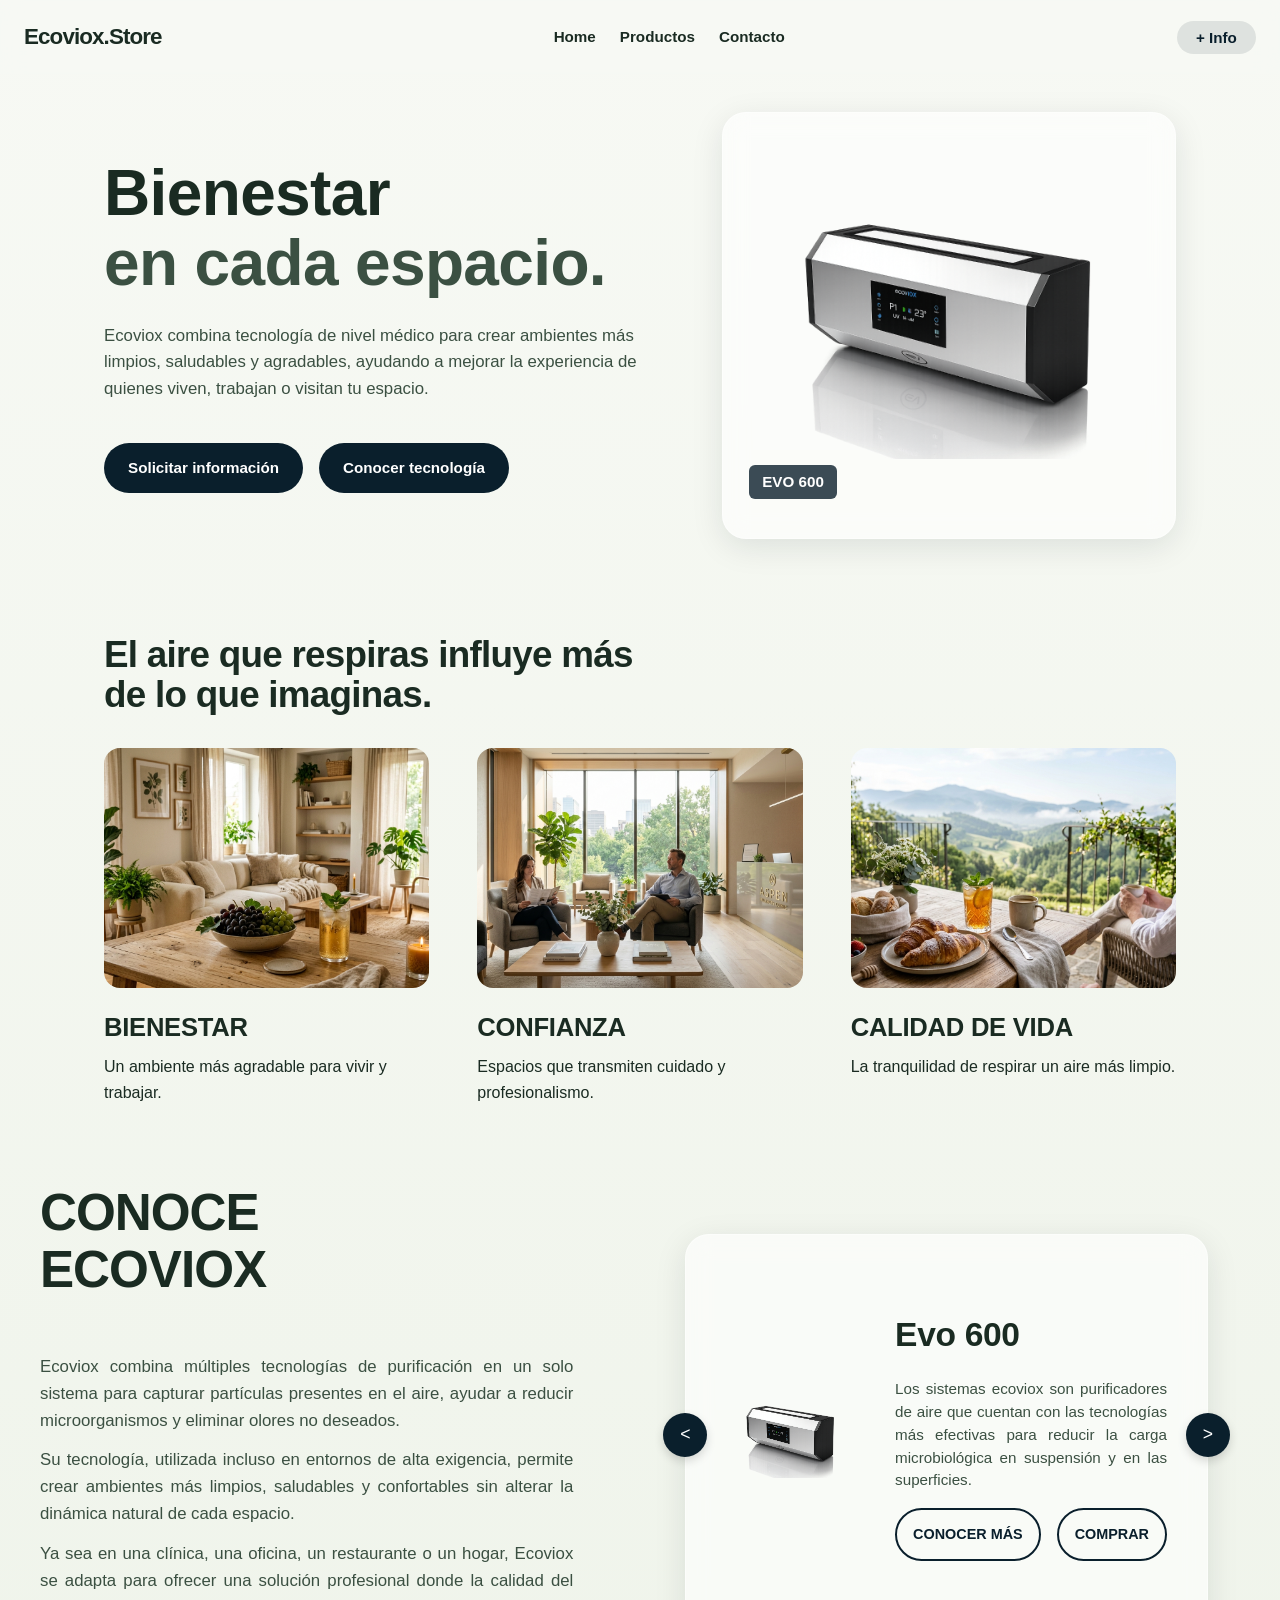
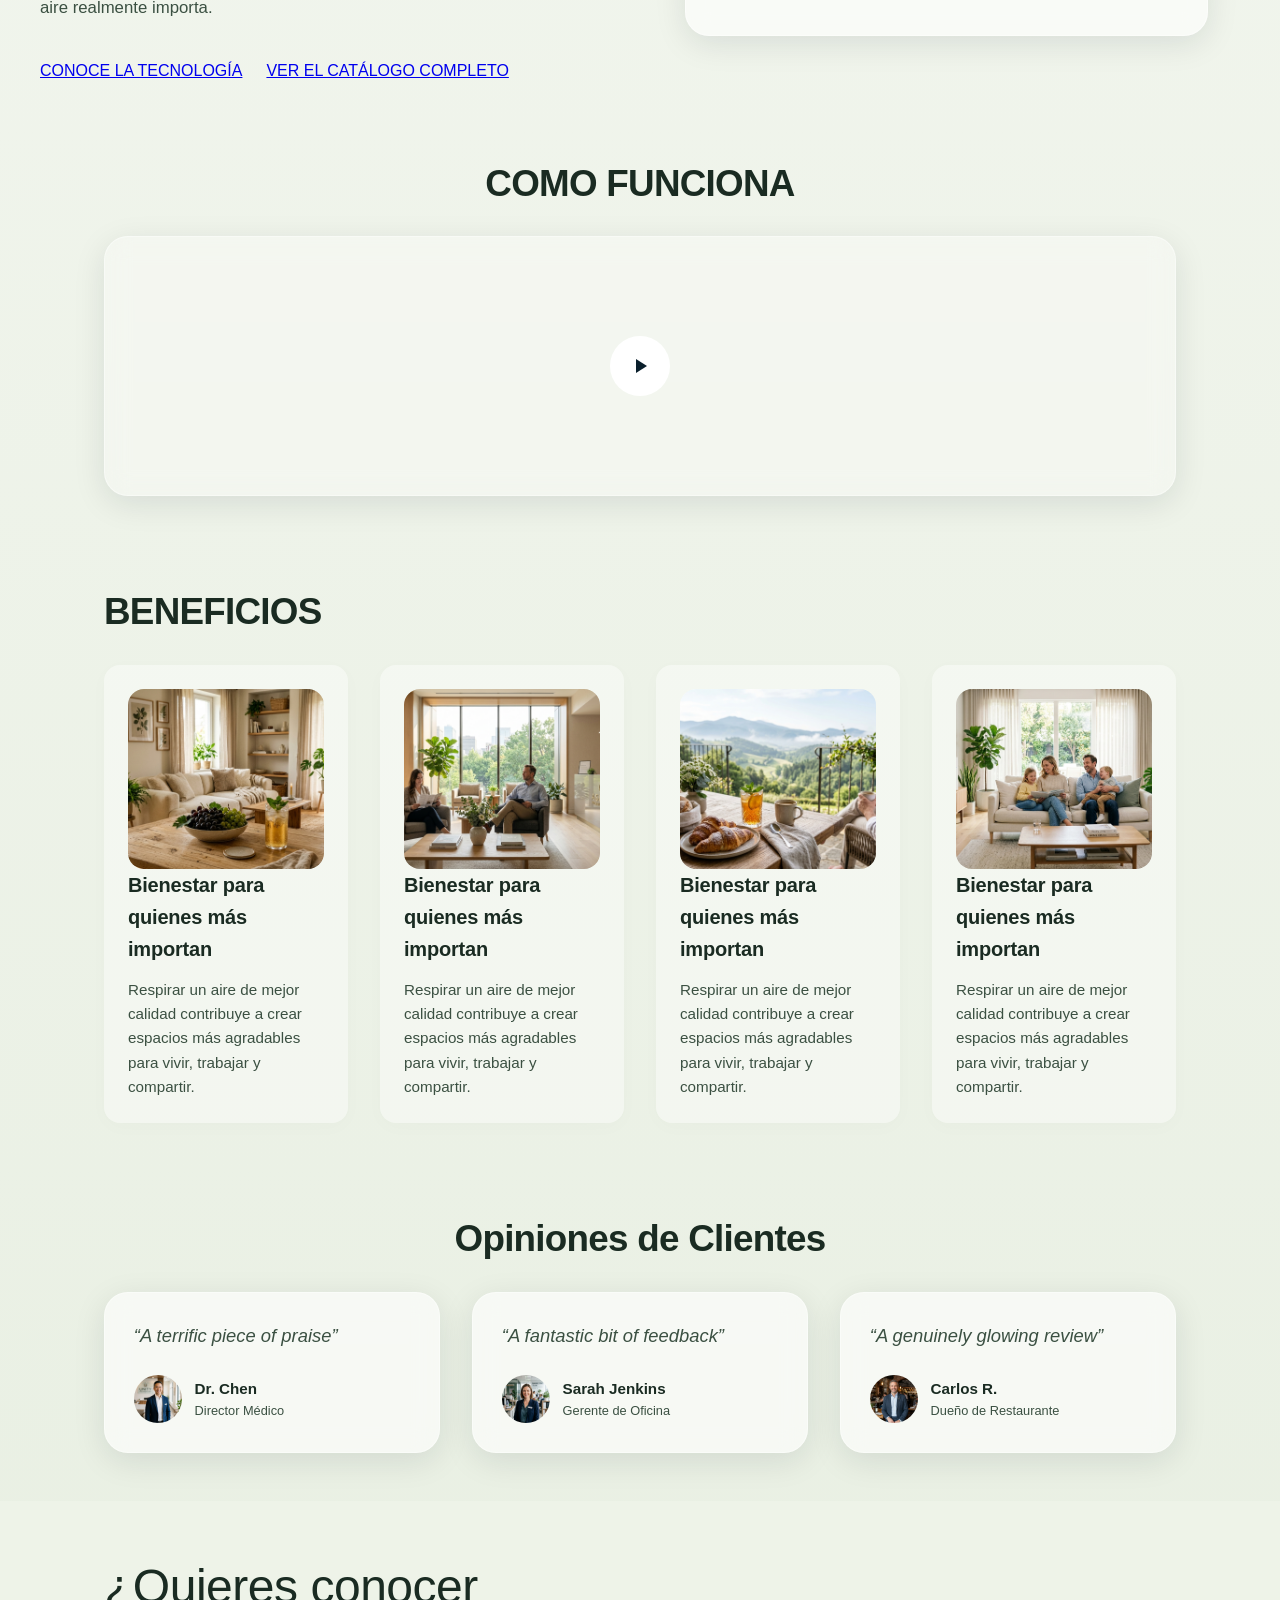
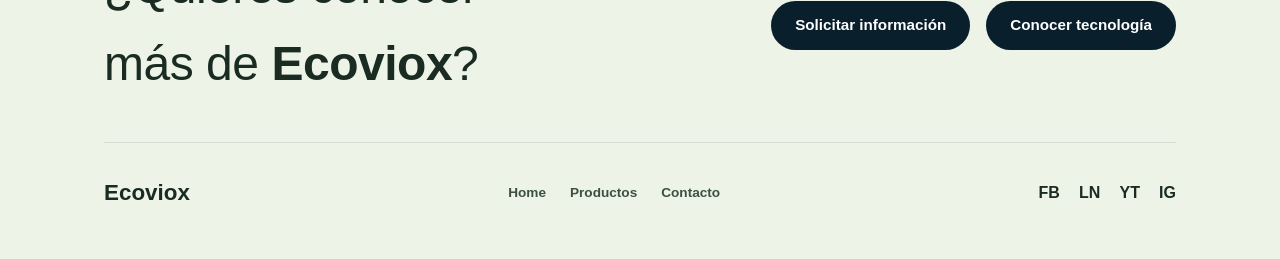
==== index.html @ 80f939a3 "Initial commit of Ecoviox homepage" ====
<!DOCTYPE html>
<html lang="es">
<head>
  <meta charset="UTF-8">
  <meta name="viewport" content="width=device-width, initial-scale=1.0">
  <title>Ecoviox.Store - Bienestar en cada espacio</title>
  <meta name="description" content="Ecoviox combina tecnología de nivel médico para crear ambientes más limpios, saludables y agradables.">
  <link rel="preconnect" href="https://fonts.googleapis.com">
  <link rel="preconnect" href="https://fonts.gstatic.com" crossorigin>
  <link href="https://fonts.googleapis.com/css2?family=Inter:wght@400;500;600&family=Outfit:wght@400;700;900&display=swap" rel="stylesheet">
  <link rel="stylesheet" href="styles.css">
</head>
<body>
  <nav class="navbar">
    <div class="logo">Ecoviox.Store</div>
    <div class="nav-links">
      <a href="#home">Home</a>
      <a href="#productos">Productos</a>
      <a href="#contacto">Contacto</a>
    </div>
    <button class="btn btn-outline">+ Info</button>
  </nav>

  <header class="hero" id="home">
    <div class="container hero-container reveal">
      <div class="hero-left">
        <h1 class="hero-title">Bienestar<br><span>en cada espacio.</span></h1>
        <p class="hero-text">Ecoviox combina tecnología de nivel médico para crear ambientes más limpios, saludables y agradables, ayudando a mejorar la experiencia de quienes viven, trabajan o visitan tu espacio.</p>
        <div class="hero-actions">
          <a href="#contacto" class="btn btn-primary">Solicitar información</a>
          <a href="#tecnologia" class="btn btn-primary">Conocer tecnología</a>
        </div>
      </div>
      <div class="hero-right">
        <div class="hero-carousel glass">
          <div class="hero-slides">
            <div class="hero-slide active">
              <img src="assets/images/evo_600.png" alt="Ecoviox Evo 600" class="hero-device">
              <div class="slide-caption">EVO 600</div>
            </div>
            <div class="hero-slide">
              <img src="assets/images/evo_450.png" alt="Ecoviox Evo 450" class="hero-device">
              <div class="slide-caption">EVO 450</div>
            </div>
          </div>
          <div class="hero-carousel-controls">
            <div class="hero-dots">
              <span class="dot active"></span>
              <span class="dot"></span>
            </div>
          </div>
        </div>
      </div>
    </div>
  </header>

  <section class="features" id="tecnologia">
    <div class="container reveal">
      <h2 class="section-title">El aire que respiras influye más<br>de lo que imaginas.</h2>
      
      <div class="features-grid">
        <div class="feature-item reveal">
          <div class="feature-image-wrapper">
            <img src="assets/images/bienestar.jpg" alt="Bienestar">
          </div>
          <div class="feature-text">
            <h3>BIENESTAR</h3>
            <p>Un ambiente más agradable para vivir y trabajar.</p>
          </div>
        </div>

        <div class="feature-item reveal">
          <div class="feature-image-wrapper">
            <img src="assets/images/confianza.jpg" alt="Confianza">
          </div>
          <div class="feature-text">
            <h3>CONFIANZA</h3>
            <p>Espacios que transmiten cuidado y profesionalismo.</p>
          </div>
        </div>

        <div class="feature-item reveal">
          <div class="feature-image-wrapper">
            <img src="assets/images/calidad_vida.jpg" alt="Calidad de vida">
          </div>
          <div class="feature-text">
            <h3>CALIDAD DE VIDA</h3>
            <p>La tranquilidad de respirar un aire más limpio.</p>
          </div>
        </div>
      </div>
    </div>
  </section>

  <section class="about-and-carousel reveal" id="productos">
    <div class="container about-carousel-container">
      <div class="about-content">
        <h2 class="section-title xl">CONOCE<br>ECOVIOX</h2>
        <div class="about-text">
          <p>Ecoviox combina múltiples tecnologías de purificación en un solo sistema para capturar partículas presentes en el aire, ayudar a reducir microorganismos y eliminar olores no deseados.</p>
          <p>Su tecnología, utilizada incluso en entornos de alta exigencia, permite crear ambientes más limpios, saludables y confortables sin alterar la dinámica natural de cada espacio.</p>
          <p>Ya sea en una clínica, una oficina, un restaurante o un hogar, Ecoviox se adapta para ofrecer una solución profesional donde la calidad del aire realmente importa.</p>
        </div>
        
        <div class="about-links">
          <a href="#" class="link-underline">CONOCE LA TECNOLOGÍA</a>
          <a href="#" class="link-underline">VER EL CATÁLOGO COMPLETO</a>
        </div>
      </div>

      <div class="product-carousel-wrapper">
        <div class="product-carousel-container">
          <button class="nav-btn prev" aria-label="Previous">&lt;</button>
          
          <div class="product-card glass">
            <div class="card-image-wrapper">
              <img src="assets/images/evo_600.png" alt="Evo 600">
            </div>
            <div class="card-content">
              <h3>Evo 600</h3>
              <p>Los sistemas ecoviox son purificadores de aire que cuentan con las tecnologías más efectivas para reducir la carga microbiológica en suspensión y en las superficies.</p>
              <div class="card-actions">
                <a href="#" class="btn btn-secondary">CONOCER MÁS</a>
                <a href="#" class="btn btn-secondary">COMPRAR</a>
              </div>
            </div>
          </div>
          
          <button class="nav-btn next" aria-label="Next">&gt;</button>
        </div>
      </div>
    </div>
  </section>

  <section class="how-it-works reveal">
    <div class="container">
      <h2 class="section-title center">COMO FUNCIONA</h2>
      <div class="video-placeholder glass">
        <div class="play-btn">
          <svg width="24" height="24" viewBox="0 0 24 24" fill="currentColor"><path d="M8 5v14l11-7z"/></svg>
        </div>
      </div>
    </div>
  </section>

  <section class="benefits reveal">
    <div class="container">
      <h2 class="section-title">BENEFICIOS</h2>
      <div class="benefits-grid">
        <div class="benefit-card">
          <div class="benefit-image-wrapper">
            <img src="assets/images/bienestar.jpg" alt="Beneficio 1">
          </div>
          <h3>Bienestar para quienes más importan</h3>
          <p>Respirar un aire de mejor calidad contribuye a crear espacios más agradables para vivir, trabajar y compartir.</p>
        </div>
        <div class="benefit-card">
          <div class="benefit-image-wrapper">
            <img src="assets/images/confianza.jpg" alt="Beneficio 2">
          </div>
          <h3>Bienestar para quienes más importan</h3>
          <p>Respirar un aire de mejor calidad contribuye a crear espacios más agradables para vivir, trabajar y compartir.</p>
        </div>
        <div class="benefit-card">
          <div class="benefit-image-wrapper">
            <img src="assets/images/calidad_vida.jpg" alt="Beneficio 3">
          </div>
          <h3>Bienestar para quienes más importan</h3>
          <p>Respirar un aire de mejor calidad contribuye a crear espacios más agradables para vivir, trabajar y compartir.</p>
        </div>
        <div class="benefit-card">
          <div class="benefit-image-wrapper">
            <img src="assets/images/beneficios4.jpg" alt="Beneficio 4">
          </div>
          <h3>Bienestar para quienes más importan</h3>
          <p>Respirar un aire de mejor calidad contribuye a crear espacios más agradables para vivir, trabajar y compartir.</p>
        </div>
      </div>
    </div>
  </section>

  <section class="testimonials reveal">
    <div class="container">
      <h2 class="section-title center">Opiniones de Clientes</h2>
      <div class="testimonials-grid">
        <div class="testimonial-card glass">
          <p class="quote">“A terrific piece of praise”</p>
          <div class="testimonial-user">
            <img src="assets/images/user1.jpg" alt="User 1">
            <div>
              <h4 class="name">Dr. Chen</h4>
              <p class="description">Director Médico</p>
            </div>
          </div>
        </div>
        <div class="testimonial-card glass">
          <p class="quote">“A fantastic bit of feedback”</p>
          <div class="testimonial-user">
            <img src="assets/images/user2.jpg" alt="User 2">
            <div>
              <h4 class="name">Sarah Jenkins</h4>
              <p class="description">Gerente de Oficina</p>
            </div>
          </div>
        </div>
        <div class="testimonial-card glass">
          <p class="quote">“A genuinely glowing review”</p>
          <div class="testimonial-user">
            <img src="assets/images/user3.jpg" alt="User 3">
            <div>
              <h4 class="name">Carlos R.</h4>
              <p class="description">Dueño de Restaurante</p>
            </div>
          </div>
        </div>
      </div>
    </div>
  </section>

  <footer class="footer reveal" id="contacto">
    <div class="container">
      <div class="footer-cta">
        <h2 class="footer-title">¿Quieres conocer<br>más de <span class="brand-font">Ecoviox</span>?</h2>
        <div class="footer-actions">
          <a href="#" class="btn btn-primary">Solicitar información</a>
          <a href="#" class="btn btn-primary">Conocer tecnología</a>
        </div>
      </div>
      <hr class="footer-divider">
      <div class="footer-bottom">
        <div class="footer-logo">Ecoviox</div>
        <div class="footer-links">
          <a href="#">Home</a>
          <a href="#">Productos</a>
          <a href="#">Contacto</a>
        </div>
        <div class="social-icons">
          <a href="#" aria-label="Facebook">FB</a>
          <a href="#" aria-label="LinkedIn">LN</a>
          <a href="#" aria-label="YouTube">YT</a>
          <a href="#" aria-label="Instagram">IG</a>
        </div>
      </div>
    </div>
  </footer>

  <script src="script.js"></script>
</body>
</html>
---- styles.css ----
:root {
  --bg-color: #f7f9f4;
  --bg-gradient: linear-gradient(180deg, #f7f9f4 0%, #e8efe2 100%);
  --text-primary: #1a2b22;
  --text-secondary: #3b5042;
  --primary-btn: #0a1f2c;
  --primary-btn-hover: #16364a;
  --glass-bg: rgba(255, 255, 255, 0.6);
  --glass-border: rgba(255, 255, 255, 0.4);
  --glass-shadow: 0 8px 32px 0 rgba(10, 31, 44, 0.1);
  --font-heading: 'Helvetica Neue', Helvetica, Arial, sans-serif;
  --font-body: 'Helvetica Neue', Helvetica, Arial, sans-serif;
}

* {
  margin: 0;
  padding: 0;
  box-sizing: border-box;
}

html {
  scroll-behavior: smooth;
}

body {
  font-family: var(--font-body);
  background: var(--bg-gradient);
  color: var(--text-primary);
  line-height: 1.6;
  overflow-x: hidden;
  -webkit-font-smoothing: antialiased;
}

.container {
  max-width: 1200px;
  margin: 0 auto;
  padding: 0 1.5rem;
}

/* Glassmorphism */
.glass {
  background: var(--glass-bg);
  backdrop-filter: blur(12px);
  -webkit-backdrop-filter: blur(12px);
  border: 1px solid var(--glass-border);
  box-shadow: var(--glass-shadow);
  border-radius: 24px;
}

/* General Image Hover Animation */
img {
  transition: transform 0.4s cubic-bezier(0.25, 0.46, 0.45, 0.94);
}
.feature-image-wrapper, .benefit-image-wrapper, .card-image-wrapper {
  overflow: hidden;
  border-radius: 16px;
}
.feature-image-wrapper:hover img, 
.benefit-image-wrapper:hover img, 
.card-image-wrapper:hover img, 
.hero-carousel:hover img {
  transform: scale(1.04);
}

/* Buttons */
.btn {
  display: inline-block;
  padding: 0.8rem 1.5rem;
  border-radius: 50px;
  font-weight: bold;
  text-decoration: none;
  transition: all 0.3s ease;
  cursor: pointer;
  border: none;
  font-family: var(--font-heading);
  font-size: 0.95rem;
  white-space: nowrap;
}

.btn-primary {
  background: var(--primary-btn);
  color: #fff;
}

.btn-primary:hover {
  background: var(--primary-btn-hover);
  transform: translateY(-2px);
  box-shadow: 0 4px 12px rgba(10, 31, 44, 0.2);
}

.btn-secondary {
  background: transparent;
  color: var(--primary-btn);
  border: 2px solid var(--primary-btn);
}

.btn-secondary:hover {
  background: var(--primary-btn);
  color: #fff;
}

.btn-outline {
  background: rgba(10, 31, 44, 0.1);
  color: var(--primary-btn);
  padding: 0.5rem 1.2rem;
}

.btn-outline:hover {
  background: var(--primary-btn);
  color: #fff;
}

/* Typography */
h1, h2, h3, .brand-font {
  font-family: var(--font-heading);
  letter-spacing: -0.01em;
  font-weight: bold;
}

.section-title {
  font-size: 2.3rem;
  font-weight: 900;
  line-height: 1.1;
  margin-bottom: 2rem;
  letter-spacing: -0.02em;
}

.section-title.xl {
  font-size: 3.2rem;
}

.section-title.center {
  text-align: center;
}

/* Navbar */
.navbar {
  display: flex;
  justify-content: space-between;
  align-items: center;
  padding: 1.2rem 1.5rem;
  position: fixed;
  top: 0;
  left: 0;
  width: 100%;
  z-index: 100;
  background: rgba(247, 249, 244, 0.9);
  backdrop-filter: blur(10px);
}

.logo {
  font-family: var(--font-heading);
  font-weight: 900;
  font-size: 1.4rem;
  letter-spacing: -0.04em;
}

.nav-links {
  display: none;
  gap: 1.5rem;
}

.nav-links a {
  text-decoration: none;
  color: var(--text-primary);
  font-weight: 600;
  font-size: 0.95rem;
  transition: opacity 0.3s;
}

.nav-links a:hover {
  opacity: 0.7;
}

/* Hero Section */
.hero {
  padding: 7rem 0 3rem;
}

.hero-container {
  display: flex;
  flex-direction: column;
  gap: 2.5rem;
  align-items: center;
}

.hero-left {
  text-align: center;
}

.hero-title {
  font-size: 3.2rem;
  font-weight: 900;
  line-height: 1.1;
  margin-bottom: 1.5rem;
}

.hero-title span {
  color: var(--text-secondary);
}

.hero-text {
  max-width: 600px;
  margin: 0 auto 2.5rem;
  font-size: 1.05rem;
  color: var(--text-secondary);
}

.hero-actions {
  display: flex;
  gap: 1rem;
  justify-content: center;
  flex-wrap: wrap;
}

.hero-right {
  width: 100%;
  max-width: 550px;
}

.hero-carousel {
  width: 100%;
  padding: 1rem;
  position: relative;
  overflow: hidden;
}

.hero-slides {
  position: relative;
  width: 100%;
  height: 280px;
}

.hero-slide {
  position: absolute;
  top: 0;
  left: 0;
  width: 100%;
  height: 100%;
  opacity: 0;
  transition: opacity 0.5s ease-in-out;
  display: flex;
  flex-direction: column;
  align-items: center;
  justify-content: center;
  pointer-events: none;
}

.hero-slide.active {
  opacity: 1;
  pointer-events: auto;
}

.hero-device {
  max-width: 100%;
  max-height: 100%;
  object-fit: contain;
  border-radius: 16px;
}

.slide-caption {
  position: absolute;
  bottom: 10px;
  left: 10px;
  background: rgba(10, 31, 44, 0.8);
  color: white;
  padding: 0.3rem 0.8rem;
  border-radius: 6px;
  font-family: var(--font-heading);
  font-weight: 700;
  font-size: 0.95rem;
}

.hero-carousel-controls {
  display: flex;
  align-items: center;
  justify-content: center;
  padding: 0.8rem 0 0;
}

.hero-dots {
  display: flex;
  gap: 8px;
}

/* Features Section */
.features {
  padding: 3rem 0;
}

.features-grid {
  display: grid;
  grid-template-columns: 1fr;
  gap: 2.5rem;
}

.feature-item {
  display: flex;
  flex-direction: column;
  gap: 1.2rem;
}

.feature-image-wrapper img {
  width: 100%;
  height: 240px;
  object-fit: cover;
  display: block;
}

.feature-text h3 {
  font-size: 1.6rem;
  font-weight: 900;
  margin-bottom: 0.4rem;
}

/* Conoce Ecoviox & Carousel */
.about-and-carousel {
  padding: 2rem 0; /* Reduced top space */
}

.about-carousel-container {
  display: grid;
  grid-template-columns: 1fr;
  gap: 2.5rem;
  align-items: center;
  text-align: center;
  padding: 0 1.5rem;
}

.about-content {
  display: flex;
  flex-direction: column;
  align-items: center;
  gap: 1.5rem;
}

.about-text p {
  margin-bottom: 0.8rem;
  font-size: 1.05rem;
  color: var(--text-secondary);
  text-align: justify;
}

.about-links {
  display: flex;
  gap: 1.5rem;
  justify-content: center;
  flex-wrap: wrap;
}

.product-carousel-wrapper {
  width: 100%;
  padding: 0 2rem; /* Add horizontal space for absolute arrows */
}

.product-carousel-container {
  position: relative;
  display: flex;
  align-items: center;
  justify-content: center;
  width: 100%;
  max-width: 550px;
  margin: 0 auto;
}

.nav-btn {
  position: absolute;
  top: 50%;
  transform: translateY(-50%);
  z-index: 10;
  width: 44px;
  height: 44px;
  border-radius: 50%;
  background: var(--primary-btn);
  color: white;
  border: none;
  font-size: 1.1rem;
  cursor: pointer;
  display: flex;
  align-items: center;
  justify-content: center;
  box-shadow: 0 4px 10px rgba(0, 0, 0, 0.15);
  transition: all 0.3s ease;
}

.nav-btn:hover {
  background: var(--primary-btn-hover);
  transform: translateY(-50%) scale(1.1);
}

.nav-btn.prev {
  left: -22px;
}

.nav-btn.next {
  right: -22px;
}

.product-card {
  width: 100%;
  padding: 2rem;
  display: flex;
  flex-direction: column;
  gap: 1.5rem;
}

.card-image-wrapper {
  display: flex;
  justify-content: center;
  align-items: center;
}

.card-image-wrapper img {
  width: 100%;
  max-width: 100%;
  border-radius: 12px;
  object-fit: contain;
  height: 250px; /* Make image larger */
}

.card-content {
  display: flex;
  flex-direction: column;
  gap: 1rem;
}

.card-content h3 {
  font-size: 2.1rem;
  font-weight: 900;
  text-align: center;
}

.card-content p {
  color: var(--text-secondary);
  text-align: justify; /* Justified text */
  font-size: 0.95rem;
  line-height: 1.5;
}

.card-actions {
  display: flex;
  gap: 1rem;
  width: 100%;
}

.card-actions .btn {
  flex: 1;
  text-align: center;
  padding: 0.8rem 1rem;
  font-size: 0.9rem;
}

/* Como Funciona */
.how-it-works {
  padding: 3rem 0;
}

.video-placeholder {
  width: 100%;
  height: 260px;
  display: flex;
  align-items: center;
  justify-content: center;
  background: rgba(255, 255, 255, 0.3);
  cursor: pointer;
}

.play-btn {
  width: 60px;
  height: 60px;
  border-radius: 50%;
  background: white;
  display: flex;
  align-items: center;
  justify-content: center;
  color: var(--primary-btn);
}

/* Benefits Section */
.benefits {
  padding: 3rem 0;
}

.benefits-grid {
  display: grid;
  grid-template-columns: 1fr;
  gap: 2rem;
}

.benefit-card {
  background: rgba(255, 255, 255, 0.4);
  border-radius: 16px;
  padding: 1.5rem;
  box-shadow: 0 4px 20px rgba(0,0,0,0.02);
}

.benefit-image-wrapper img {
  width: 100%;
  height: 180px;
  object-fit: cover;
  display: block;
}

.benefit-card h3 {
  font-size: 1.25rem;
  font-weight: 700;
  margin-bottom: 0.8rem;
}

.benefit-card p {
  color: var(--text-secondary);
  font-size: 0.95rem;
}

/* Testimonials */
.testimonials {
  padding: 3rem 0;
}

.testimonials-grid {
  display: grid;
  grid-template-columns: 1fr;
  gap: 2rem;
}

.testimonial-card {
  padding: 1.8rem;
  display: flex;
  flex-direction: column;
  justify-content: space-between;
  gap: 1.5rem;
}

.quote {
  font-size: 1.15rem;
  font-style: italic;
  color: var(--text-secondary);
}

.testimonial-user {
  display: flex;
  align-items: center;
  gap: 0.8rem;
}

.testimonial-user img {
  width: 48px;
  height: 48px;
  border-radius: 50%;
  object-fit: cover;
}

.testimonial-user .name {
  font-weight: 700;
  font-size: 0.95rem;
}

.testimonial-user .description {
  font-size: 0.8rem;
  color: var(--text-secondary);
}

/* Footer */
.footer {
  background: #eef3e8;
  padding: 3rem 0;
}

.footer-cta {
  display: flex;
  flex-direction: column;
  gap: 1.5rem;
  text-align: center;
  margin-bottom: 2.5rem;
}

.footer-title {
  font-size: 2.2rem;
  font-weight: 500;
}

.footer-actions {
  display: flex;
  gap: 1rem;
  justify-content: center;
  flex-wrap: wrap;
}

.footer-divider {
  border: 0;
  height: 1px;
  background: rgba(10, 31, 44, 0.1);
  margin-bottom: 2rem;
}

.footer-bottom {
  display: flex;
  flex-direction: column;
  align-items: center;
  gap: 1.2rem;
}

.footer-logo {
  font-family: var(--font-heading);
  font-weight: 900;
  font-size: 1.4rem;
}

.footer-links {
  display: flex;
  gap: 1.5rem;
}

.footer-links a {
  text-decoration: none;
  color: var(--text-secondary);
  font-weight: 600;
  font-size: 0.85rem;
}

.social-icons {
  display: flex;
  gap: 1.2rem;
}

.social-icons a {
  text-decoration: none;
  color: var(--text-primary);
  font-weight: 700;
}

/* Scroll Animation reveal */
.reveal {
  opacity: 0;
  transform: translateY(30px);
  transition: all 0.8s cubic-bezier(0.5, 0, 0, 1);
}

.reveal.active {
  opacity: 1;
  transform: translateY(0);
}

/* PC Desktop Optimization (min-width: 992px) */
@media (min-width: 992px) {
  .container {
    padding: 0 4rem;
  }
  
  .nav-links {
    display: flex;
  }
  
  /* Hero PC Layout */
  .hero-container {
    flex-direction: row;
    justify-content: space-between;
    text-align: left;
    gap: 4rem;
  }
  
  .hero-left {
    flex: 1.1;
    text-align: left;
  }
  
  .hero-right {
    flex: 0.9;
    display: flex;
    justify-content: flex-end;
  }
  
  .hero-title {
    font-size: 4rem;
  }
  
  .hero-text {
    margin: 0 0 2.5rem;
  }
  
  .hero-actions {
    justify-content: flex-start;
  }
  
  .hero-slides {
    height: 380px;
  }
  
  /* Features PC Layout */
  .features-grid {
    grid-template-columns: repeat(3, 1fr);
    gap: 3rem;
  }
  
  /* About + Carousel PC Layout */
  .about-carousel-container {
    grid-template-columns: 1fr 1.1fr;
    text-align: left;
    padding: 0;
    gap: 5rem;
  }
  
  .about-content {
    align-items: flex-start;
    text-align: left;
  }
  
  .about-links {
    justify-content: flex-start;
  }
  
  .product-card {
    flex-direction: row;
    align-items: center;
    padding: 2.5rem;
    gap: 2.5rem;
  }
  
  .card-image-wrapper {
    flex: 1;
  }

  .card-image-wrapper img {
    height: 320px; /* Make image larger on PC */
  }
  
  .card-content {
    flex: 1.2;
  }

  .card-content h3 {
    text-align: left;
  }
  
  /* Benefits PC Layout */
  .benefits-grid {
    grid-template-columns: repeat(4, 1fr);
  }
  
  /* Testimonials PC Layout */
  .testimonials-grid {
    grid-template-columns: repeat(3, 1fr);
  }
  
  /* Footer PC Layout */
  .footer-cta {
    flex-direction: row;
    justify-content: space-between;
    align-items: center;
    text-align: left;
  }
  
  .footer-title {
    font-size: 3rem;
  }
  
  .footer-bottom {
    flex-direction: row;
    justify-content: space-between;
  }
}
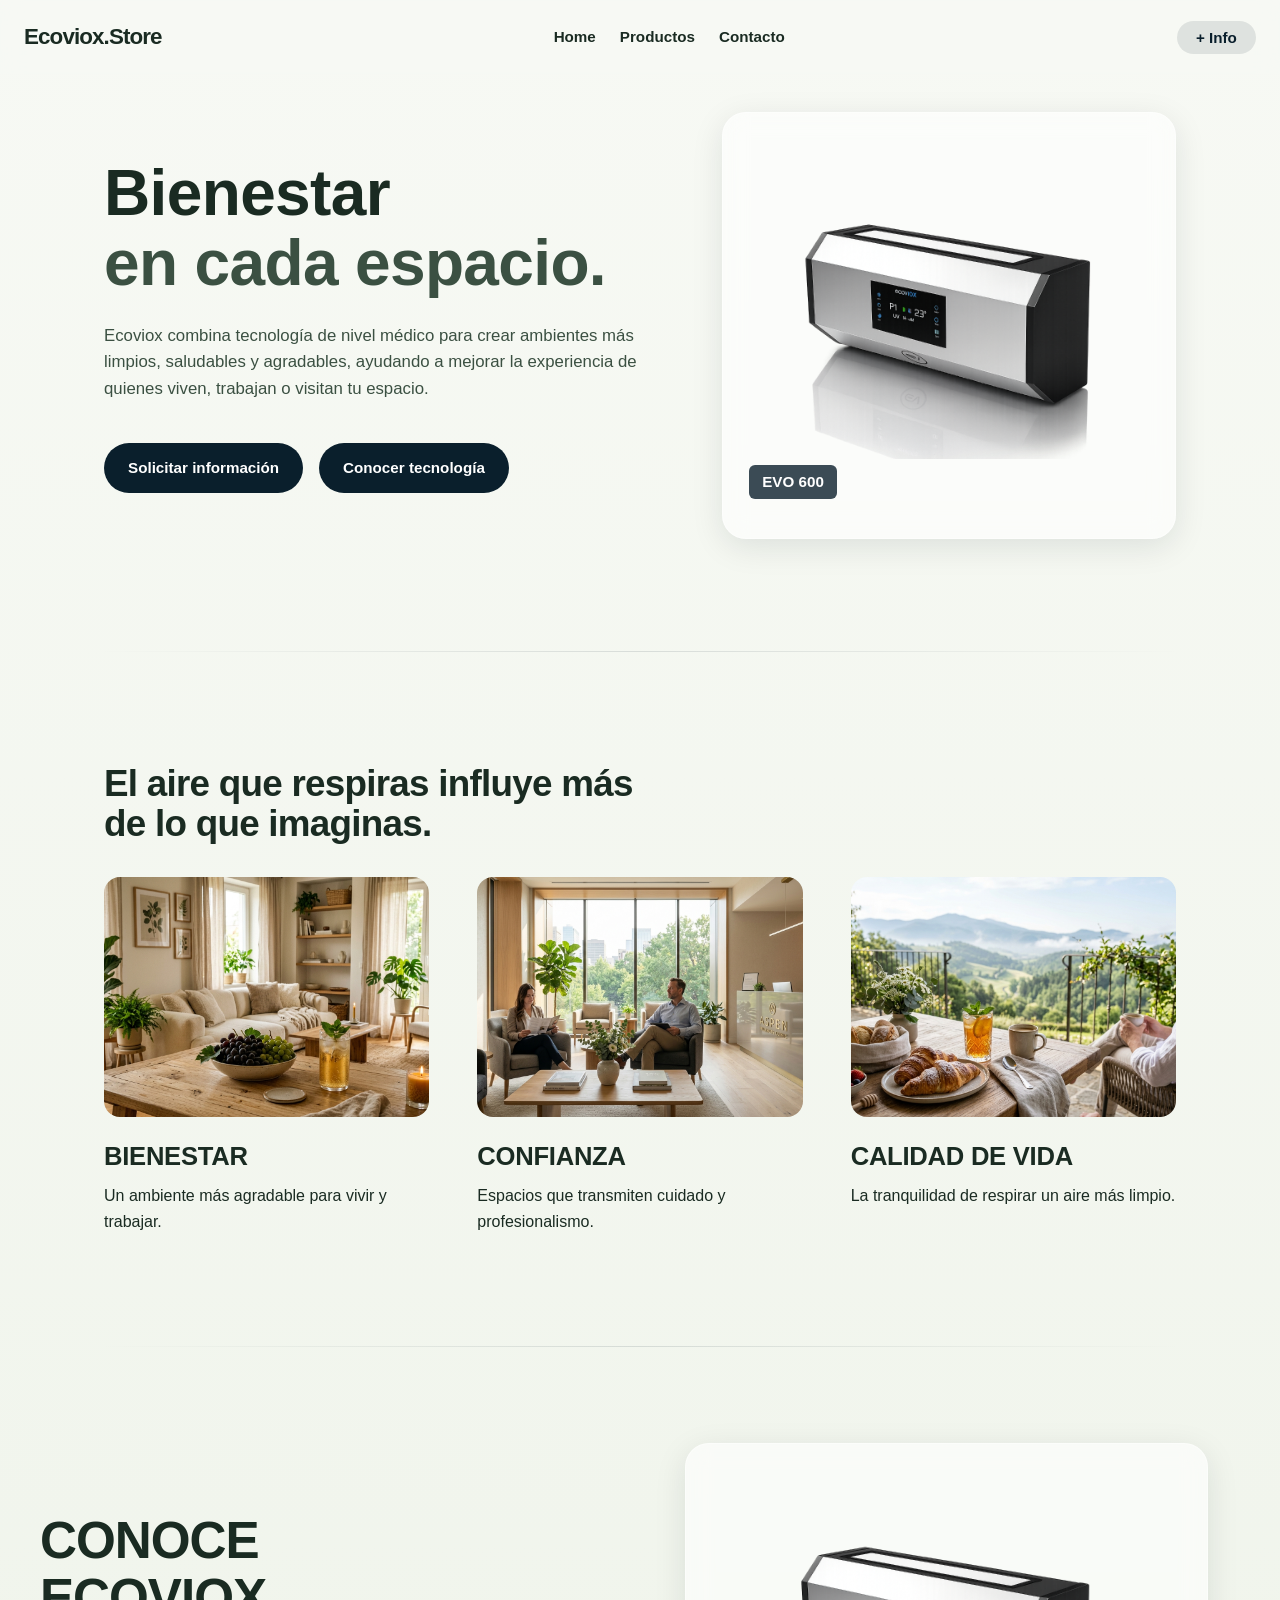
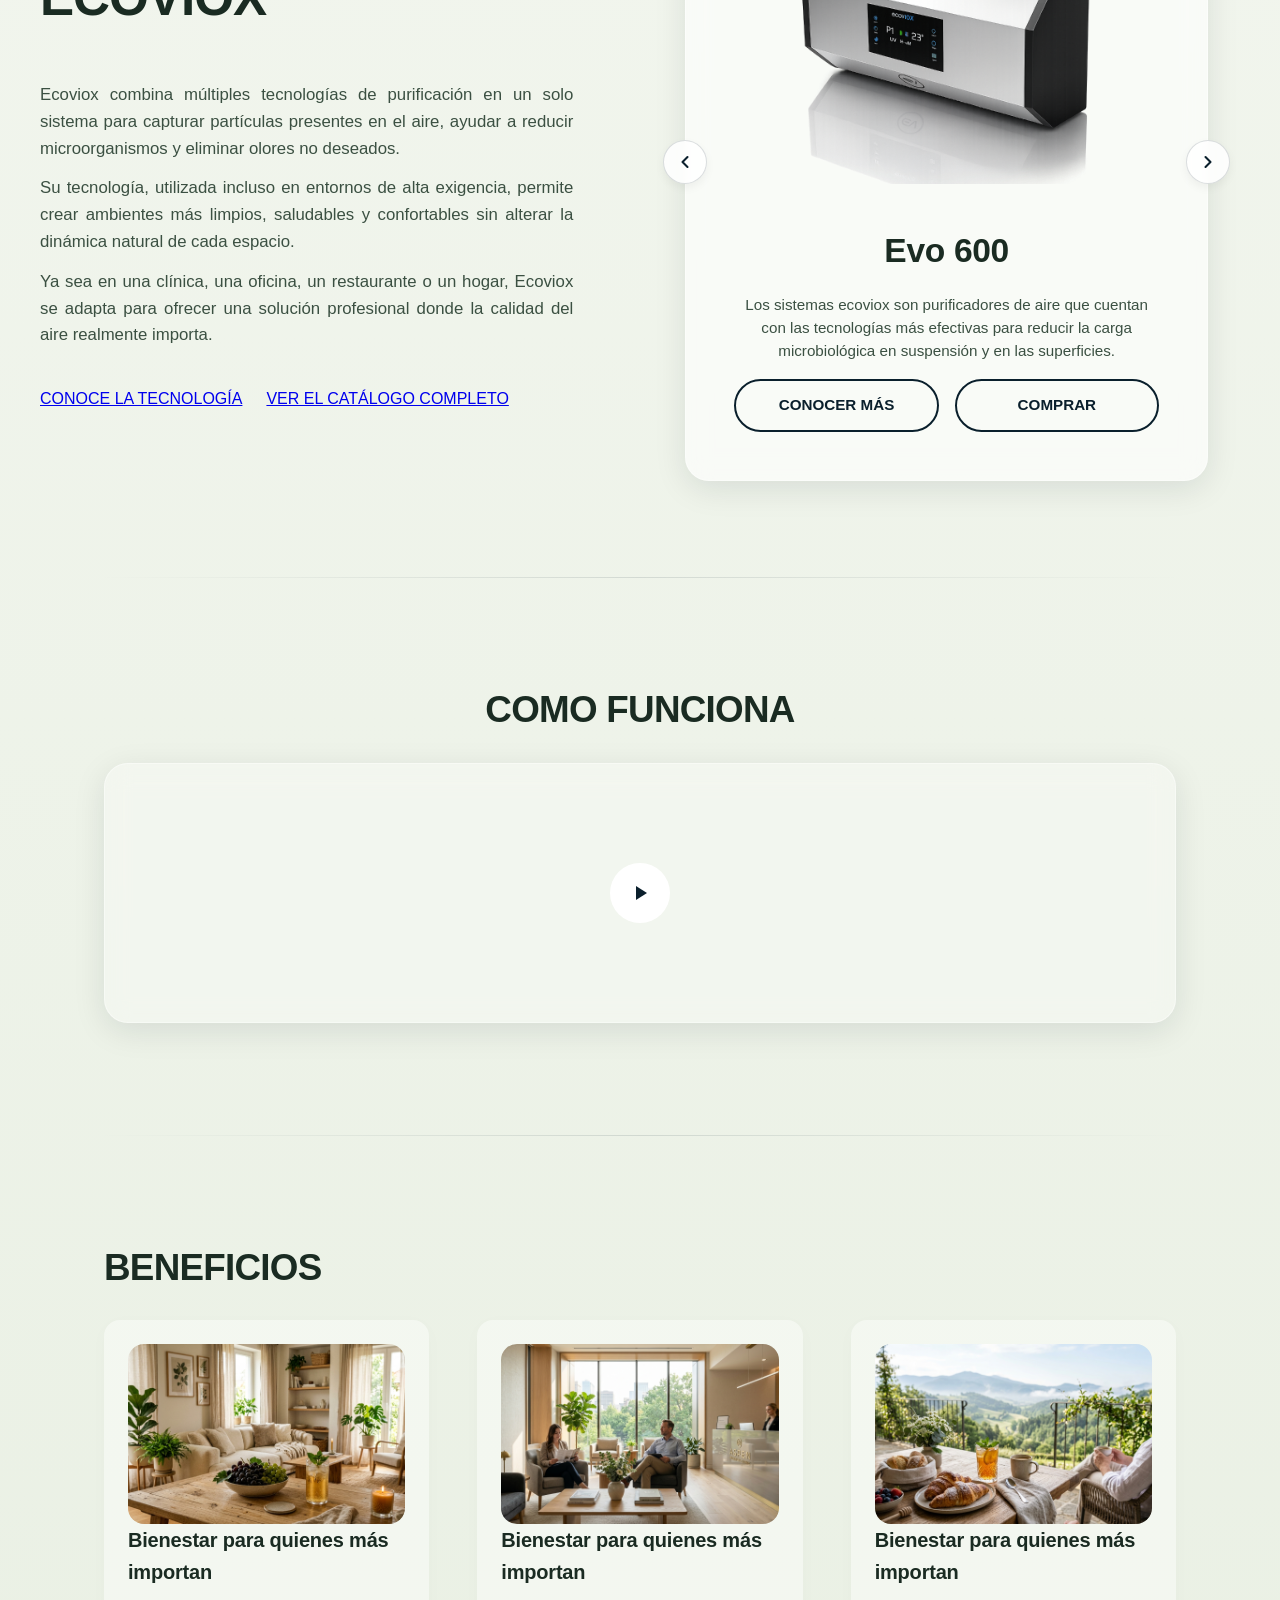
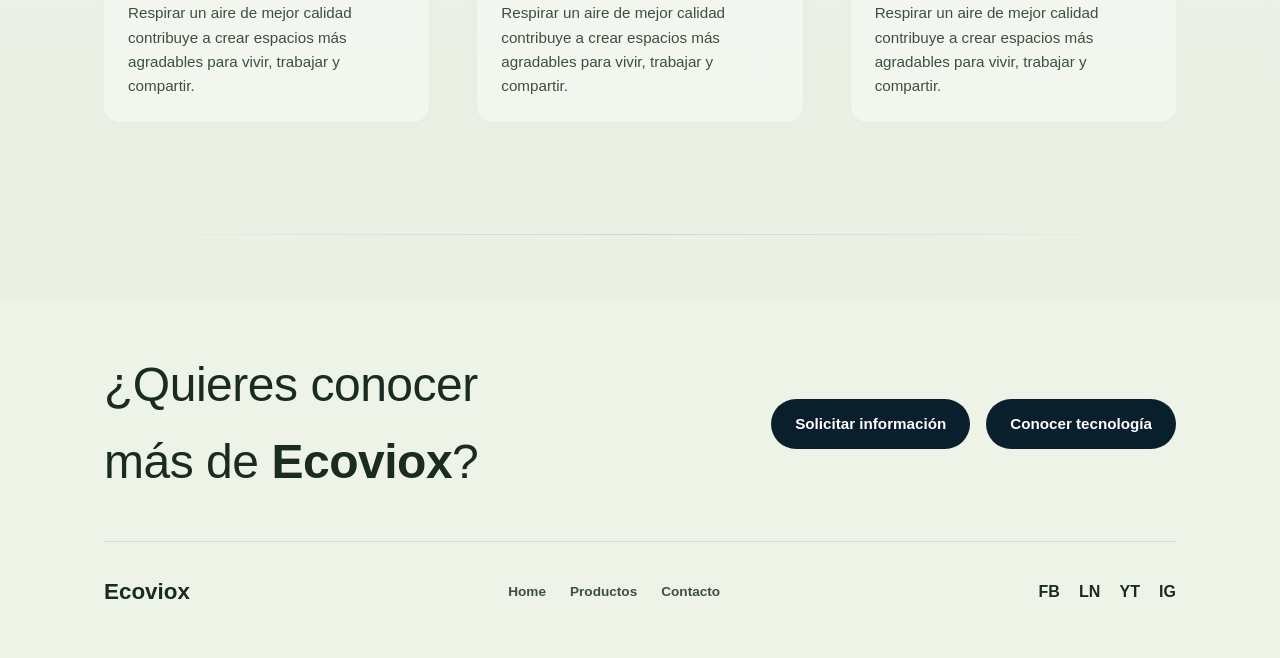
==== commit 3a853852: "Change card to vertical, replace arrow buttons with SVG, reduce to 3 benefits, remove testimonials, " ====
--- a/index.html
+++ b/index.html
@@ -54,6 +54,8 @@
     </div>
   </header>
 
+  <hr class="section-divider">
+
   <section class="features" id="tecnologia">
     <div class="container reveal">
       <h2 class="section-title">El aire que respiras influye más<br>de lo que imaginas.</h2>
@@ -92,6 +94,8 @@
     </div>
   </section>
 
+  <hr class="section-divider">
+
   <section class="about-and-carousel reveal" id="productos">
     <div class="container about-carousel-container">
       <div class="about-content">
@@ -110,7 +114,9 @@
 
       <div class="product-carousel-wrapper">
         <div class="product-carousel-container">
-          <button class="nav-btn prev" aria-label="Previous">&lt;</button>
+          <button class="nav-btn prev" aria-label="Previous">
+            <svg width="20" height="20" viewBox="0 0 24 24" fill="none" stroke="currentColor" stroke-width="2.5" stroke-linecap="round" stroke-linejoin="round"><polyline points="15 18 9 12 15 6"></polyline></svg>
+          </button>
           
           <div class="product-card glass">
             <div class="card-image-wrapper">
@@ -126,11 +132,15 @@
             </div>
           </div>
           
-          <button class="nav-btn next" aria-label="Next">&gt;</button>
-        </div>
-      </div>
-    </div>
-  </section>
+          <button class="nav-btn next" aria-label="Next">
+            <svg width="20" height="20" viewBox="0 0 24 24" fill="none" stroke="currentColor" stroke-width="2.5" stroke-linecap="round" stroke-linejoin="round"><polyline points="9 18 15 12 9 6"></polyline></svg>
+          </button>
+        </div>
+      </div>
+    </div>
+  </section>
+
+  <hr class="section-divider">
 
   <section class="how-it-works reveal">
     <div class="container">
@@ -142,6 +152,8 @@
       </div>
     </div>
   </section>
+
+  <hr class="section-divider">
 
   <section class="benefits reveal">
     <div class="container">
@@ -167,55 +179,11 @@
           </div>
           <h3>Bienestar para quienes más importan</h3>
           <p>Respirar un aire de mejor calidad contribuye a crear espacios más agradables para vivir, trabajar y compartir.</p>
-        </div>
-        <div class="benefit-card">
-          <div class="benefit-image-wrapper">
-            <img src="assets/images/beneficios4.jpg" alt="Beneficio 4">
-          </div>
-          <h3>Bienestar para quienes más importan</h3>
-          <p>Respirar un aire de mejor calidad contribuye a crear espacios más agradables para vivir, trabajar y compartir.</p>
-        </div>
-      </div>
-    </div>
-  </section>
-
-  <section class="testimonials reveal">
-    <div class="container">
-      <h2 class="section-title center">Opiniones de Clientes</h2>
-      <div class="testimonials-grid">
-        <div class="testimonial-card glass">
-          <p class="quote">“A terrific piece of praise”</p>
-          <div class="testimonial-user">
-            <img src="assets/images/user1.jpg" alt="User 1">
-            <div>
-              <h4 class="name">Dr. Chen</h4>
-              <p class="description">Director Médico</p>
-            </div>
-          </div>
-        </div>
-        <div class="testimonial-card glass">
-          <p class="quote">“A fantastic bit of feedback”</p>
-          <div class="testimonial-user">
-            <img src="assets/images/user2.jpg" alt="User 2">
-            <div>
-              <h4 class="name">Sarah Jenkins</h4>
-              <p class="description">Gerente de Oficina</p>
-            </div>
-          </div>
-        </div>
-        <div class="testimonial-card glass">
-          <p class="quote">“A genuinely glowing review”</p>
-          <div class="testimonial-user">
-            <img src="assets/images/user3.jpg" alt="User 3">
-            <div>
-              <h4 class="name">Carlos R.</h4>
-              <p class="description">Dueño de Restaurante</p>
-            </div>
-          </div>
-        </div>
-      </div>
-    </div>
-  </section>
+      </div>
+    </div>
+  </section>
+
+  <hr class="section-divider">
 
   <footer class="footer reveal" id="contacto">
     <div class="container">
--- a/styles.css
+++ b/styles.css
@@ -10,6 +10,14 @@
   --glass-shadow: 0 8px 32px 0 rgba(10, 31, 44, 0.1);
   --font-heading: 'Helvetica Neue', Helvetica, Arial, sans-serif;
   --font-body: 'Helvetica Neue', Helvetica, Arial, sans-serif;
+}
+
+.section-divider {
+  border: 0;
+  height: 1px;
+  background: linear-gradient(to right, transparent, rgba(10, 31, 44, 0.12), transparent);
+  margin: 4rem auto;
+  max-width: 85%;
 }
 
 * {
@@ -338,7 +346,7 @@
   margin-bottom: 0.8rem;
   font-size: 1.05rem;
   color: var(--text-secondary);
-  text-align: justify;
+  text-align: left;
 }
 
 .about-links {
@@ -350,7 +358,7 @@
 
 .product-carousel-wrapper {
   width: 100%;
-  padding: 0 2rem; /* Add horizontal space for absolute arrows */
+  padding: 0 1rem;
 }
 
 .product-carousel-container {
@@ -368,37 +376,41 @@
   top: 50%;
   transform: translateY(-50%);
   z-index: 10;
-  width: 44px;
-  height: 44px;
+  width: 36px;
+  height: 36px;
   border-radius: 50%;
+  background: rgba(255, 255, 255, 0.85);
+  color: var(--primary-btn);
+  border: 1px solid rgba(10, 31, 44, 0.15);
+  cursor: pointer;
+  display: flex;
+  align-items: center;
+  justify-content: center;
+  backdrop-filter: blur(4px);
+  -webkit-backdrop-filter: blur(4px);
+  box-shadow: 0 4px 10px rgba(0, 0, 0, 0.05);
+  transition: all 0.3s cubic-bezier(0.4, 0, 0.2, 1);
+}
+
+.nav-btn:hover {
   background: var(--primary-btn);
   color: white;
-  border: none;
-  font-size: 1.1rem;
-  cursor: pointer;
-  display: flex;
-  align-items: center;
-  justify-content: center;
-  box-shadow: 0 4px 10px rgba(0, 0, 0, 0.15);
-  transition: all 0.3s ease;
-}
-
-.nav-btn:hover {
-  background: var(--primary-btn-hover);
-  transform: translateY(-50%) scale(1.1);
+  border-color: var(--primary-btn);
+  transform: translateY(-50%) scale(1.08);
+  box-shadow: 0 4px 12px rgba(10, 31, 44, 0.2);
 }
 
 .nav-btn.prev {
-  left: -22px;
+  left: -10px;
 }
 
 .nav-btn.next {
-  right: -22px;
+  right: -10px;
 }
 
 .product-card {
   width: 100%;
-  padding: 2rem;
+  padding: 1.5rem 1rem;
   display: flex;
   flex-direction: column;
   gap: 1.5rem;
@@ -439,15 +451,15 @@
 
 .card-actions {
   display: flex;
-  gap: 1rem;
+  gap: 0.5rem;
   width: 100%;
 }
 
 .card-actions .btn {
   flex: 1;
   text-align: center;
-  padding: 0.8rem 1rem;
-  font-size: 0.9rem;
+  padding: 0.8rem 0.4rem;
+  font-size: 0.85rem;
 }
 
 /* Como Funciona */
@@ -709,37 +721,80 @@
     justify-content: flex-start;
   }
   
+  .about-text p {
+    text-align: justify;
+  }
+
+  .about-carousel-container {
+    grid-template-columns: 1fr 1.1fr;
+    text-align: left;
+    gap: 5rem;
+  }
+
+  .product-carousel-wrapper {
+    padding: 0 2rem;
+  }
+
+  .nav-btn {
+    width: 44px;
+    height: 44px;
+    font-size: 1.1rem;
+  }
+
+  .nav-btn.prev {
+    left: -22px;
+  }
+
+  .nav-btn.next {
+    right: -22px;
+  }
+
+  .card-actions {
+    gap: 1rem;
+  }
+
+  .card-actions .btn {
+    padding: 0.8rem 1.2rem;
+    font-size: 0.95rem;
+  }
+  
   .product-card {
-    flex-direction: row;
+    flex-direction: column;
     align-items: center;
-    padding: 2.5rem;
-    gap: 2.5rem;
+    text-align: center;
+    padding: 3rem;
+    gap: 2rem;
   }
   
   .card-image-wrapper {
-    flex: 1;
+    width: 100%;
+    display: flex;
+    justify-content: center;
   }
 
   .card-image-wrapper img {
-    height: 320px; /* Make image larger on PC */
-  }
-  
+    height: 300px;
+  }
+
   .card-content {
-    flex: 1.2;
+    width: 100%;
+    display: flex;
+    flex-direction: column;
+    align-items: center;
   }
 
   .card-content h3 {
-    text-align: left;
+    text-align: center;
+  }
+
+  .card-content p {
+    text-align: center;
   }
   
   /* Benefits PC Layout */
   .benefits-grid {
-    grid-template-columns: repeat(4, 1fr);
-  }
-  
-  /* Testimonials PC Layout */
-  .testimonials-grid {
     grid-template-columns: repeat(3, 1fr);
+    gap: 3rem;
   }
   
   /* Footer PC Layout */
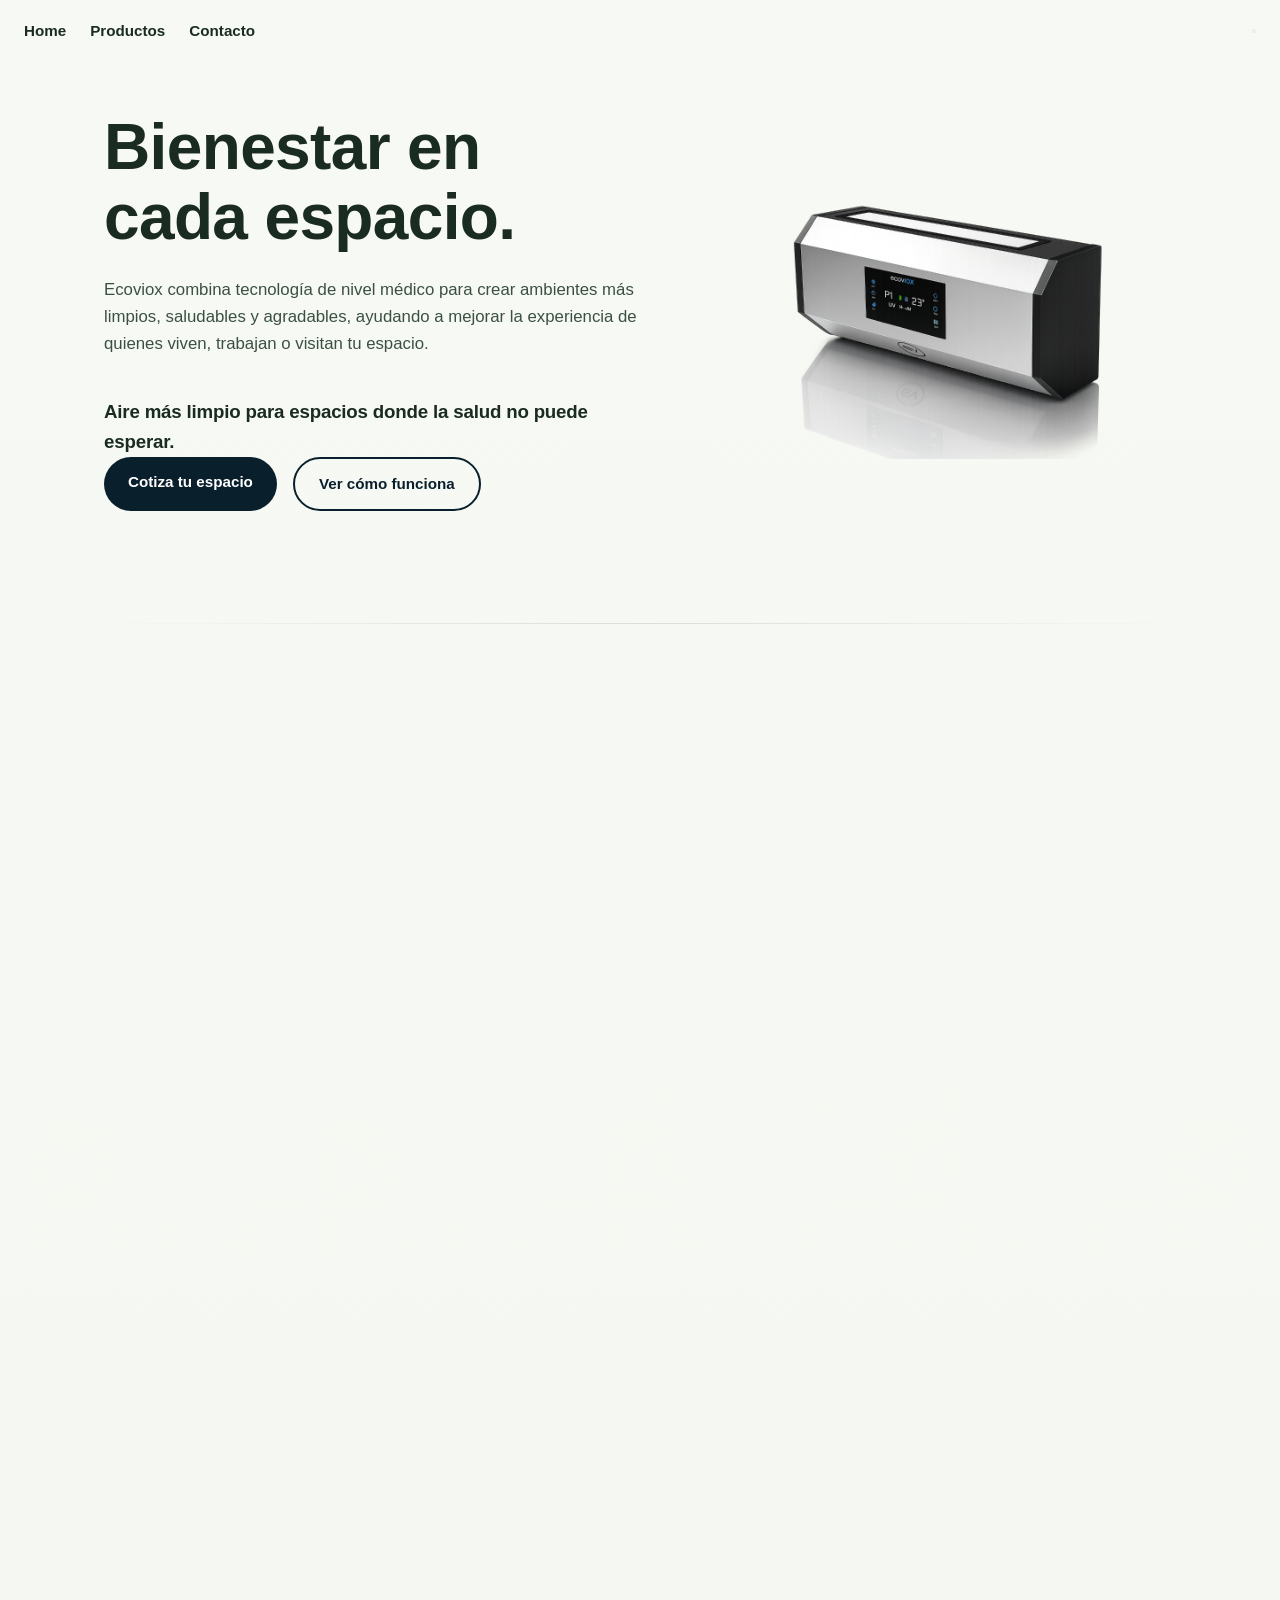
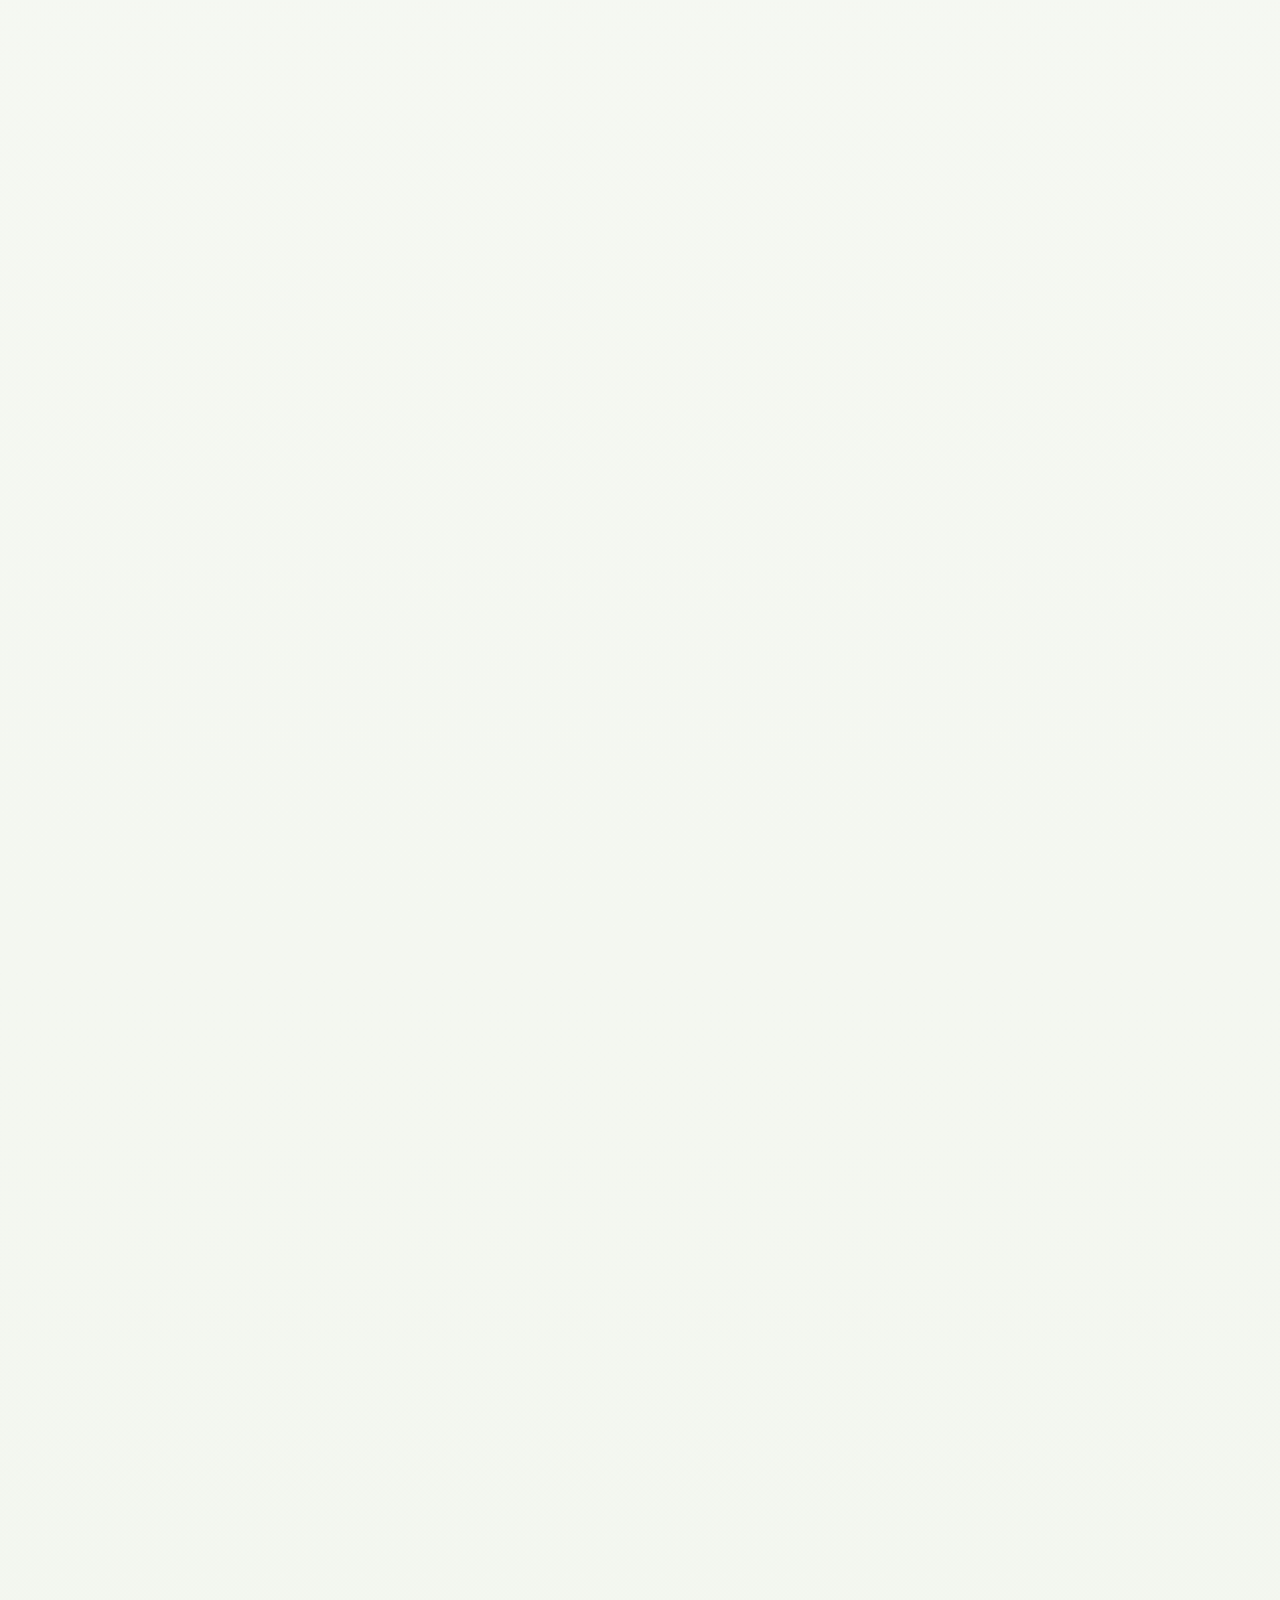
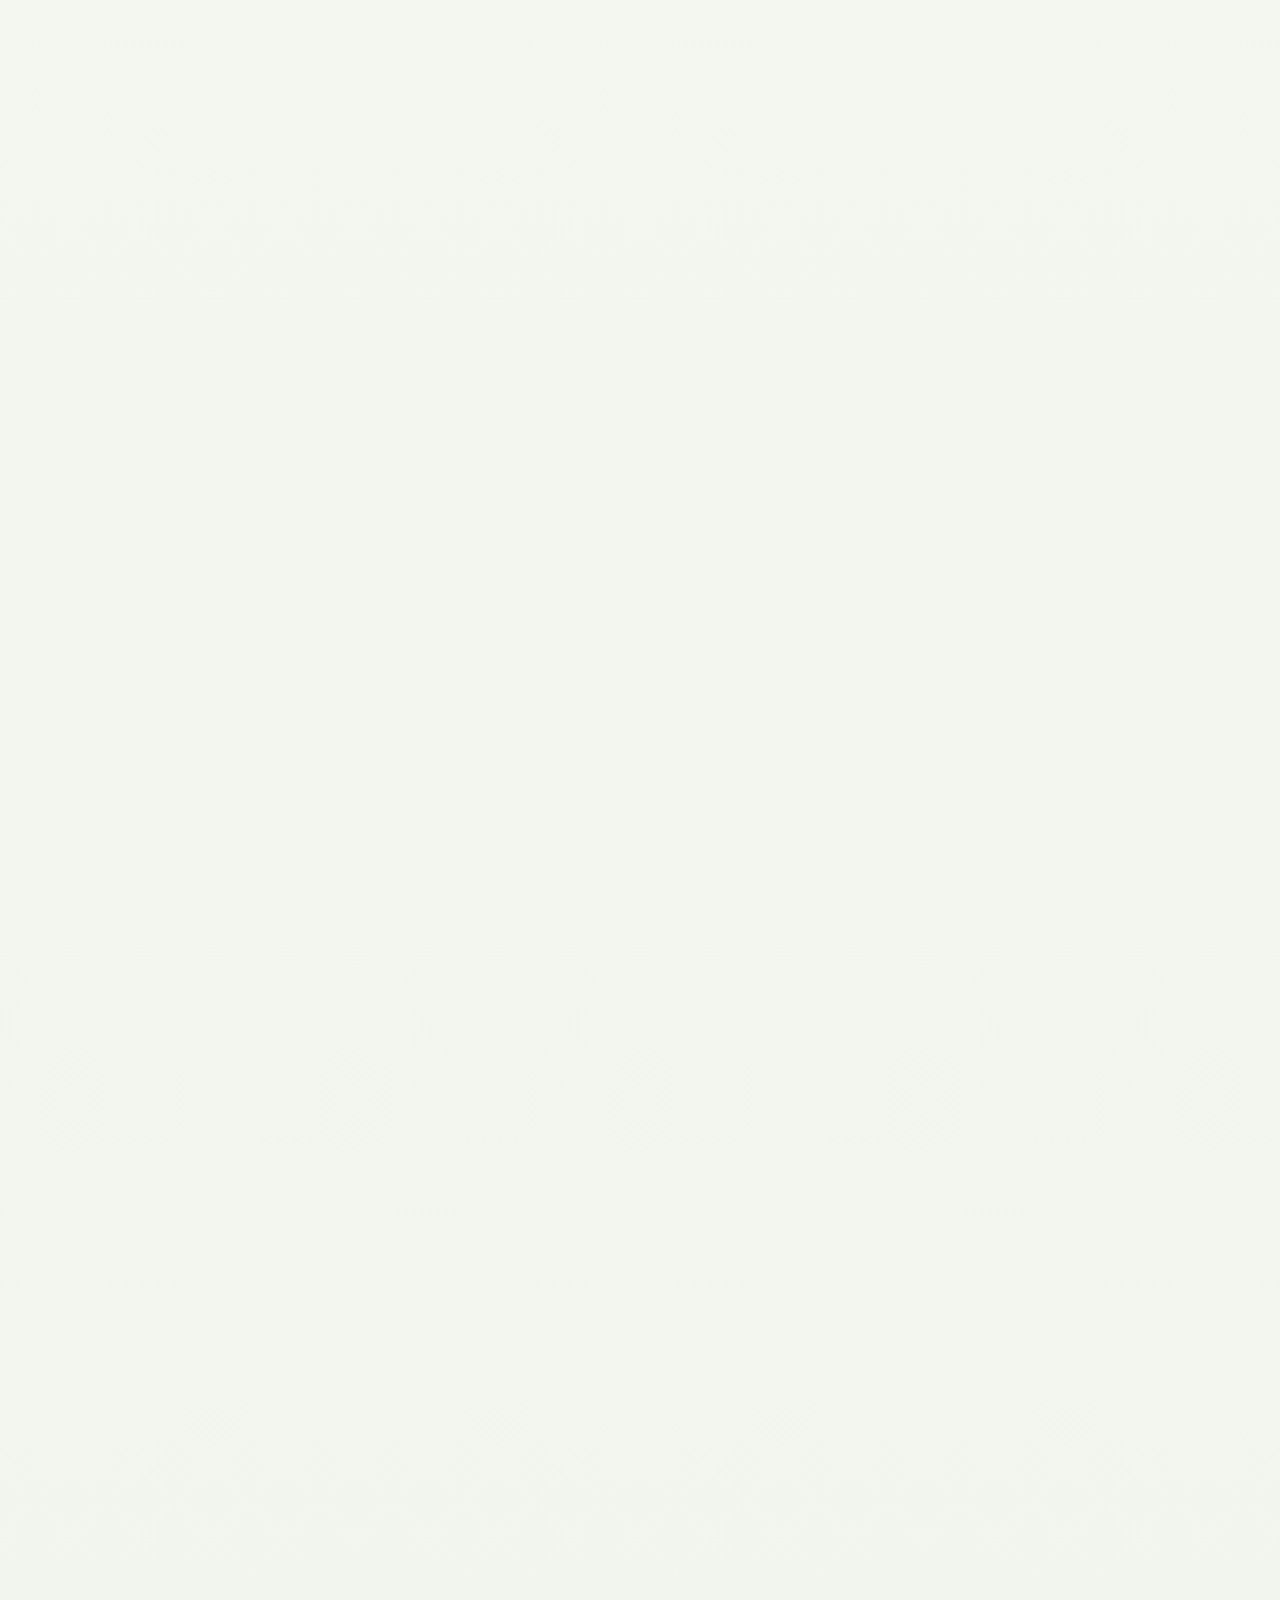
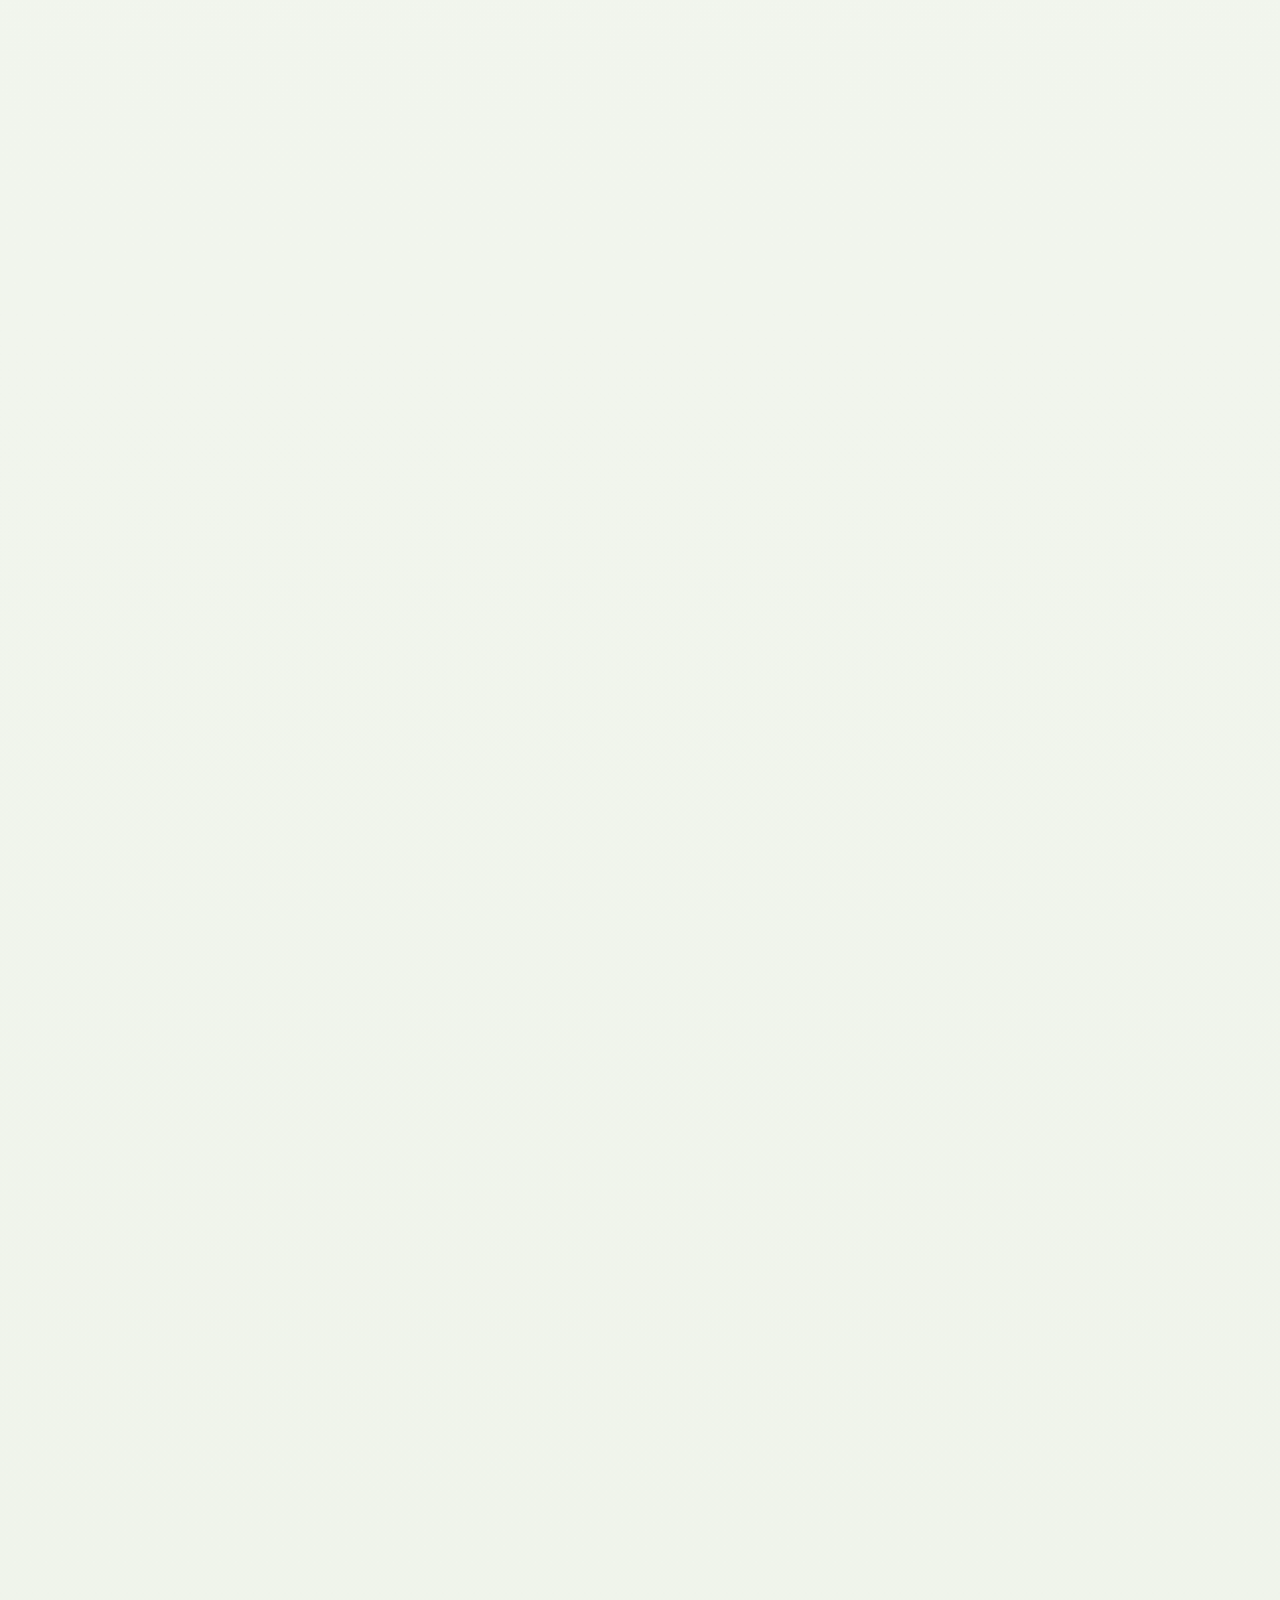
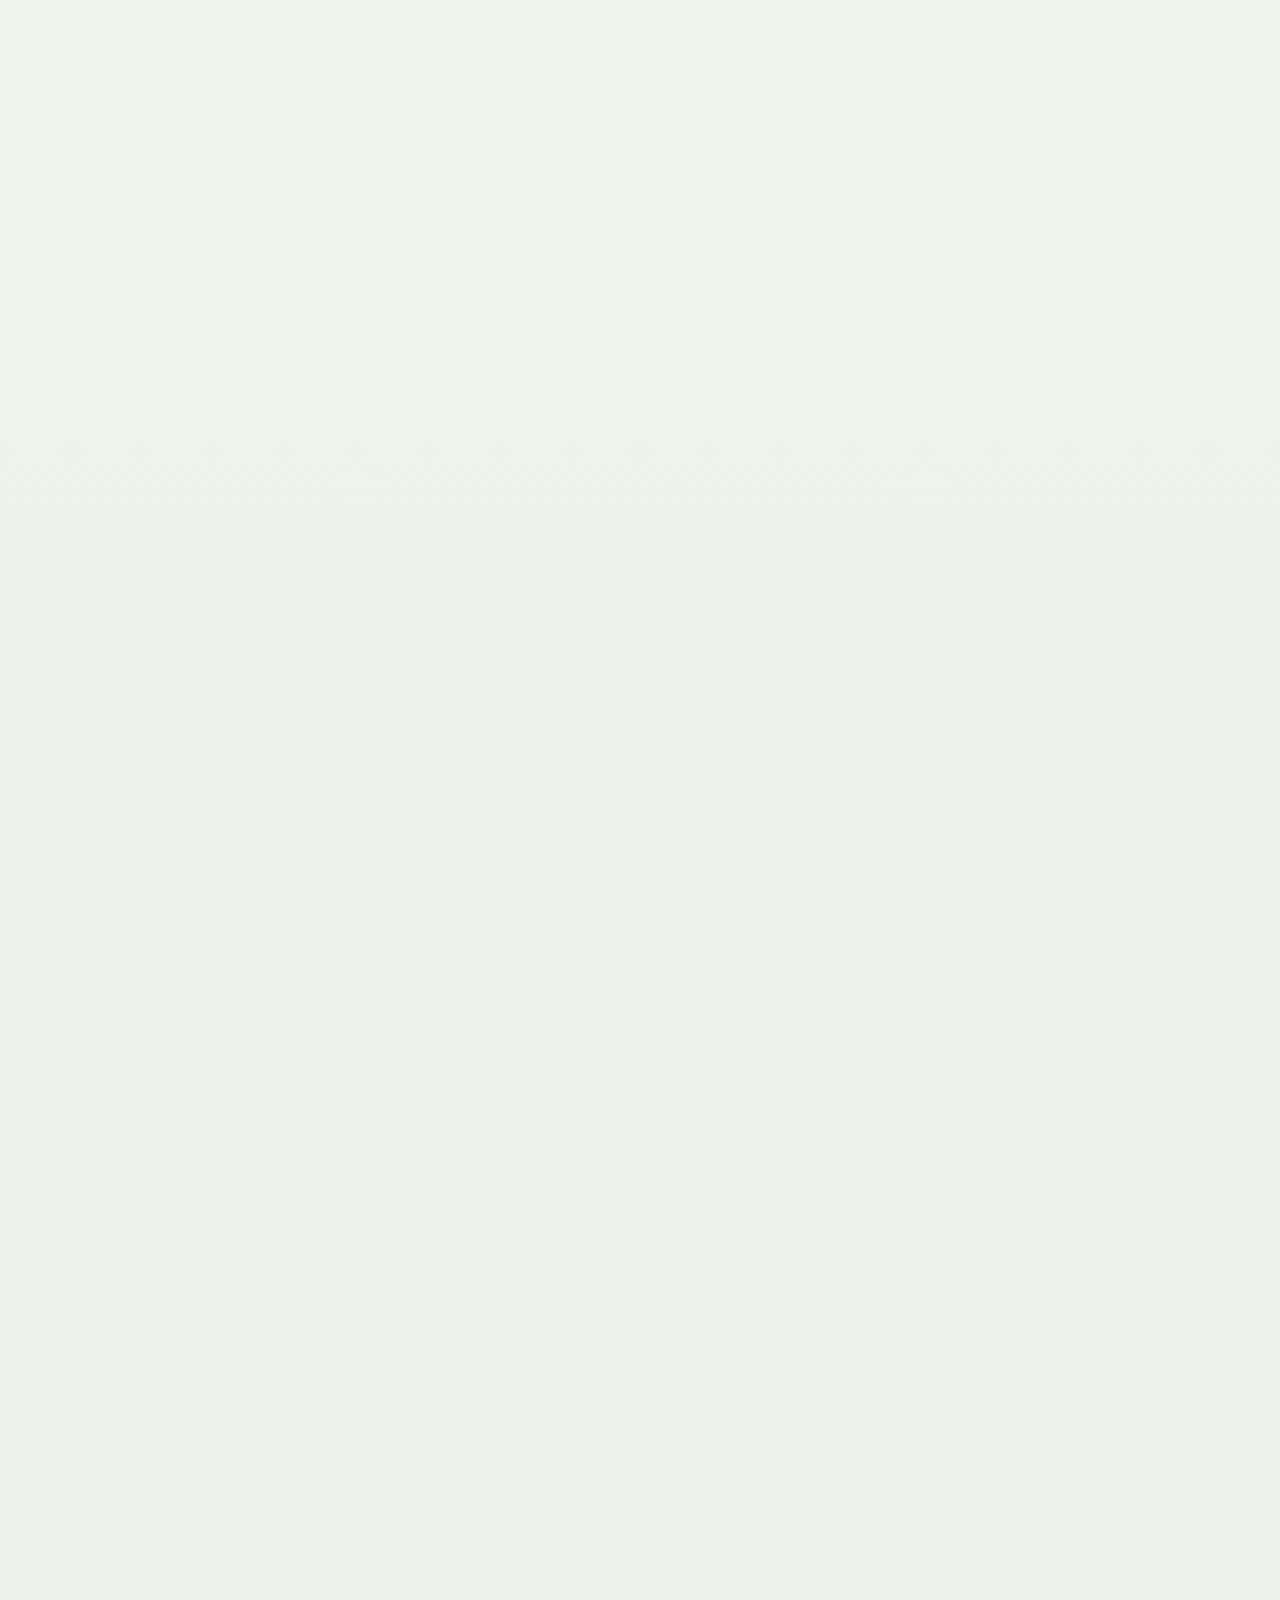
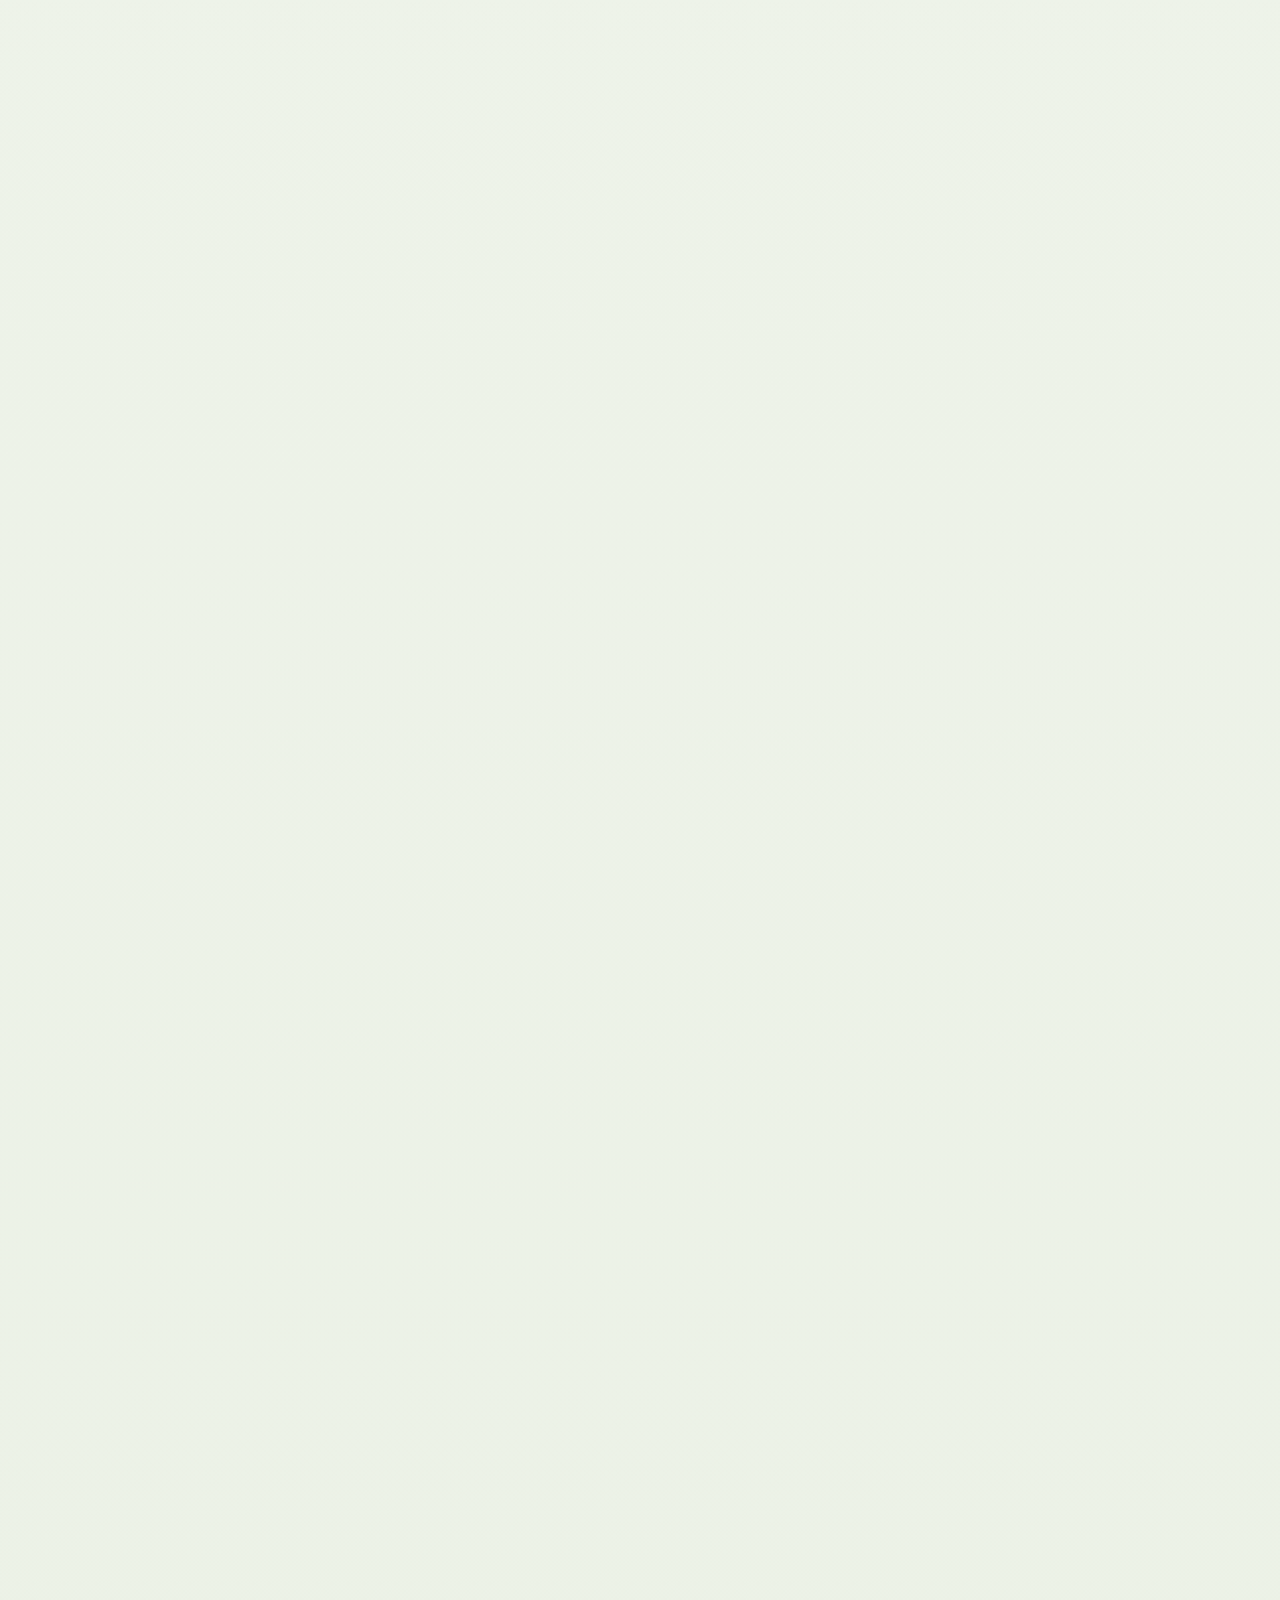
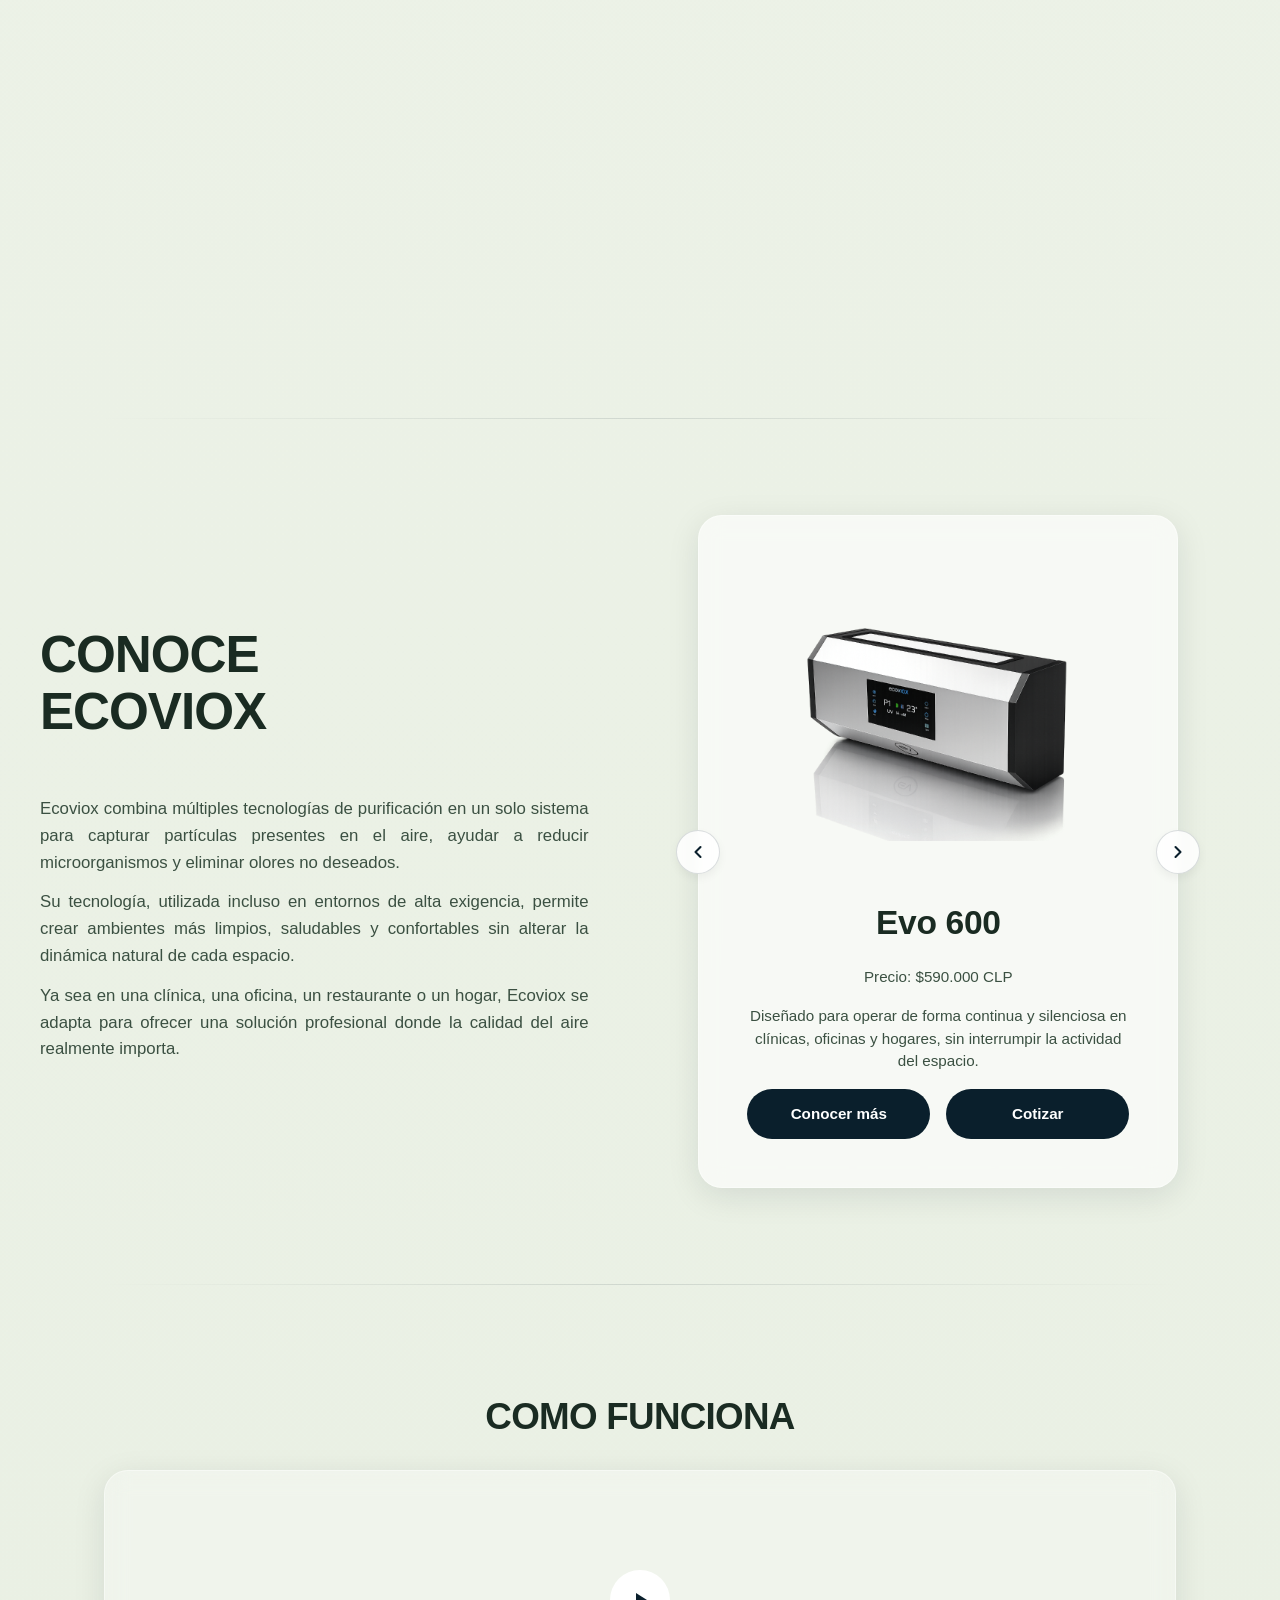
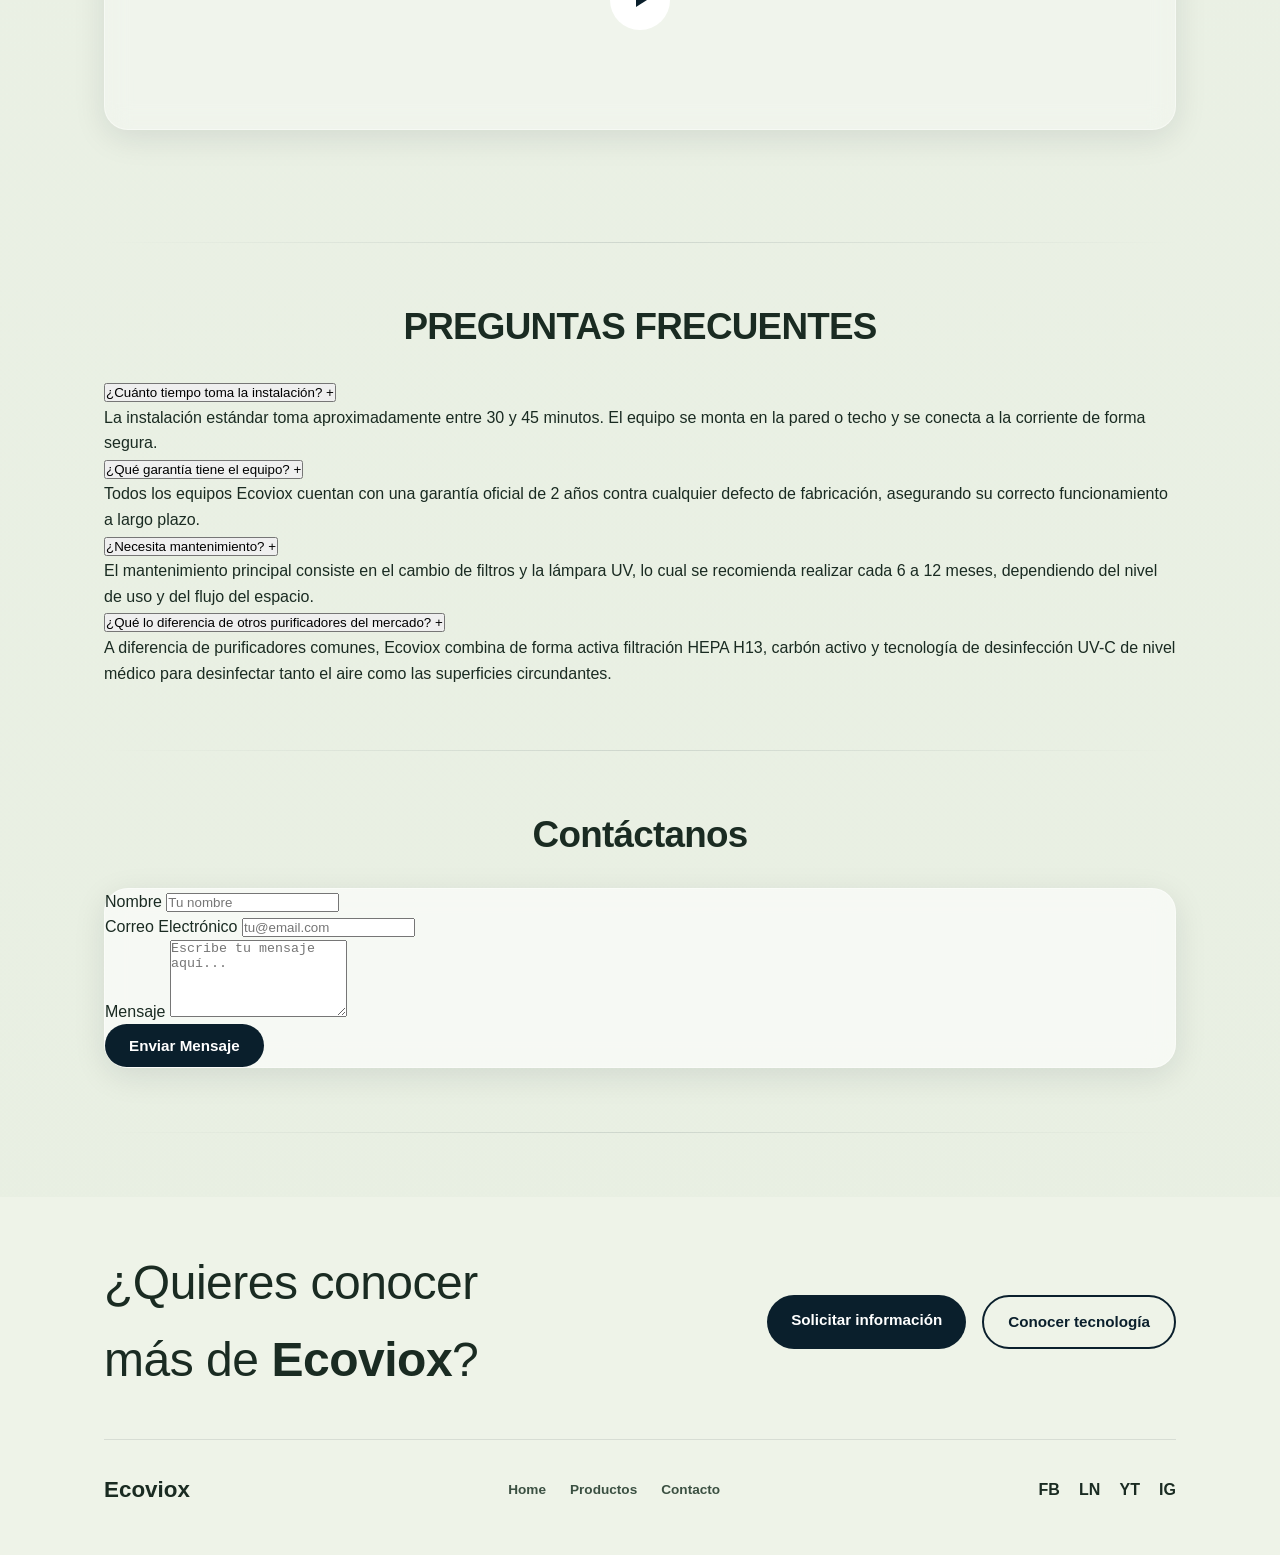
==== commit 875a024e: "Add cache buster parameters to CSS and JS imports" ====
--- a/index.html
+++ b/index.html
@@ -7,48 +7,37 @@
   <meta name="description" content="Ecoviox combina tecnología de nivel médico para crear ambientes más limpios, saludables y agradables.">
   <link rel="preconnect" href="https://fonts.googleapis.com">
   <link rel="preconnect" href="https://fonts.gstatic.com" crossorigin>
-  <link href="https://fonts.googleapis.com/css2?family=Inter:wght@400;500;600&family=Outfit:wght@400;700;900&display=swap" rel="stylesheet">
-  <link rel="stylesheet" href="styles.css">
+  <link href="https://fonts.googleapis.com/css2?family=Inter:wght@300;400;500;600&family=Outfit:wght@400;700;900&display=swap" rel="stylesheet">
+  <link rel="stylesheet" href="styles.css?v=1.1">
 </head>
 <body>
   <nav class="navbar">
-    <div class="logo">Ecoviox.Store</div>
     <div class="nav-links">
       <a href="#home">Home</a>
       <a href="#productos">Productos</a>
       <a href="#contacto">Contacto</a>
     </div>
-    <button class="btn btn-outline">+ Info</button>
+    <button class="menu-toggle" aria-label="Abrir menú">
+      <span></span>
+      <span></span>
+      <span></span>
+    </button>
   </nav>
 
   <header class="hero" id="home">
     <div class="container hero-container reveal">
       <div class="hero-left">
-        <h1 class="hero-title">Bienestar<br><span>en cada espacio.</span></h1>
+        <h1 class="hero-title">Bienestar en<br>cada espacio.</h1>
         <p class="hero-text">Ecoviox combina tecnología de nivel médico para crear ambientes más limpios, saludables y agradables, ayudando a mejorar la experiencia de quienes viven, trabajan o visitan tu espacio.</p>
+        <h3 class="hero-subtitle">Aire más limpio para espacios donde la salud no puede esperar.</h3>
         <div class="hero-actions">
-          <a href="#contacto" class="btn btn-primary">Solicitar información</a>
-          <a href="#tecnologia" class="btn btn-primary">Conocer tecnología</a>
+          <a href="#contacto" class="btn btn-primary">Cotiza tu espacio</a>
+          <a href="#como-funciona" class="btn btn-secondary">Ver cómo funciona</a>
         </div>
       </div>
       <div class="hero-right">
-        <div class="hero-carousel glass">
-          <div class="hero-slides">
-            <div class="hero-slide active">
-              <img src="assets/images/evo_600.png" alt="Ecoviox Evo 600" class="hero-device">
-              <div class="slide-caption">EVO 600</div>
-            </div>
-            <div class="hero-slide">
-              <img src="assets/images/evo_450.png" alt="Ecoviox Evo 450" class="hero-device">
-              <div class="slide-caption">EVO 450</div>
-            </div>
-          </div>
-          <div class="hero-carousel-controls">
-            <div class="hero-dots">
-              <span class="dot active"></span>
-              <span class="dot"></span>
-            </div>
-          </div>
+        <div class="hero-image-wrapper ornament-only">
+          <img src="assets/images/evo_600.png" alt="Ecoviox Evo 600" class="hero-device">
         </div>
       </div>
     </div>
@@ -56,40 +45,106 @@
 
   <hr class="section-divider">
 
-  <section class="features" id="tecnologia">
-    <div class="container reveal">
-      <h2 class="section-title">El aire que respiras influye más<br>de lo que imaginas.</h2>
+  <section class="uses-section reveal">
+    <div class="container">
+      <h2 class="section-title center">ADAPTADOS A TODO TIPO DE AMBIENTE</h2>
       
-      <div class="features-grid">
-        <div class="feature-item reveal">
-          <div class="feature-image-wrapper">
-            <img src="assets/images/bienestar.jpg" alt="Bienestar">
-          </div>
-          <div class="feature-text">
-            <h3>BIENESTAR</h3>
-            <p>Un ambiente más agradable para vivir y trabajar.</p>
-          </div>
-        </div>
-
-        <div class="feature-item reveal">
-          <div class="feature-image-wrapper">
-            <img src="assets/images/confianza.jpg" alt="Confianza">
-          </div>
-          <div class="feature-text">
-            <h3>CONFIANZA</h3>
-            <p>Espacios que transmiten cuidado y profesionalismo.</p>
-          </div>
-        </div>
-
-        <div class="feature-item reveal">
-          <div class="feature-image-wrapper">
-            <img src="assets/images/calidad_vida.jpg" alt="Calidad de vida">
-          </div>
-          <div class="feature-text">
-            <h3>CALIDAD DE VIDA</h3>
-            <p>La tranquilidad de respirar un aire más limpio.</p>
-          </div>
-        </div>
+      <div class="uses-carousel-wrapper">
+        <button class="uses-nav-btn prev" aria-label="Anterior">&lt;</button>
+        
+        <div class="uses-carousel-container">
+          <div class="uses-track">
+            <div class="use-card">
+              <div class="use-image-wrapper">
+                <img src="assets/images/use_gym.jpg" alt="Gimnasios">
+              </div>
+              <h3>Gimnasios</h3>
+              <p>Mantiene una mejor calidad del aire en espacios con alta circulación de personas y actividad física constante.</p>
+            </div>
+
+            <div class="use-card">
+              <div class="use-image-wrapper">
+                <img src="assets/images/use_dental.jpg" alt="Clínicas dentales">
+              </div>
+              <h3>Clínicas dentales</h3>
+              <p>Ideal para espacios con alta rotación de pacientes, donde la calidad del aire es parte de una atención de excelencia.</p>
+            </div>
+
+            <div class="use-card">
+              <div class="use-image-wrapper">
+                <img src="assets/images/use_3dprint.jpg" alt="Impresión 3d">
+              </div>
+              <h3>Impresión 3d</h3>
+              <p>Ayuda a reducir olores y partículas residuales del proceso de impresión.</p>
+            </div>
+
+            <div class="use-card">
+              <div class="use-image-wrapper">
+                <img src="assets/images/confianza.jpg" alt="Clínicas médicas">
+              </div>
+              <h3>Clínicas y centros médicos</h3>
+              <p>Contribuye a mantener un ambiente limpio y confortable para pacientes y profesionales de la salud.</p>
+            </div>
+
+            <div class="use-card">
+              <div class="use-image-wrapper">
+                <img src="assets/images/bienestar.jpg" alt="Oficinas">
+              </div>
+              <h3>Oficinas y empresas</h3>
+              <p>Favorece un entorno de trabajo más agradable para colaboradores y visitantes durante toda la jornada.</p>
+            </div>
+
+            <div class="use-card">
+              <div class="use-image-wrapper">
+                <img src="assets/images/calidad_vida.jpg" alt="Restaurantes">
+              </div>
+              <h3>Restaurantes y cafeterías</h3>
+              <p>Ayuda a reducir olores y mejorar la experiencia de los clientes en cada visita.</p>
+            </div>
+
+            <div class="use-card">
+              <div class="use-image-wrapper">
+                <img src="assets/images/beneficios4.jpg" alt="Hoteles">
+              </div>
+              <h3>Hoteles y alojamientos</h3>
+              <p>Aporta un ambiente más confortable que mejora la percepción y el bienestar de los huéspedes.</p>
+            </div>
+
+            <div class="use-card">
+              <div class="use-image-wrapper">
+                <img src="assets/images/confianza.jpg" alt="Colegios">
+              </div>
+              <h3>Colegios y centros educativos</h3>
+              <p>Contribuye a crear espacios más agradables para estudiantes, docentes y personal educativo.</p>
+            </div>
+
+            <div class="use-card">
+              <div class="use-image-wrapper">
+                <img src="assets/images/bienestar.jpg" alt="Salones de belleza">
+              </div>
+              <h3>Salones de belleza y barberías</h3>
+              <p>Ayuda a mantener un ambiente fresco y agradable donde los clientes permanecen durante largos períodos.</p>
+            </div>
+
+            <div class="use-card">
+              <div class="use-image-wrapper">
+                <img src="assets/images/calidad_vida.jpg" alt="Tiendas">
+              </div>
+              <h3>Tiendas y locales comerciales</h3>
+              <p>Refuerza la experiencia de compra con un ambiente limpio, confortable y acogedor.</p>
+            </div>
+
+            <div class="use-card">
+              <div class="use-image-wrapper">
+                <img src="assets/images/beneficios4.jpg" alt="Hogares">
+              </div>
+              <h3>Hogares</h3>
+              <p>Ideal para familias que buscan un ambiente más limpio y confortable para su día a día.</p>
+            </div>
+          </div>
+        </div>
+        
+        <button class="uses-nav-btn next" aria-label="Siguiente">&gt;</button>
       </div>
     </div>
   </section>
@@ -105,14 +160,9 @@
           <p>Su tecnología, utilizada incluso en entornos de alta exigencia, permite crear ambientes más limpios, saludables y confortables sin alterar la dinámica natural de cada espacio.</p>
           <p>Ya sea en una clínica, una oficina, un restaurante o un hogar, Ecoviox se adapta para ofrecer una solución profesional donde la calidad del aire realmente importa.</p>
         </div>
-        
-        <div class="about-links">
-          <a href="#" class="link-underline">CONOCE LA TECNOLOGÍA</a>
-          <a href="#" class="link-underline">VER EL CATÁLOGO COMPLETO</a>
-        </div>
-      </div>
-
-      <div class="product-carousel-wrapper">
+      </div>
+
+      <div class="product-carousel-wrapper wave-ambient">
         <div class="product-carousel-container">
           <button class="nav-btn prev" aria-label="Previous">
             <svg width="20" height="20" viewBox="0 0 24 24" fill="none" stroke="currentColor" stroke-width="2.5" stroke-linecap="round" stroke-linejoin="round"><polyline points="15 18 9 12 15 6"></polyline></svg>
@@ -124,10 +174,11 @@
             </div>
             <div class="card-content">
               <h3>Evo 600</h3>
-              <p>Los sistemas ecoviox son purificadores de aire que cuentan con las tecnologías más efectivas para reducir la carga microbiológica en suspensión y en las superficies.</p>
+              <p class="card-price">Precio: $590.000 CLP</p>
+              <p>Diseñado para operar de forma continua y silenciosa en clínicas, oficinas y hogares, sin interrumpir la actividad del espacio.</p>
               <div class="card-actions">
-                <a href="#" class="btn btn-secondary">CONOCER MÁS</a>
-                <a href="#" class="btn btn-secondary">COMPRAR</a>
+                <a href="#" class="btn btn-primary">Conocer más</a>
+                <a href="#" class="btn btn-primary">Cotizar</a>
               </div>
             </div>
           </div>
@@ -142,7 +193,7 @@
 
   <hr class="section-divider">
 
-  <section class="how-it-works reveal">
+  <section class="how-it-works reveal" id="como-funciona">
     <div class="container">
       <h2 class="section-title center">COMO FUNCIONA</h2>
       <div class="video-placeholder glass">
@@ -155,52 +206,79 @@
 
   <hr class="section-divider">
 
-  <section class="benefits reveal">
-    <div class="container">
-      <h2 class="section-title">BENEFICIOS</h2>
-      <div class="benefits-grid">
-        <div class="benefit-card">
-          <div class="benefit-image-wrapper">
-            <img src="assets/images/bienestar.jpg" alt="Beneficio 1">
-          </div>
-          <h3>Bienestar para quienes más importan</h3>
-          <p>Respirar un aire de mejor calidad contribuye a crear espacios más agradables para vivir, trabajar y compartir.</p>
-        </div>
-        <div class="benefit-card">
-          <div class="benefit-image-wrapper">
-            <img src="assets/images/confianza.jpg" alt="Beneficio 2">
-          </div>
-          <h3>Bienestar para quienes más importan</h3>
-          <p>Respirar un aire de mejor calidad contribuye a crear espacios más agradables para vivir, trabajar y compartir.</p>
-        </div>
-        <div class="benefit-card">
-          <div class="benefit-image-wrapper">
-            <img src="assets/images/calidad_vida.jpg" alt="Beneficio 3">
-          </div>
-          <h3>Bienestar para quienes más importan</h3>
-          <p>Respirar un aire de mejor calidad contribuye a crear espacios más agradables para vivir, trabajar y compartir.</p>
-      </div>
-    </div>
-  </section>
-
-  <hr class="section-divider">
-
-  <footer class="footer reveal" id="contacto">
+  <section class="faq-section reveal">
+    <div class="container">
+      <h2 class="section-title center">PREGUNTAS FRECUENTES</h2>
+      <div class="faq-grid">
+        <div class="faq-item">
+          <button class="faq-question">¿Cuánto tiempo toma la instalación? <span class="faq-icon">+</span></button>
+          <div class="faq-answer">
+            <p>La instalación estándar toma aproximadamente entre 30 y 45 minutos. El equipo se monta en la pared o techo y se conecta a la corriente de forma segura.</p>
+          </div>
+        </div>
+        <div class="faq-item">
+          <button class="faq-question">¿Qué garantía tiene el equipo? <span class="faq-icon">+</span></button>
+          <div class="faq-answer">
+            <p>Todos los equipos Ecoviox cuentan con una garantía oficial de 2 años contra cualquier defecto de fabricación, asegurando su correcto funcionamiento a largo plazo.</p>
+          </div>
+        </div>
+        <div class="faq-item">
+          <button class="faq-question">¿Necesita mantenimiento? <span class="faq-icon">+</span></button>
+          <div class="faq-answer">
+            <p>El mantenimiento principal consiste en el cambio de filtros y la lámpara UV, lo cual se recomienda realizar cada 6 a 12 meses, dependiendo del nivel de uso y del flujo del espacio.</p>
+          </div>
+        </div>
+        <div class="faq-item">
+          <button class="faq-question">¿Qué lo diferencia de otros purificadores del mercado? <span class="faq-icon">+</span></button>
+          <div class="faq-answer">
+            <p>A diferencia de purificadores comunes, Ecoviox combina de forma activa filtración HEPA H13, carbón activo y tecnología de desinfección UV-C de nivel médico para desinfectar tanto el aire como las superficies circundantes.</p>
+          </div>
+        </div>
+      </div>
+    </div>
+  </section>
+
+  <hr class="section-divider">
+
+  <section class="contact-section reveal" id="contacto">
+    <div class="container contact-container">
+      <h2 class="section-title center">Contáctanos</h2>
+      <form class="contact-form glass">
+        <div class="form-group">
+          <label for="name">Nombre</label>
+          <input type="text" id="name" name="name" required placeholder="Tu nombre">
+        </div>
+        <div class="form-group">
+          <label for="email">Correo Electrónico</label>
+          <input type="email" id="email" name="email" required placeholder="tu@email.com">
+        </div>
+        <div class="form-group">
+          <label for="message">Mensaje</label>
+          <textarea id="message" name="message" required placeholder="Escribe tu mensaje aquí..." rows="5"></textarea>
+        </div>
+        <button type="submit" class="btn btn-primary">Enviar Mensaje</button>
+      </form>
+    </div>
+  </section>
+
+  <hr class="section-divider">
+
+  <footer class="footer reveal">
     <div class="container">
       <div class="footer-cta">
         <h2 class="footer-title">¿Quieres conocer<br>más de <span class="brand-font">Ecoviox</span>?</h2>
         <div class="footer-actions">
-          <a href="#" class="btn btn-primary">Solicitar información</a>
-          <a href="#" class="btn btn-primary">Conocer tecnología</a>
+          <a href="#contacto" class="btn btn-primary">Solicitar información</a>
+          <a href="#como-funciona" class="btn btn-secondary">Conocer tecnología</a>
         </div>
       </div>
       <hr class="footer-divider">
       <div class="footer-bottom">
         <div class="footer-logo">Ecoviox</div>
         <div class="footer-links">
-          <a href="#">Home</a>
-          <a href="#">Productos</a>
-          <a href="#">Contacto</a>
+          <a href="#home">Home</a>
+          <a href="#productos">Productos</a>
+          <a href="#contacto">Contacto</a>
         </div>
         <div class="social-icons">
           <a href="#" aria-label="Facebook">FB</a>
@@ -212,6 +290,6 @@
     </div>
   </footer>
 
-  <script src="script.js"></script>
+  <script src="script.js?v=1.1"></script>
 </body>
 </html>
--- a/styles.css
+++ b/styles.css
@@ -332,7 +332,6 @@
   gap: 2.5rem;
   align-items: center;
   text-align: center;
-  padding: 0 1.5rem;
 }
 
 .about-content {
@@ -367,7 +366,7 @@
   align-items: center;
   justify-content: center;
   width: 100%;
-  max-width: 550px;
+  max-width: 480px;
   margin: 0 auto;
 }
 
@@ -728,7 +727,7 @@
   .about-carousel-container {
     grid-template-columns: 1fr 1.1fr;
     text-align: left;
-    gap: 5rem;
+    gap: 3rem;
   }
 
   .product-carousel-wrapper {
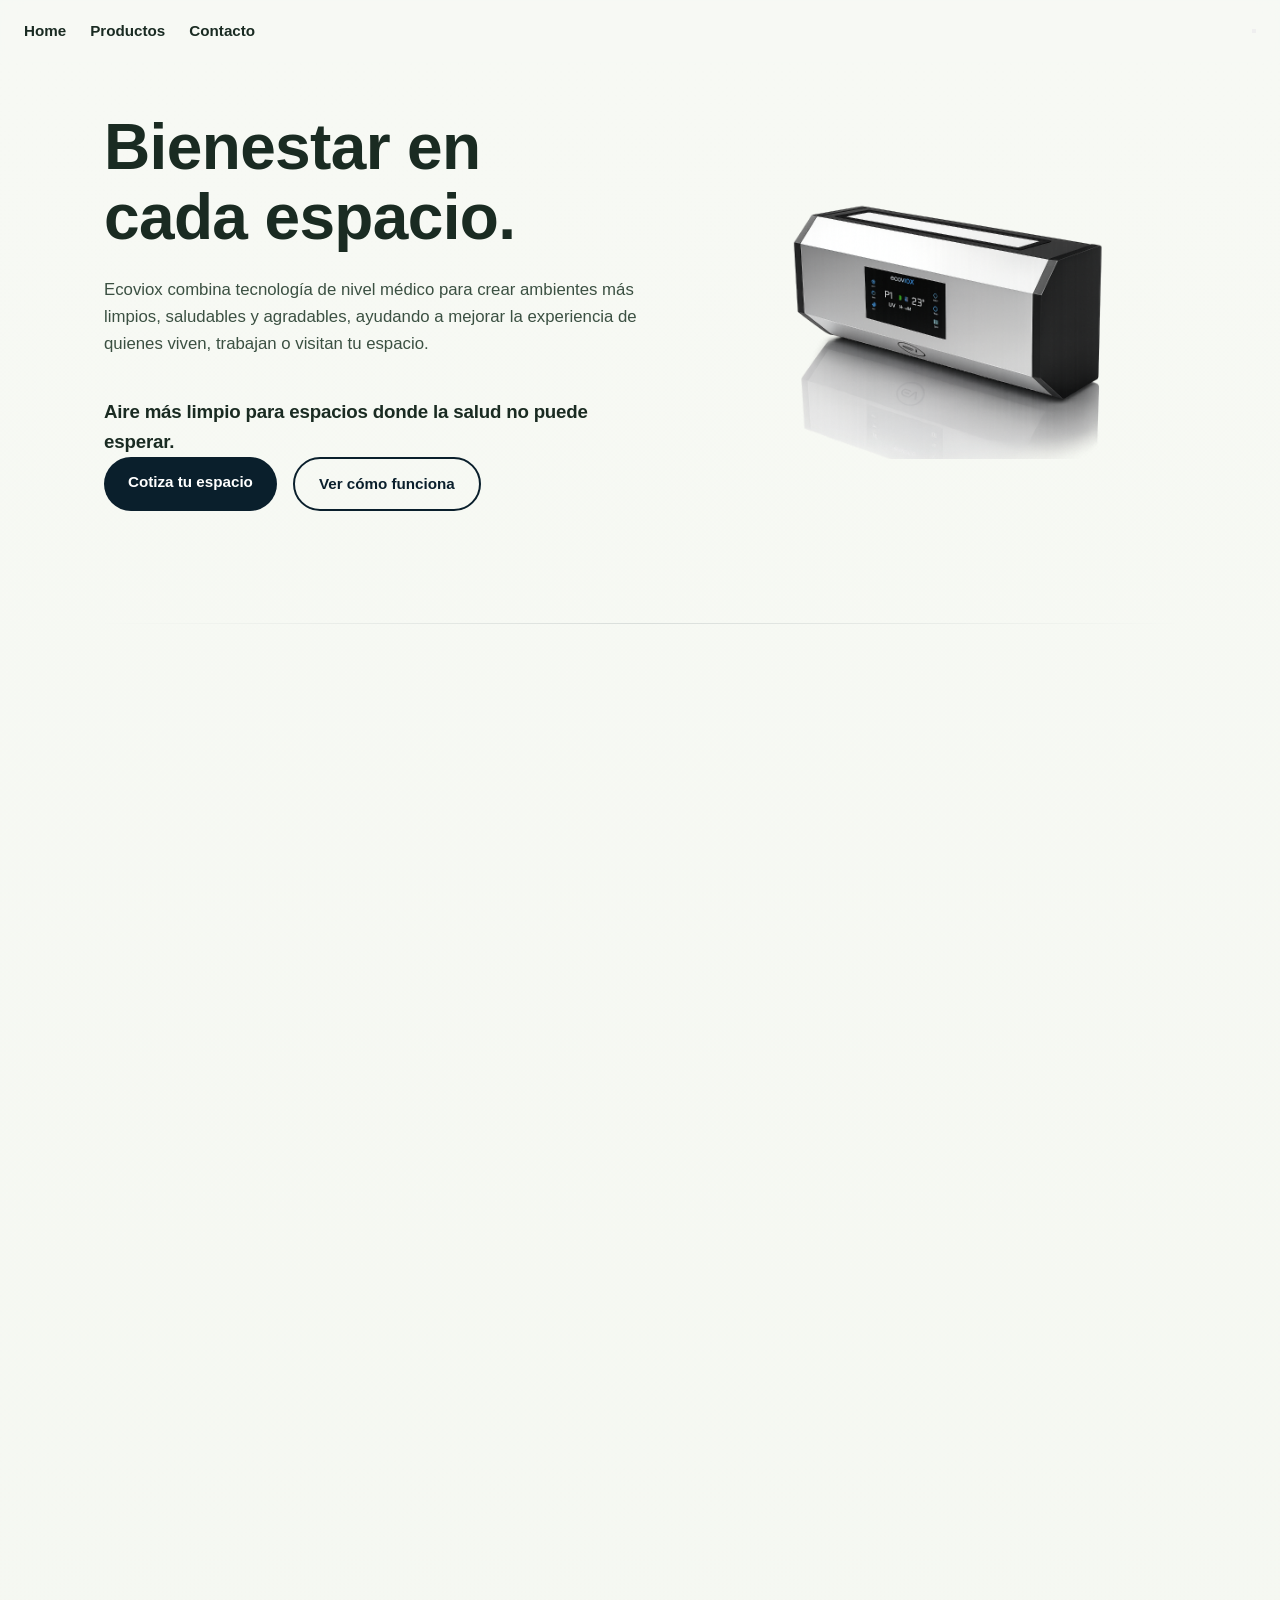
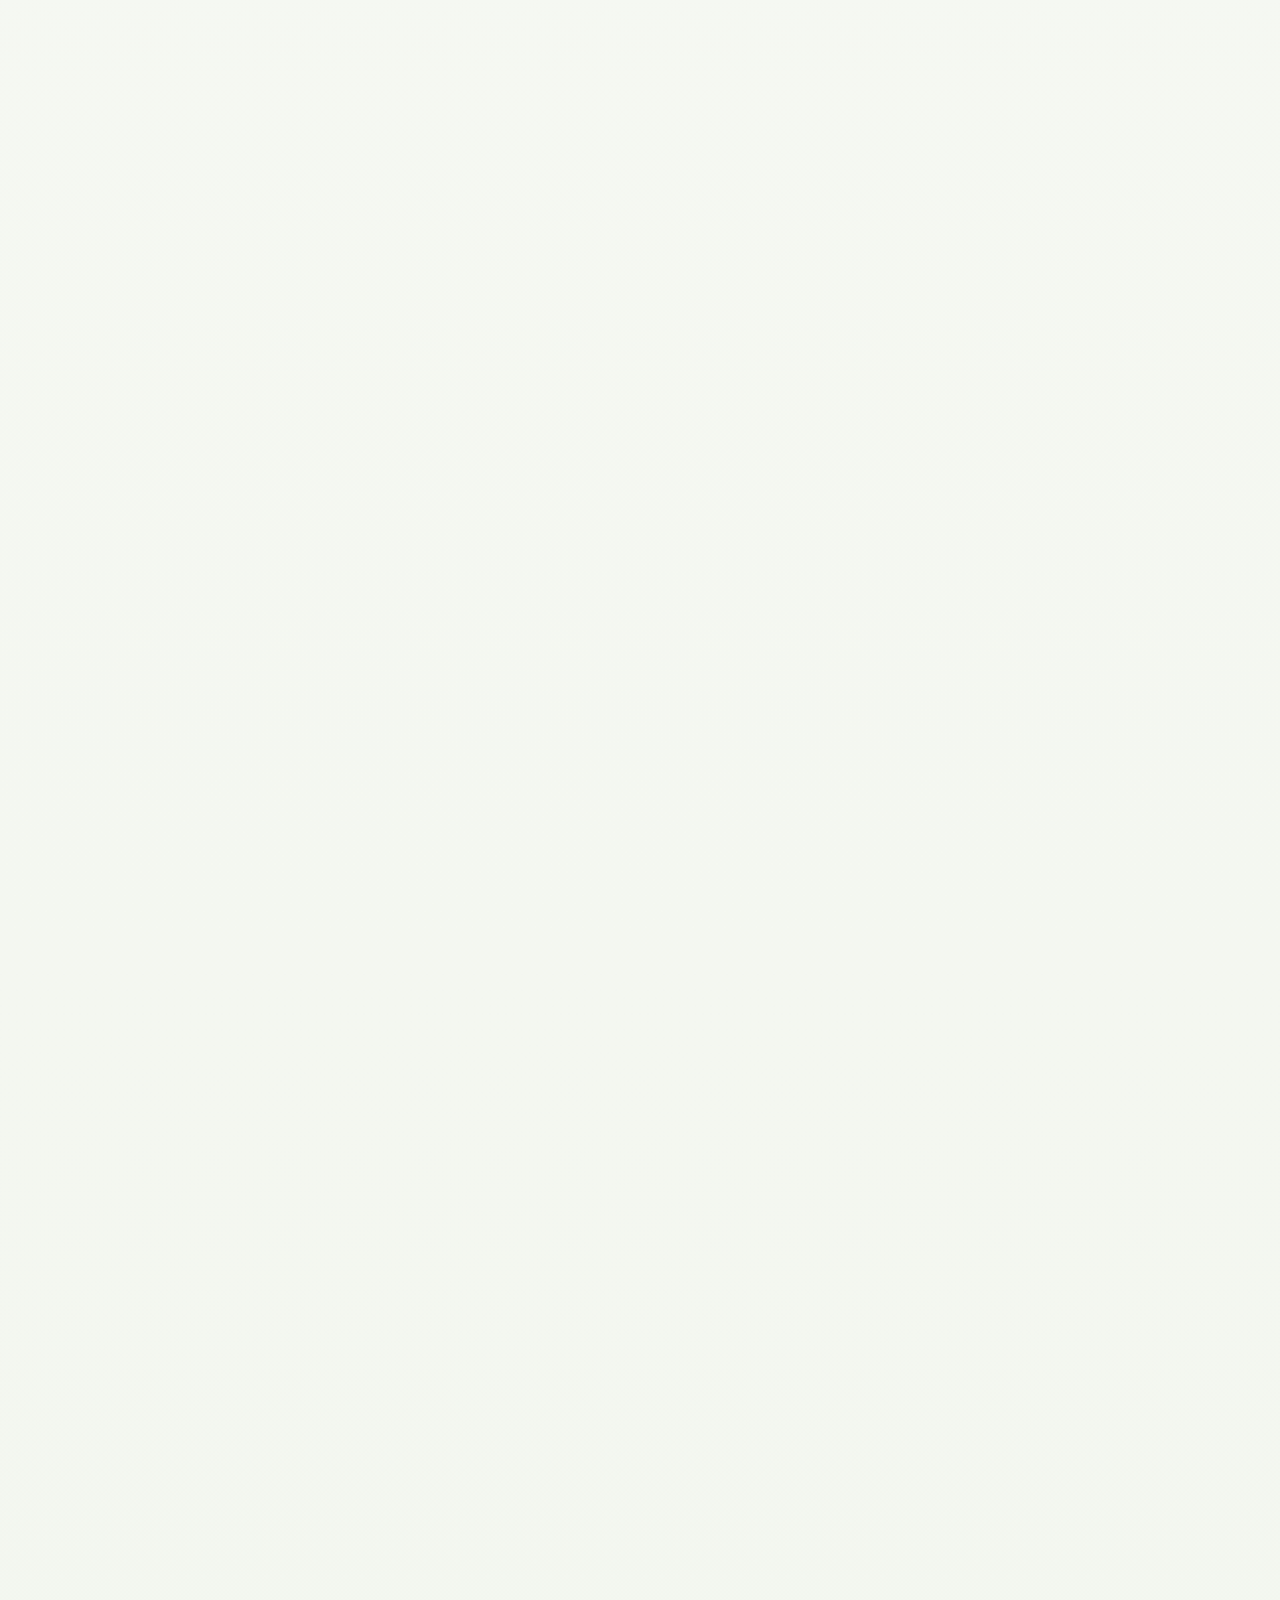
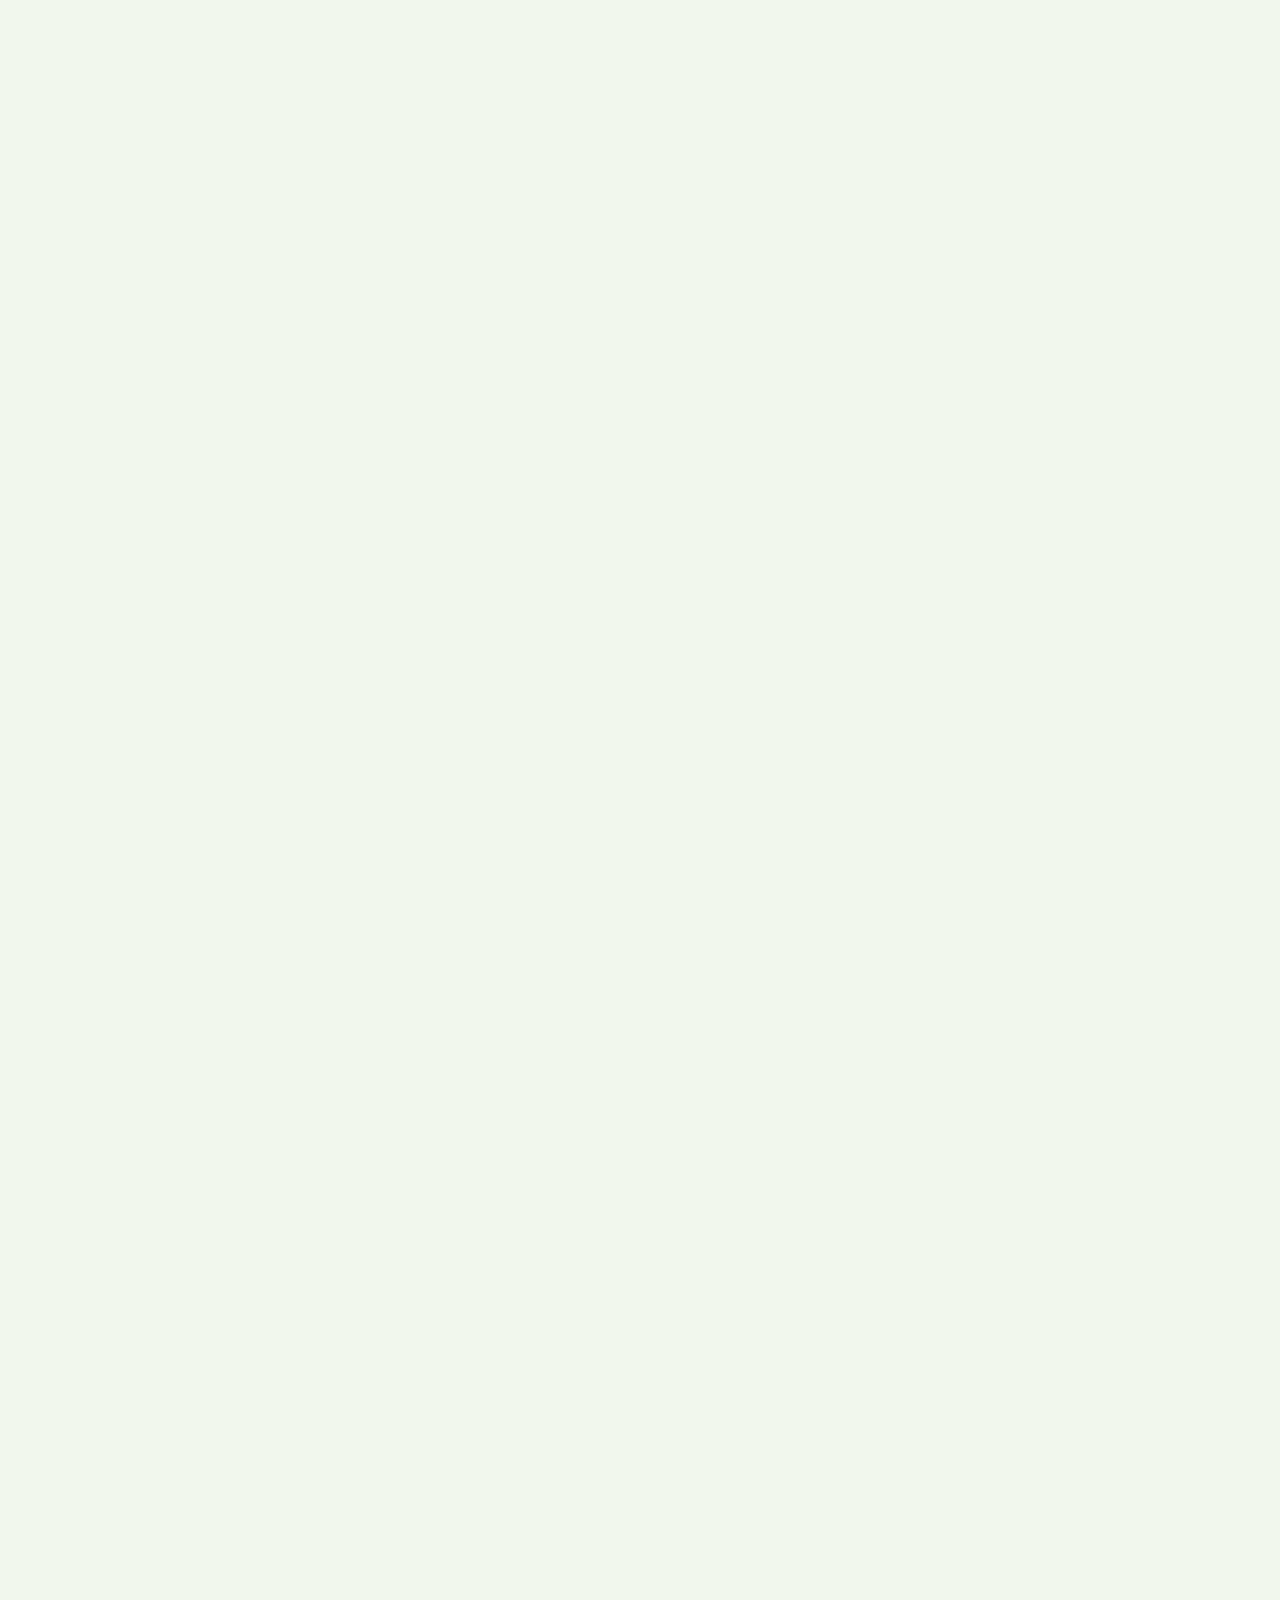
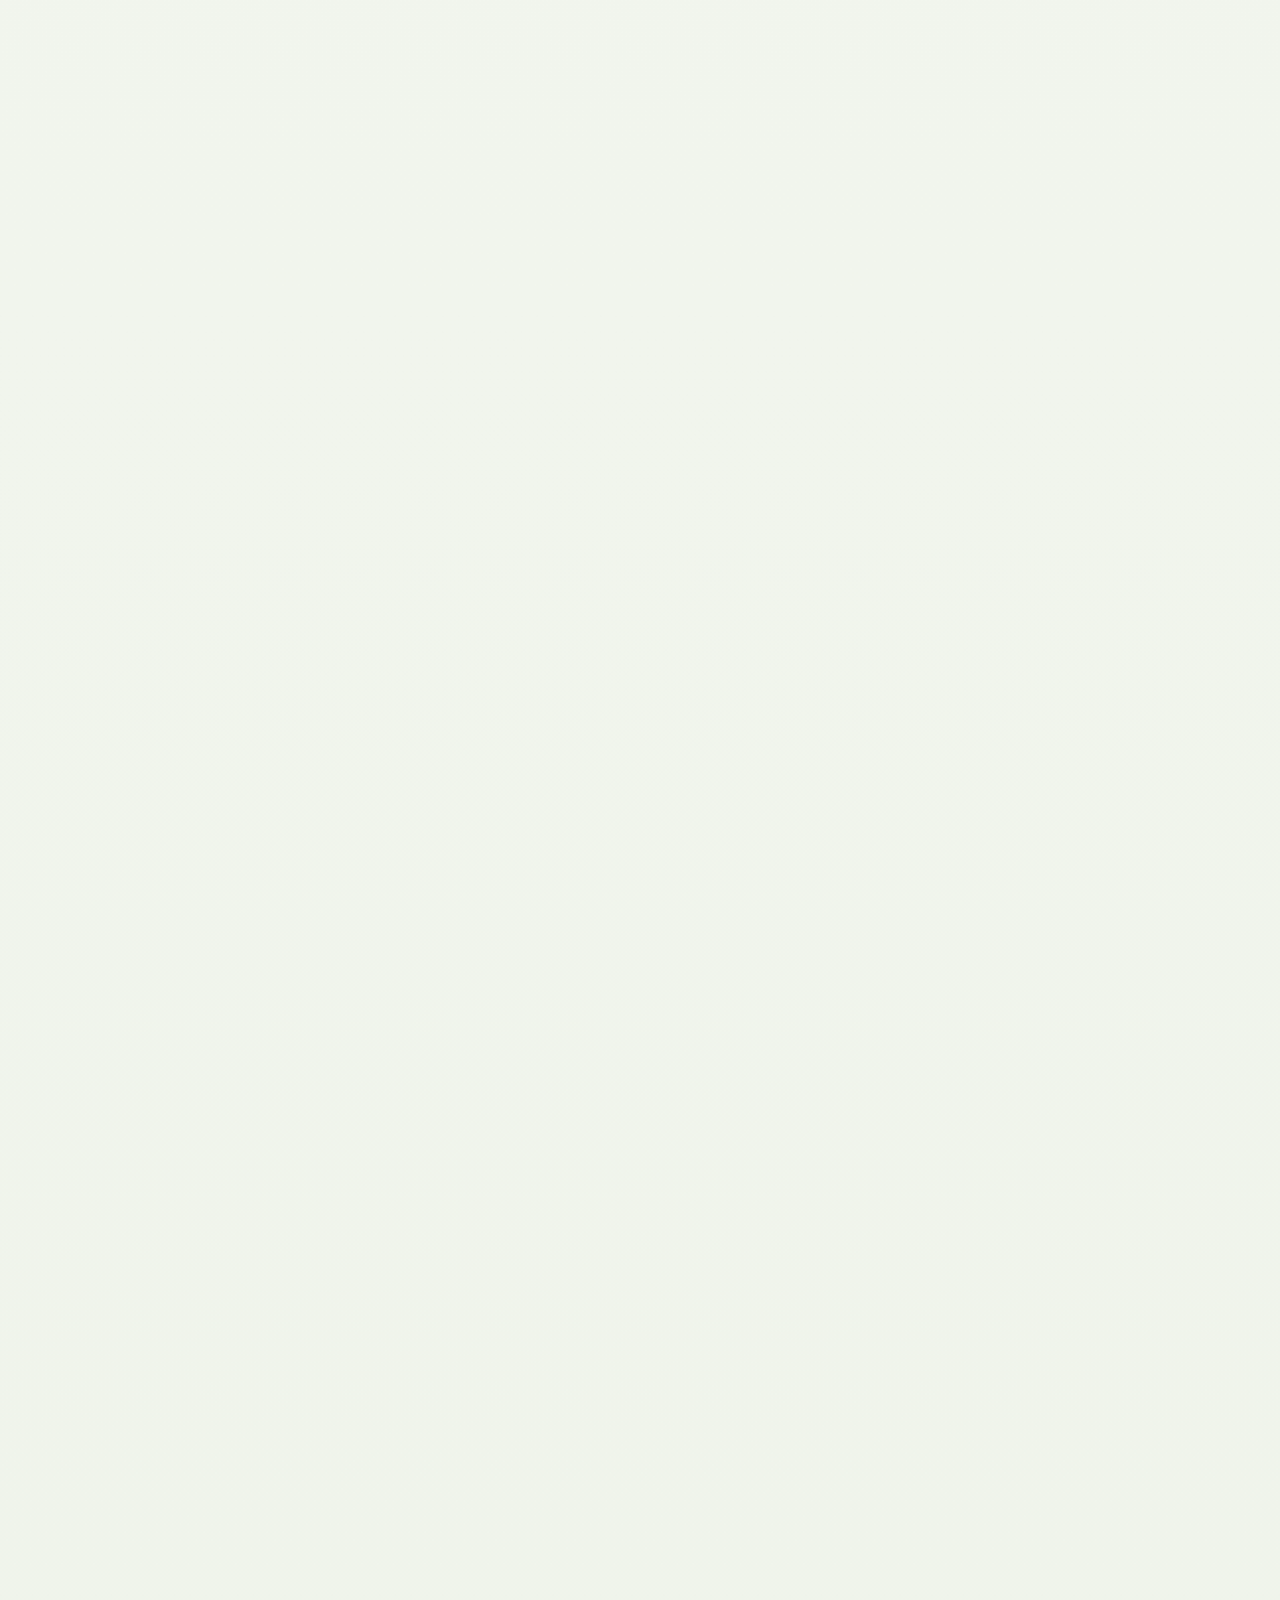
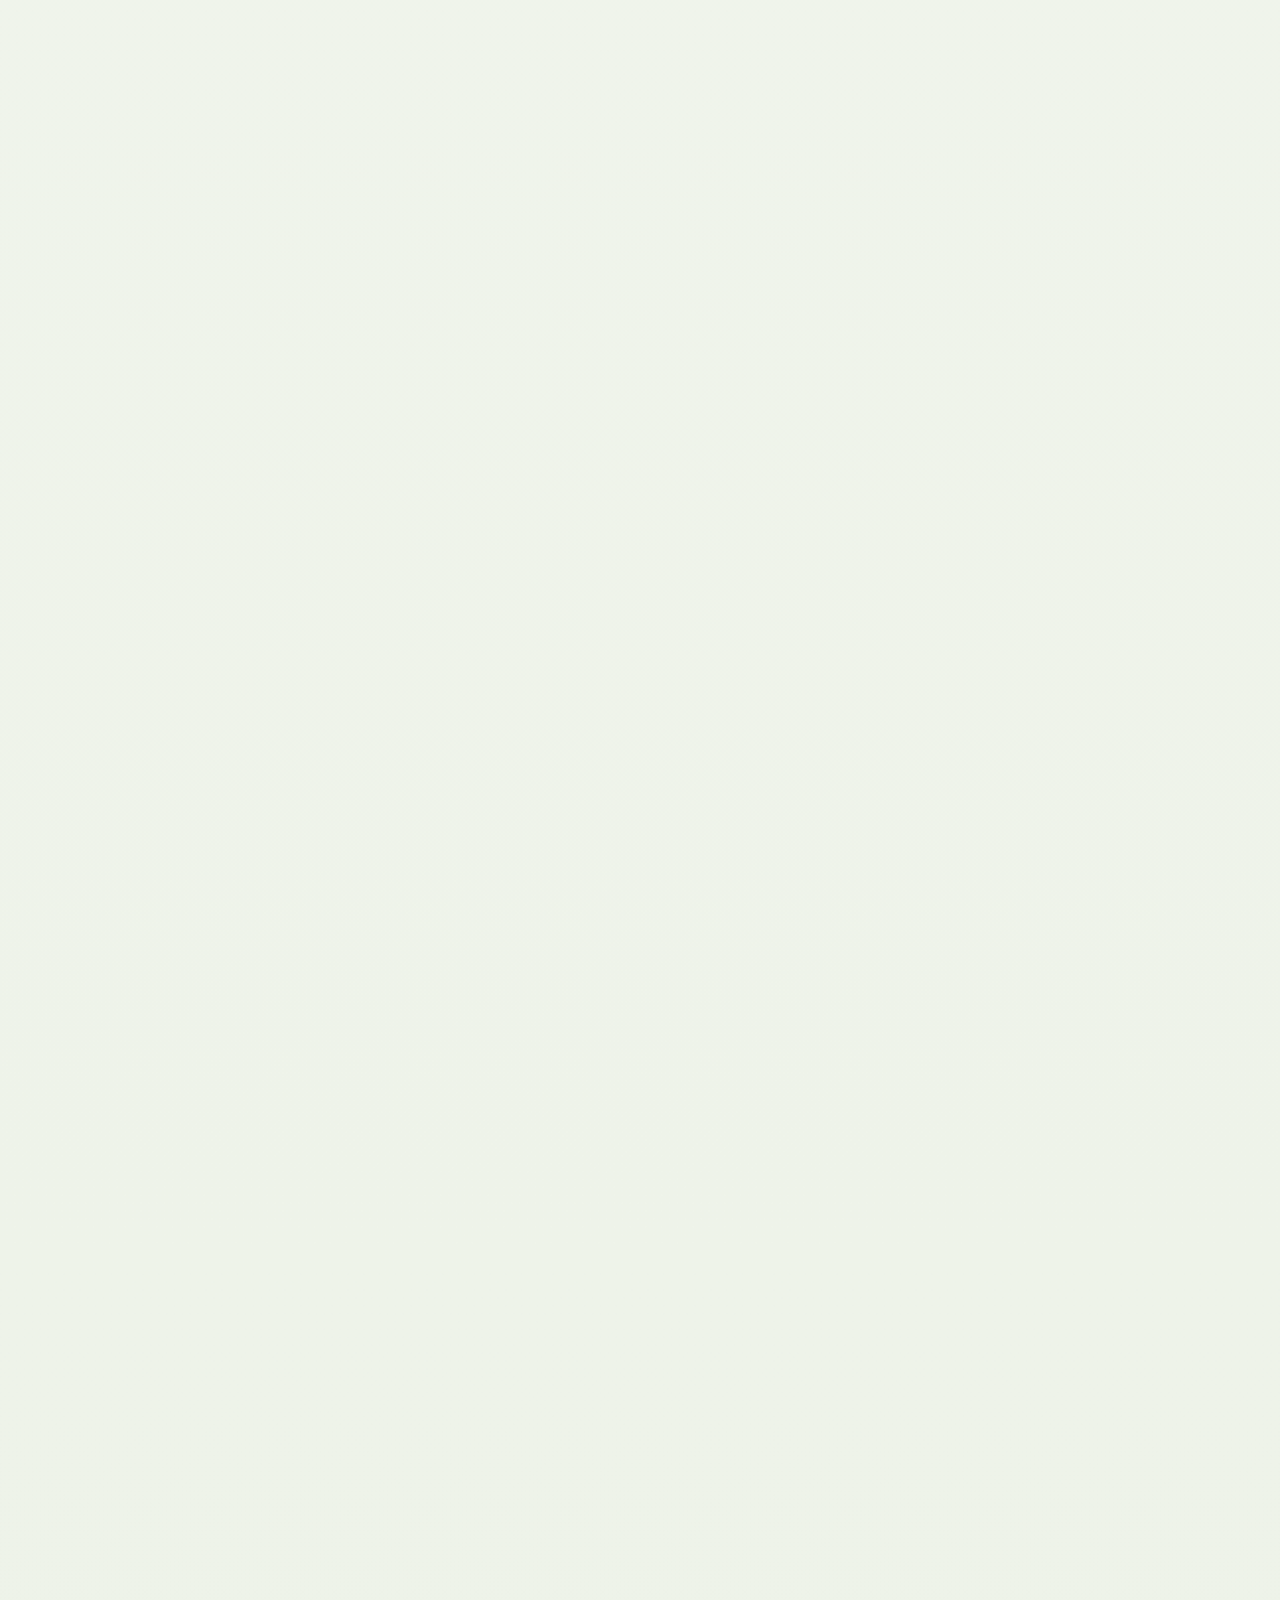
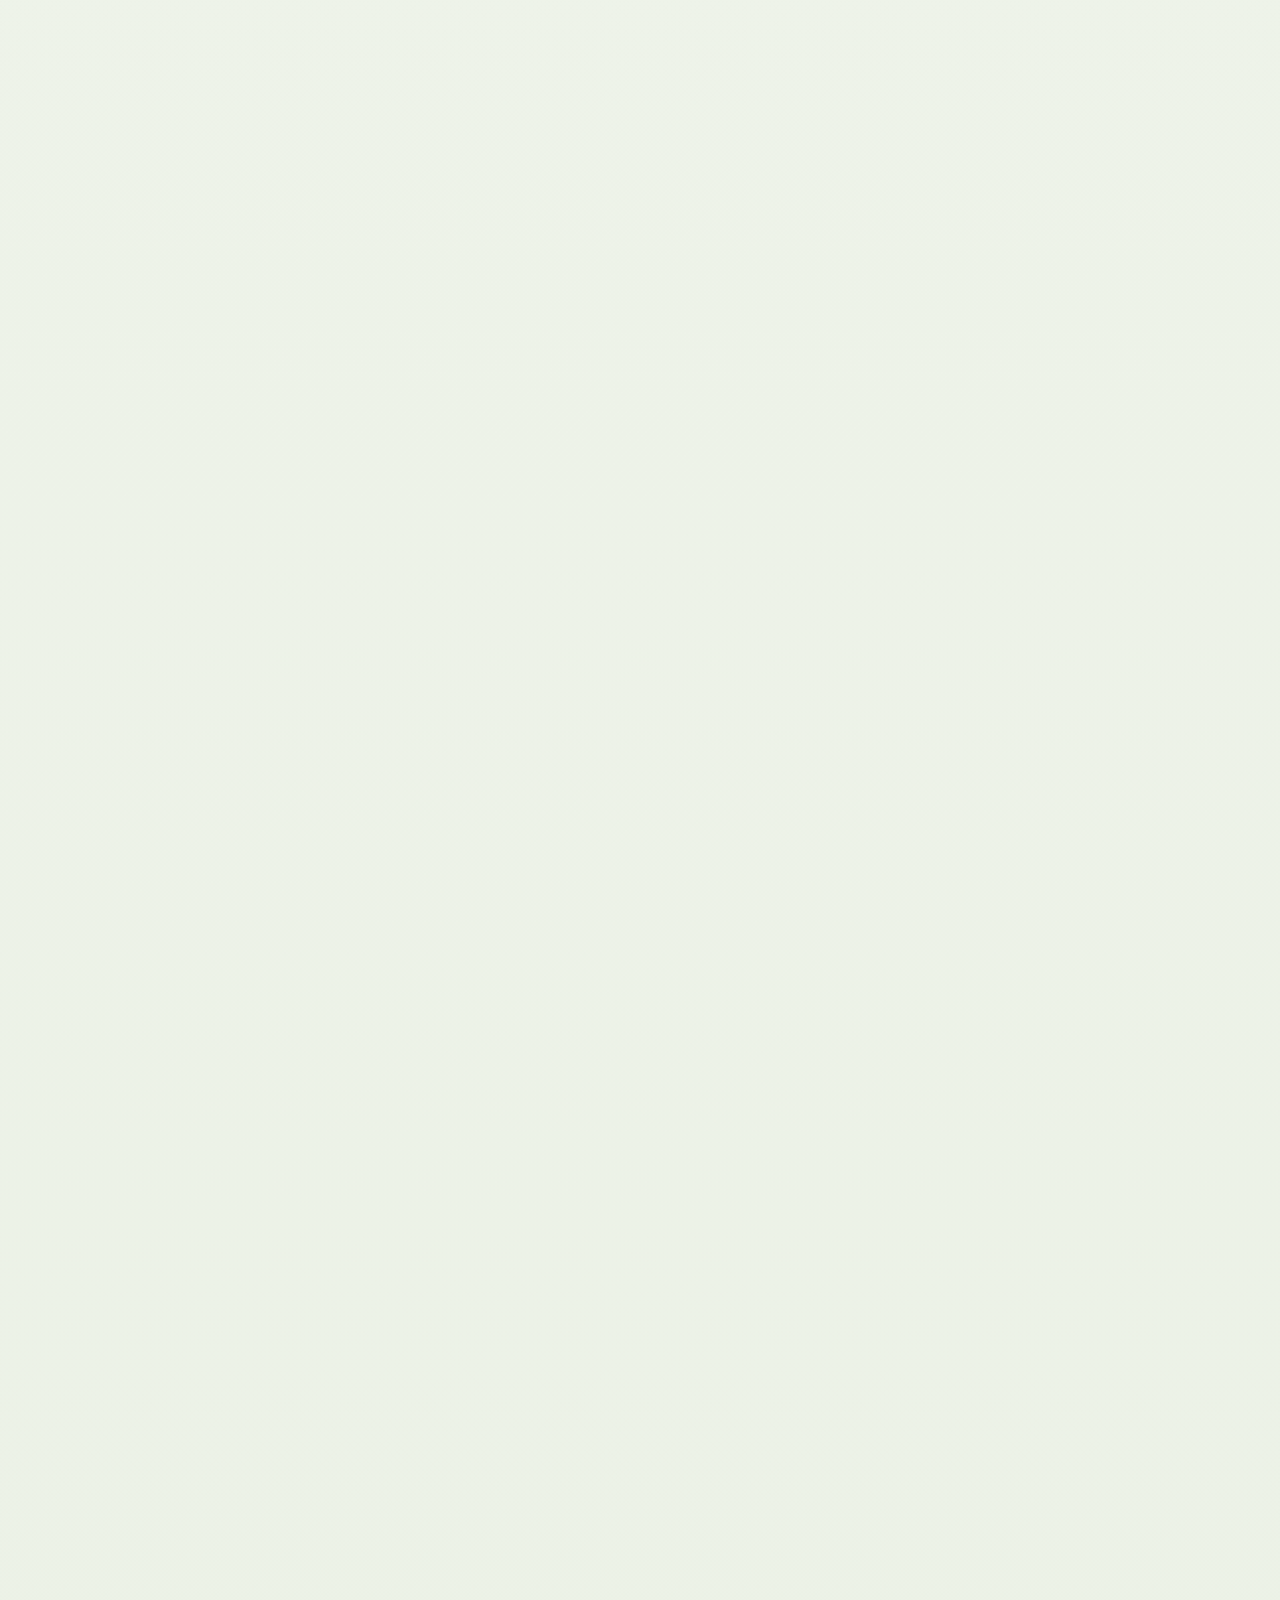
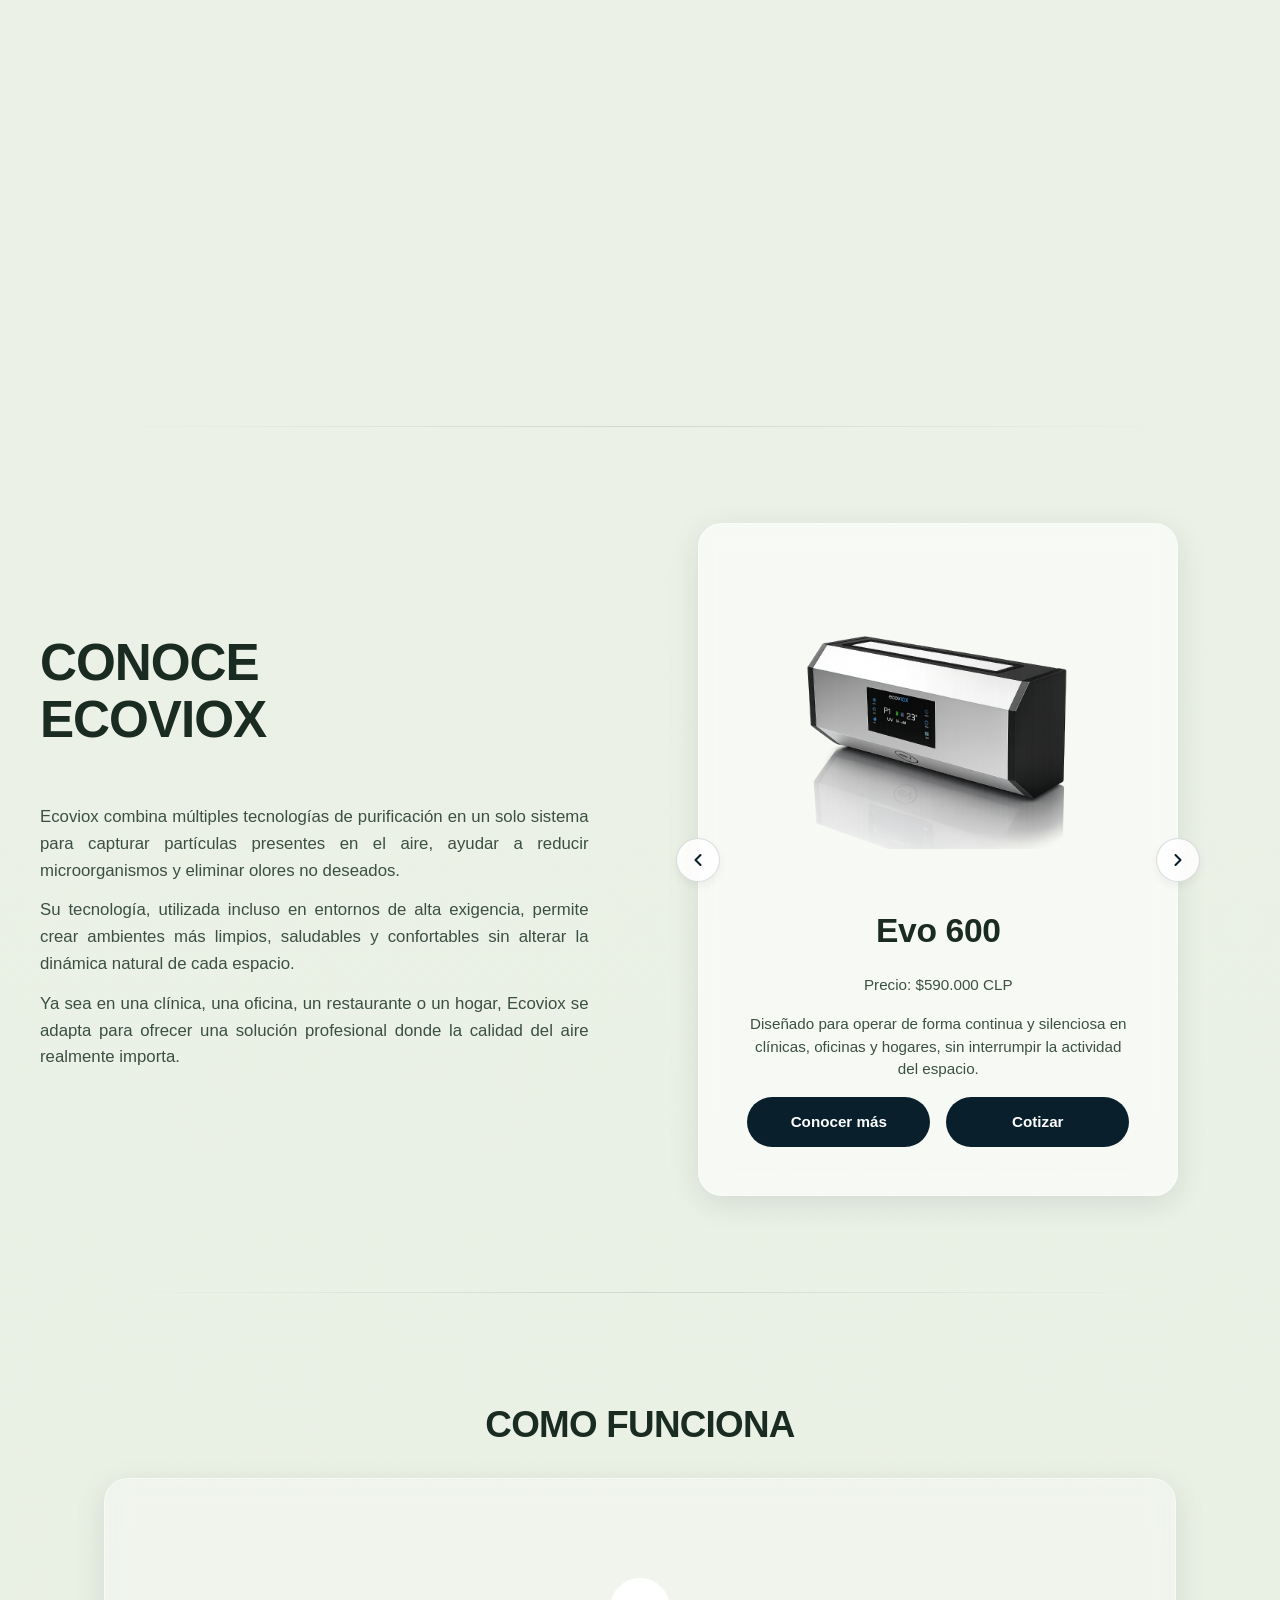
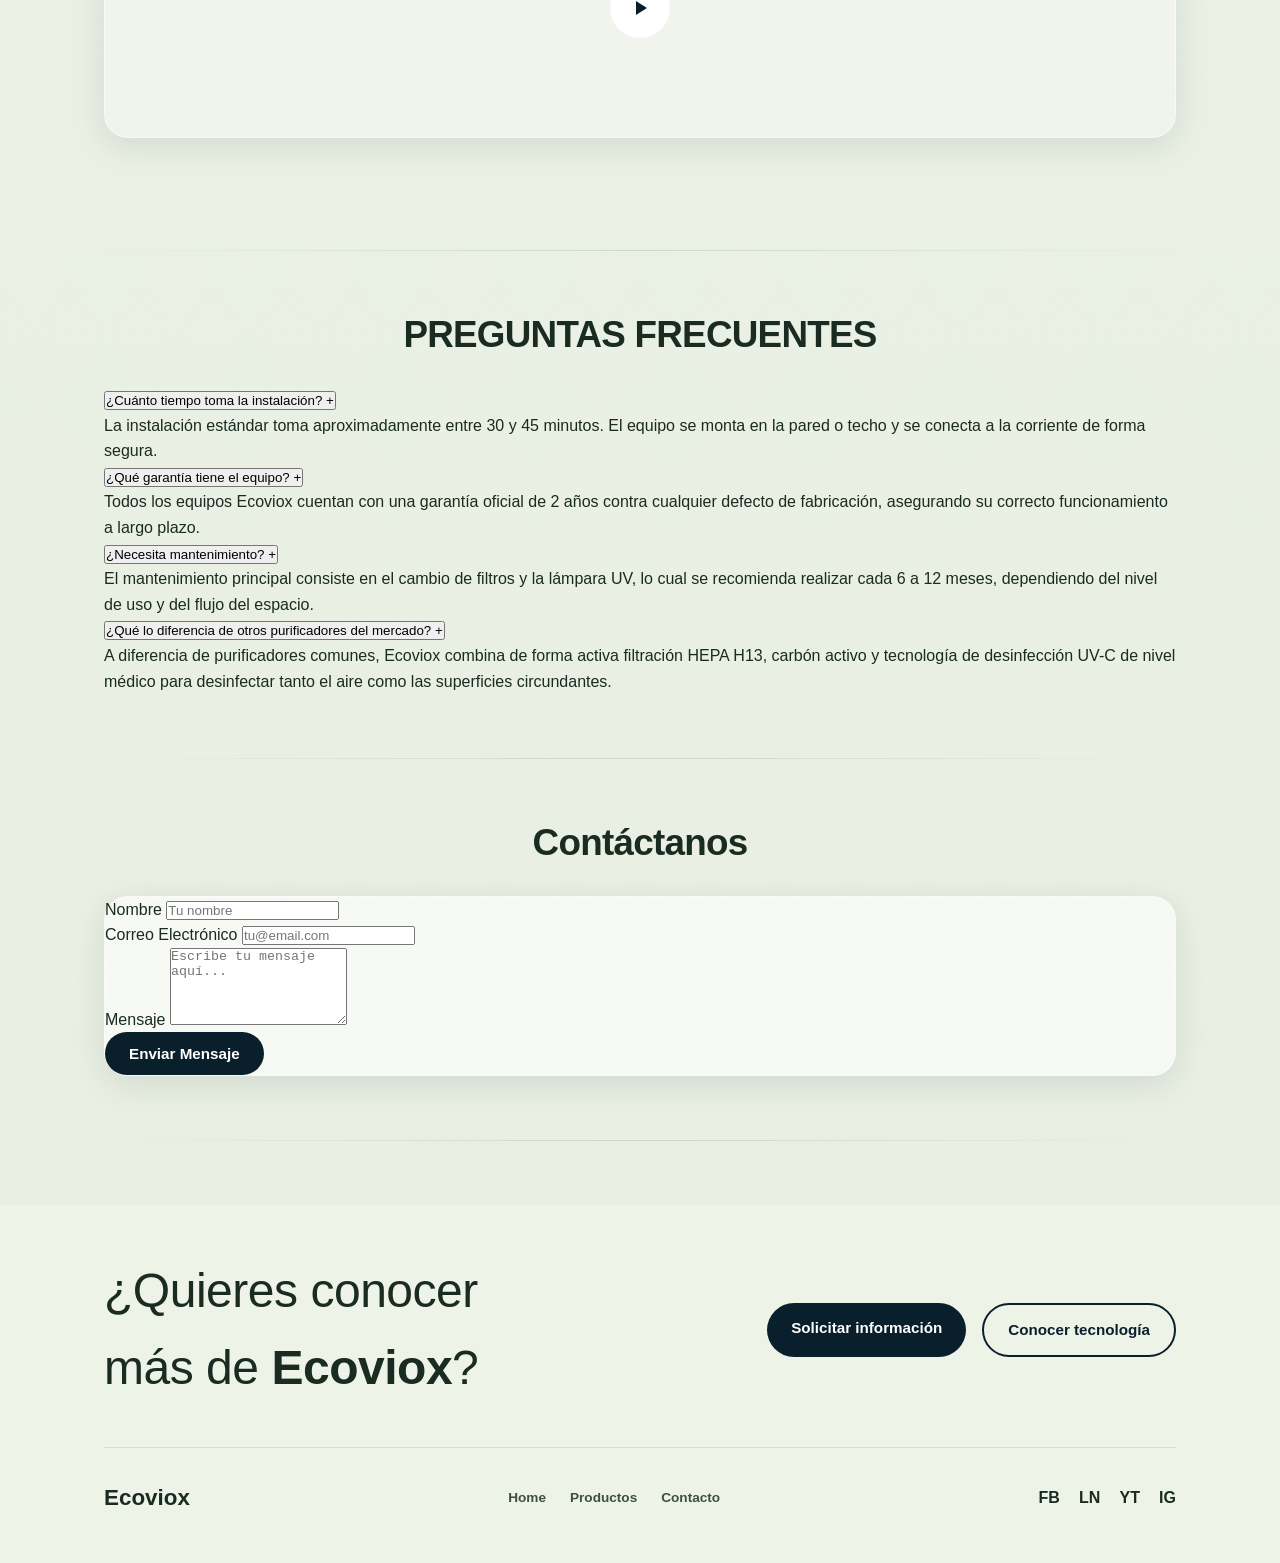
==== commit 368315dd: "Replace uses carousel text arrows with SVG icons" ====
--- a/index.html
+++ b/index.html
@@ -50,7 +50,7 @@
       <h2 class="section-title center">ADAPTADOS A TODO TIPO DE AMBIENTE</h2>
       
       <div class="uses-carousel-wrapper">
-        <button class="uses-nav-btn prev" aria-label="Anterior">&lt;</button>
+        <button class="uses-nav-btn prev" aria-label="Anterior"><svg width="20" height="20" viewBox="0 0 24 24" fill="none" stroke="currentColor" stroke-width="2.5" stroke-linecap="round" stroke-linejoin="round"><polyline points="15 18 9 12 15 6"></polyline></svg></button>
         
         <div class="uses-carousel-container">
           <div class="uses-track">
@@ -144,7 +144,7 @@
           </div>
         </div>
         
-        <button class="uses-nav-btn next" aria-label="Siguiente">&gt;</button>
+        <button class="uses-nav-btn next" aria-label="Siguiente"><svg width="20" height="20" viewBox="0 0 24 24" fill="none" stroke="currentColor" stroke-width="2.5" stroke-linecap="round" stroke-linejoin="round"><polyline points="9 18 15 12 9 6"></polyline></svg></button>
       </div>
     </div>
   </section>
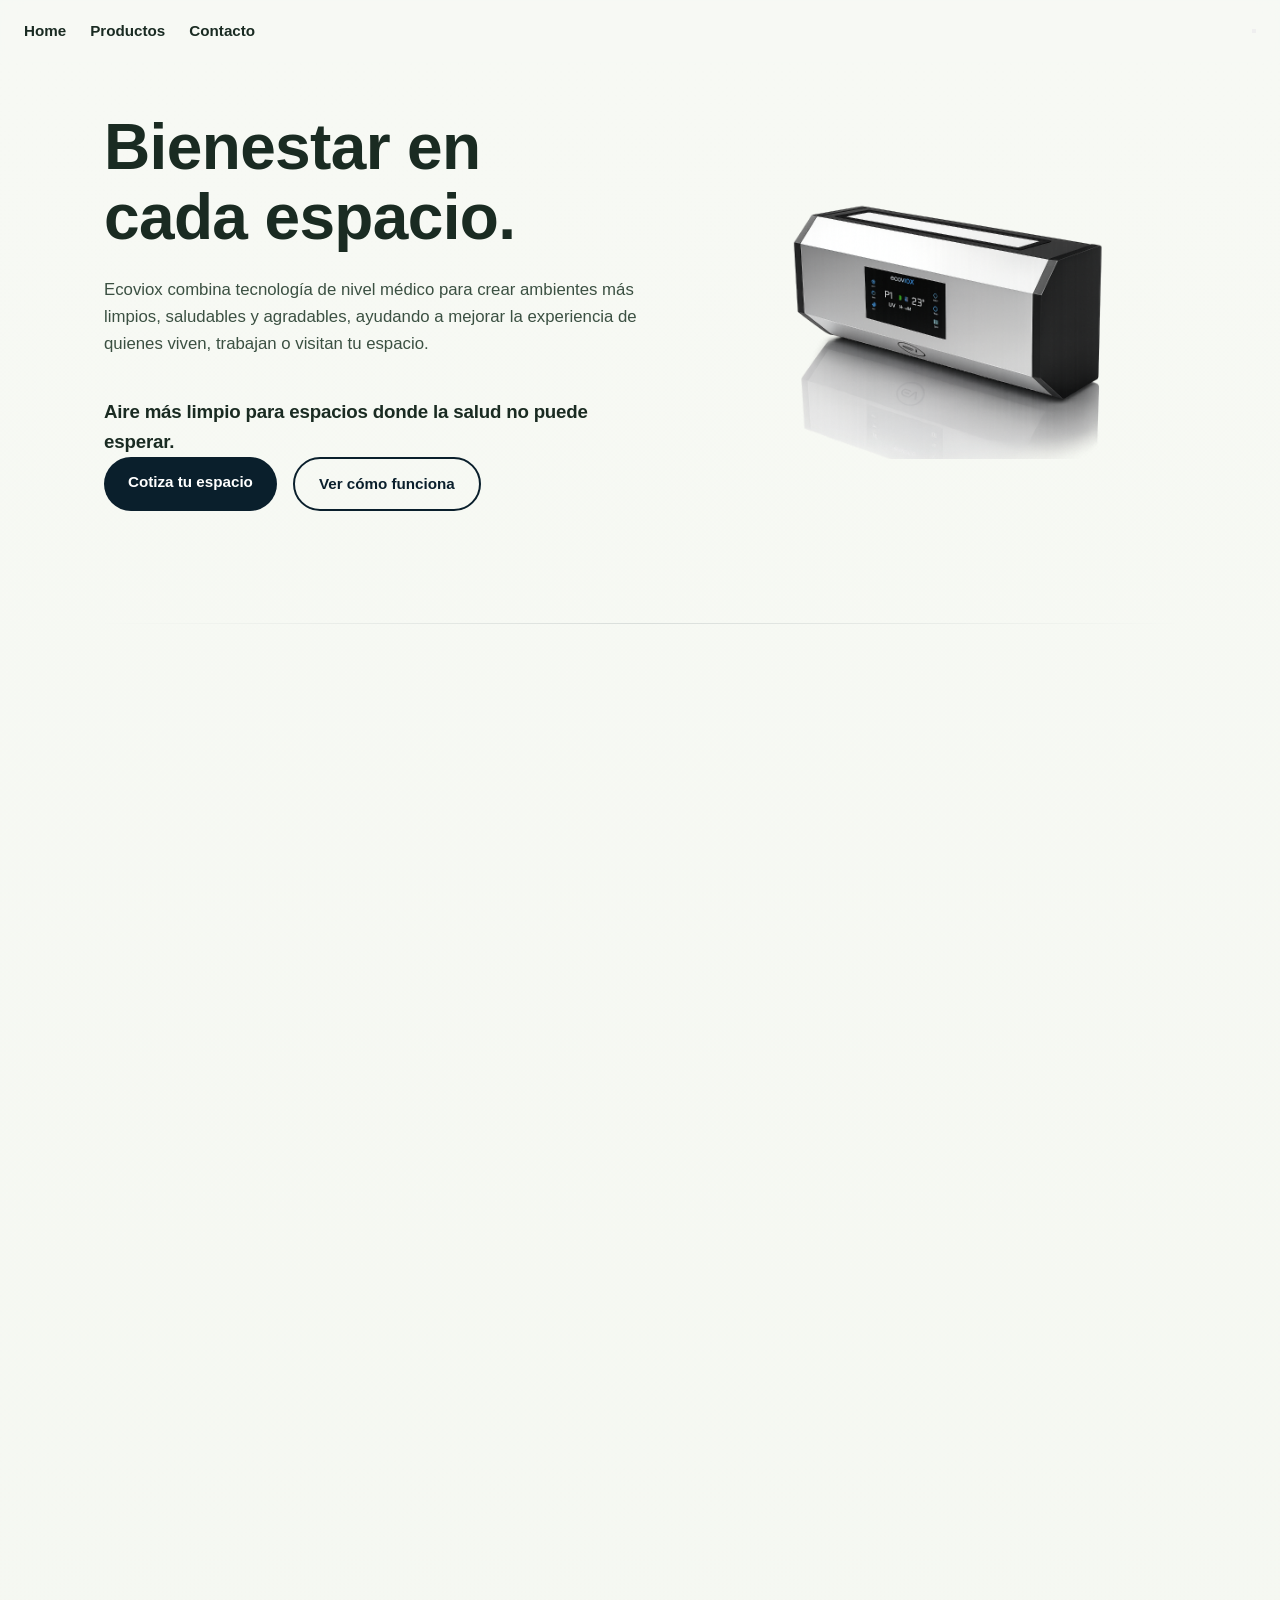
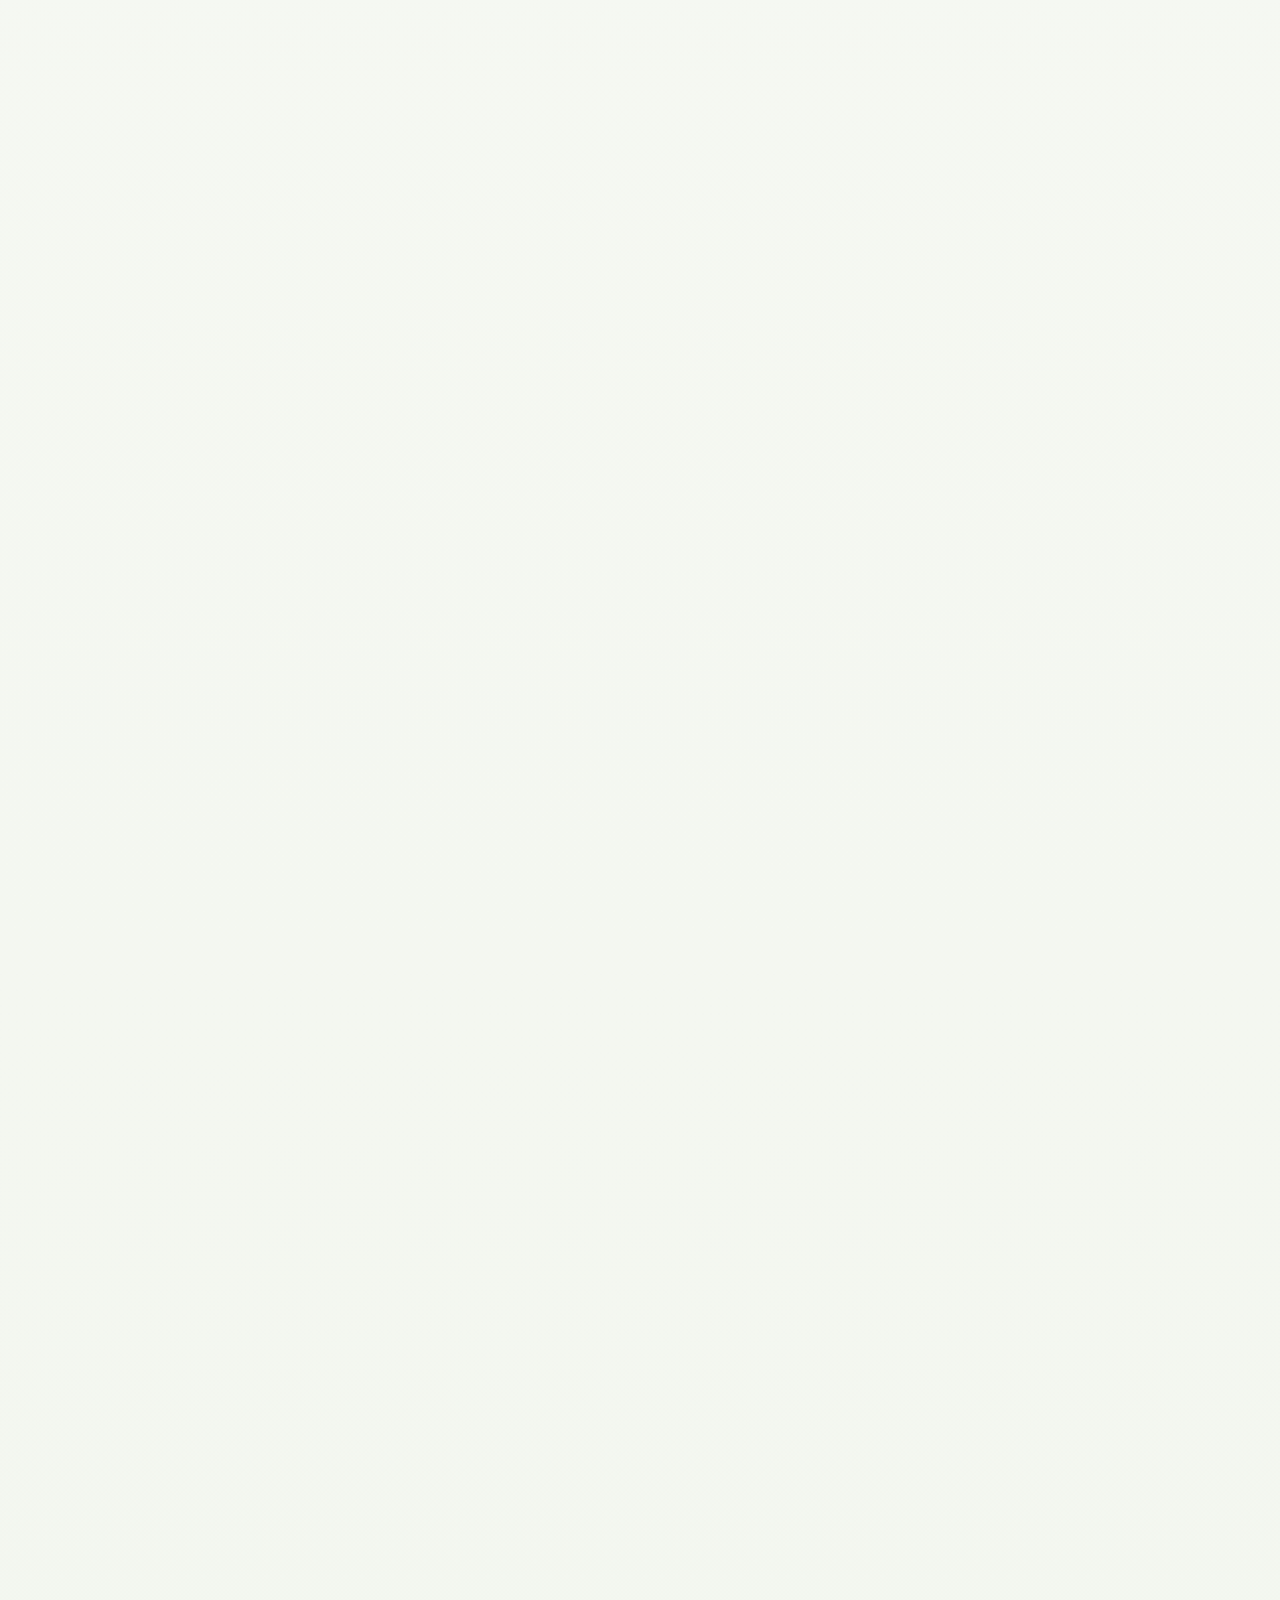
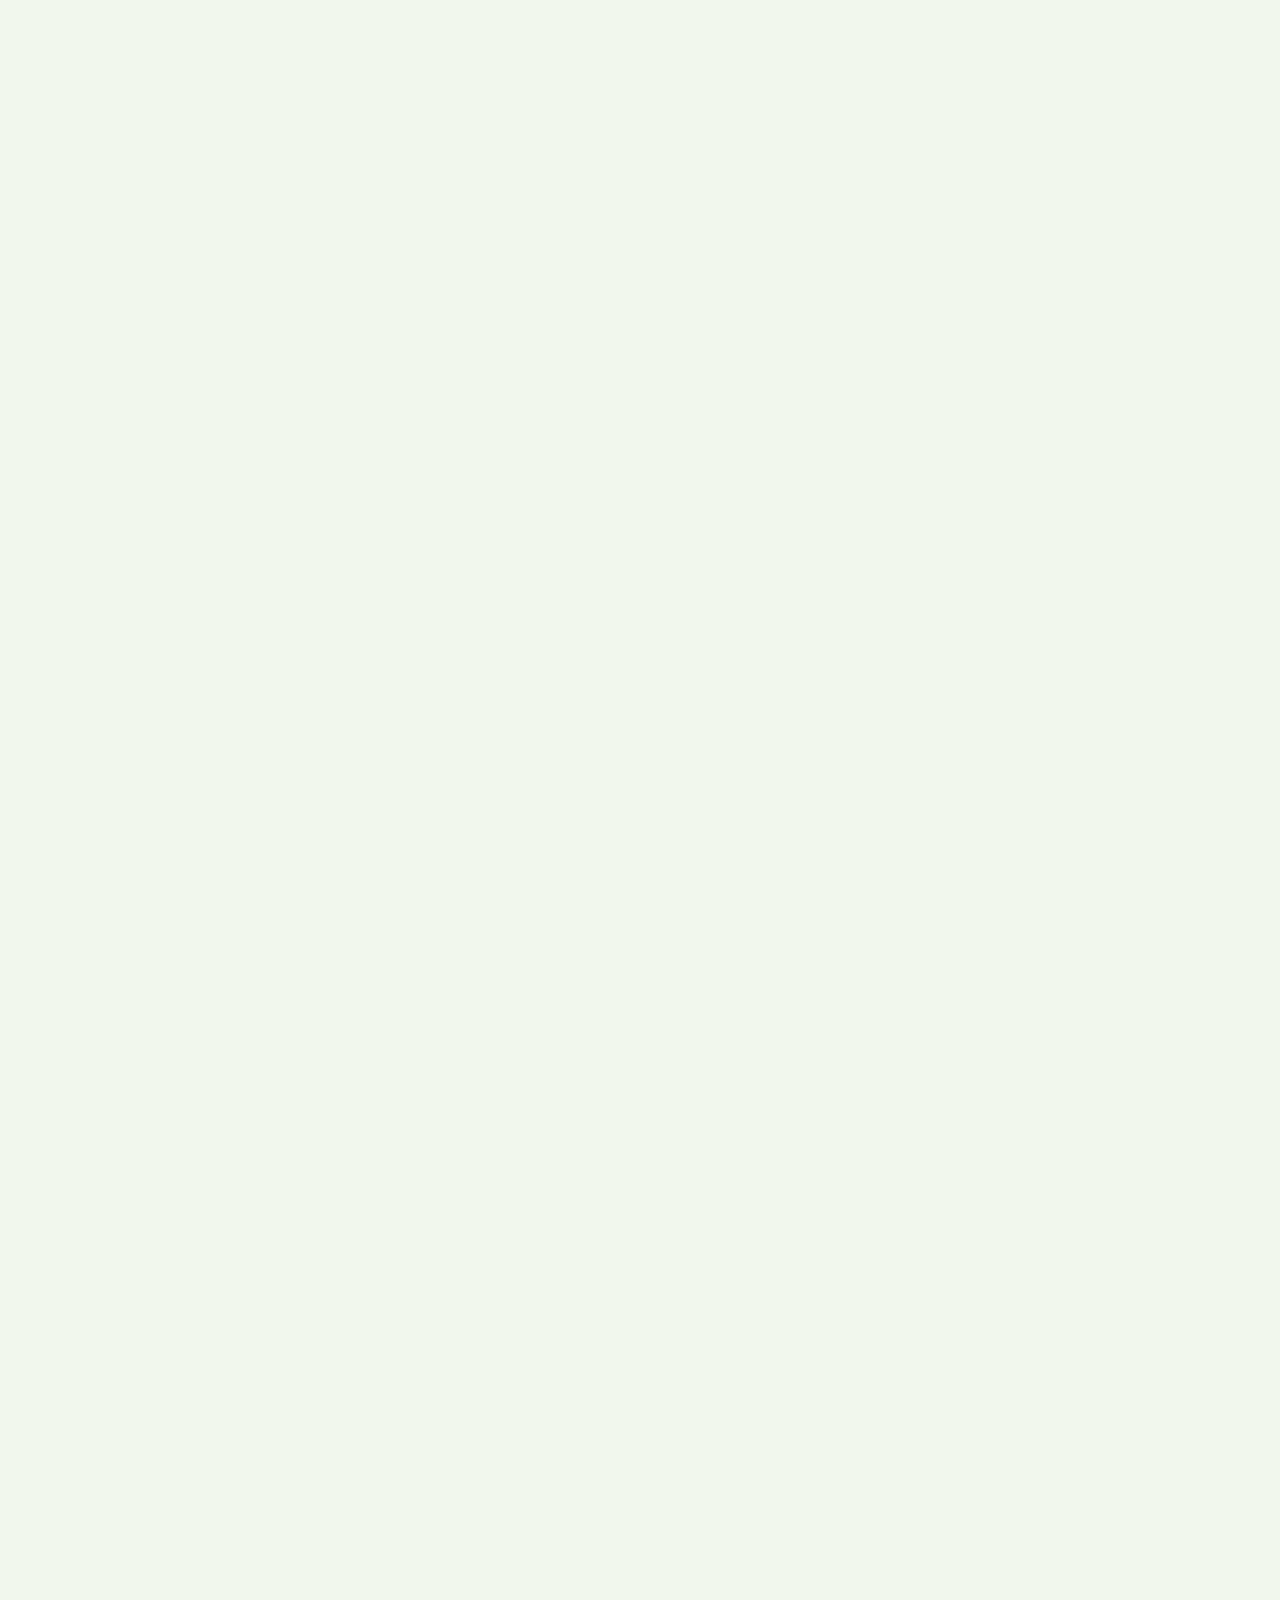
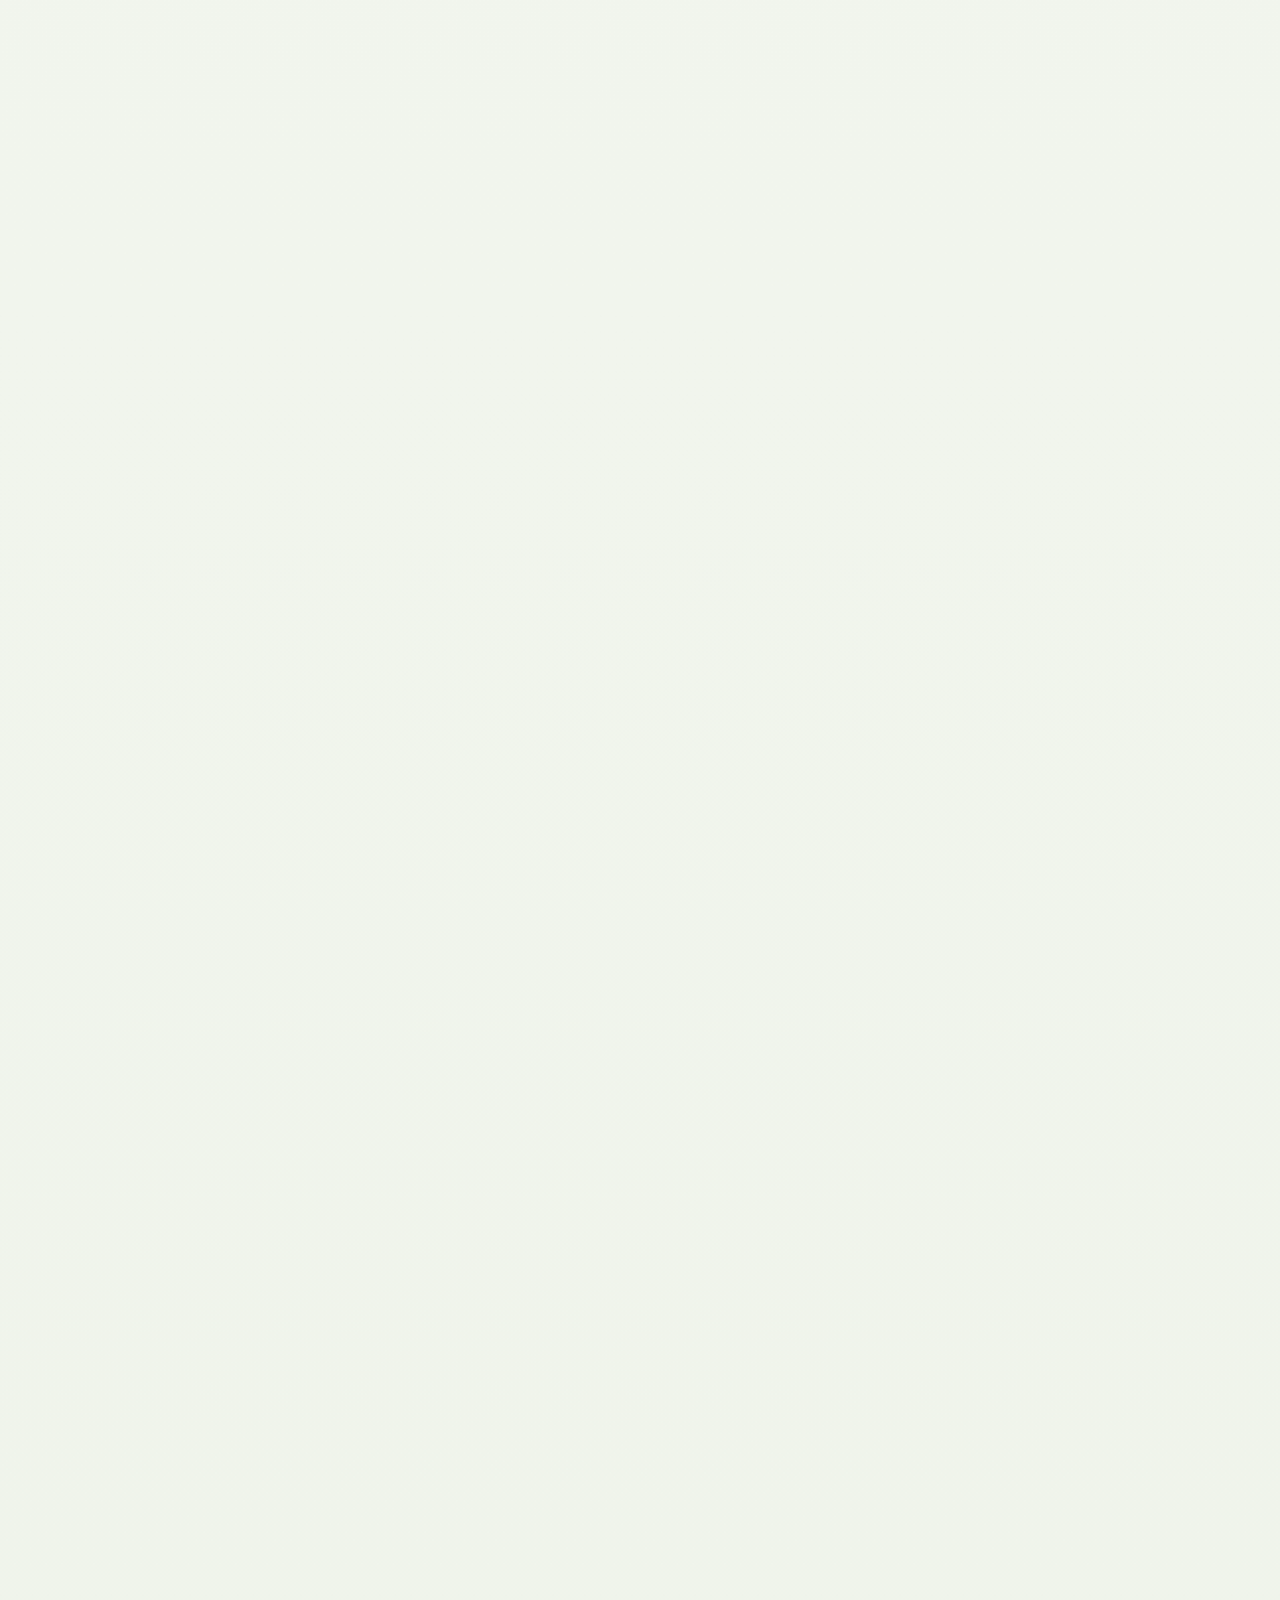
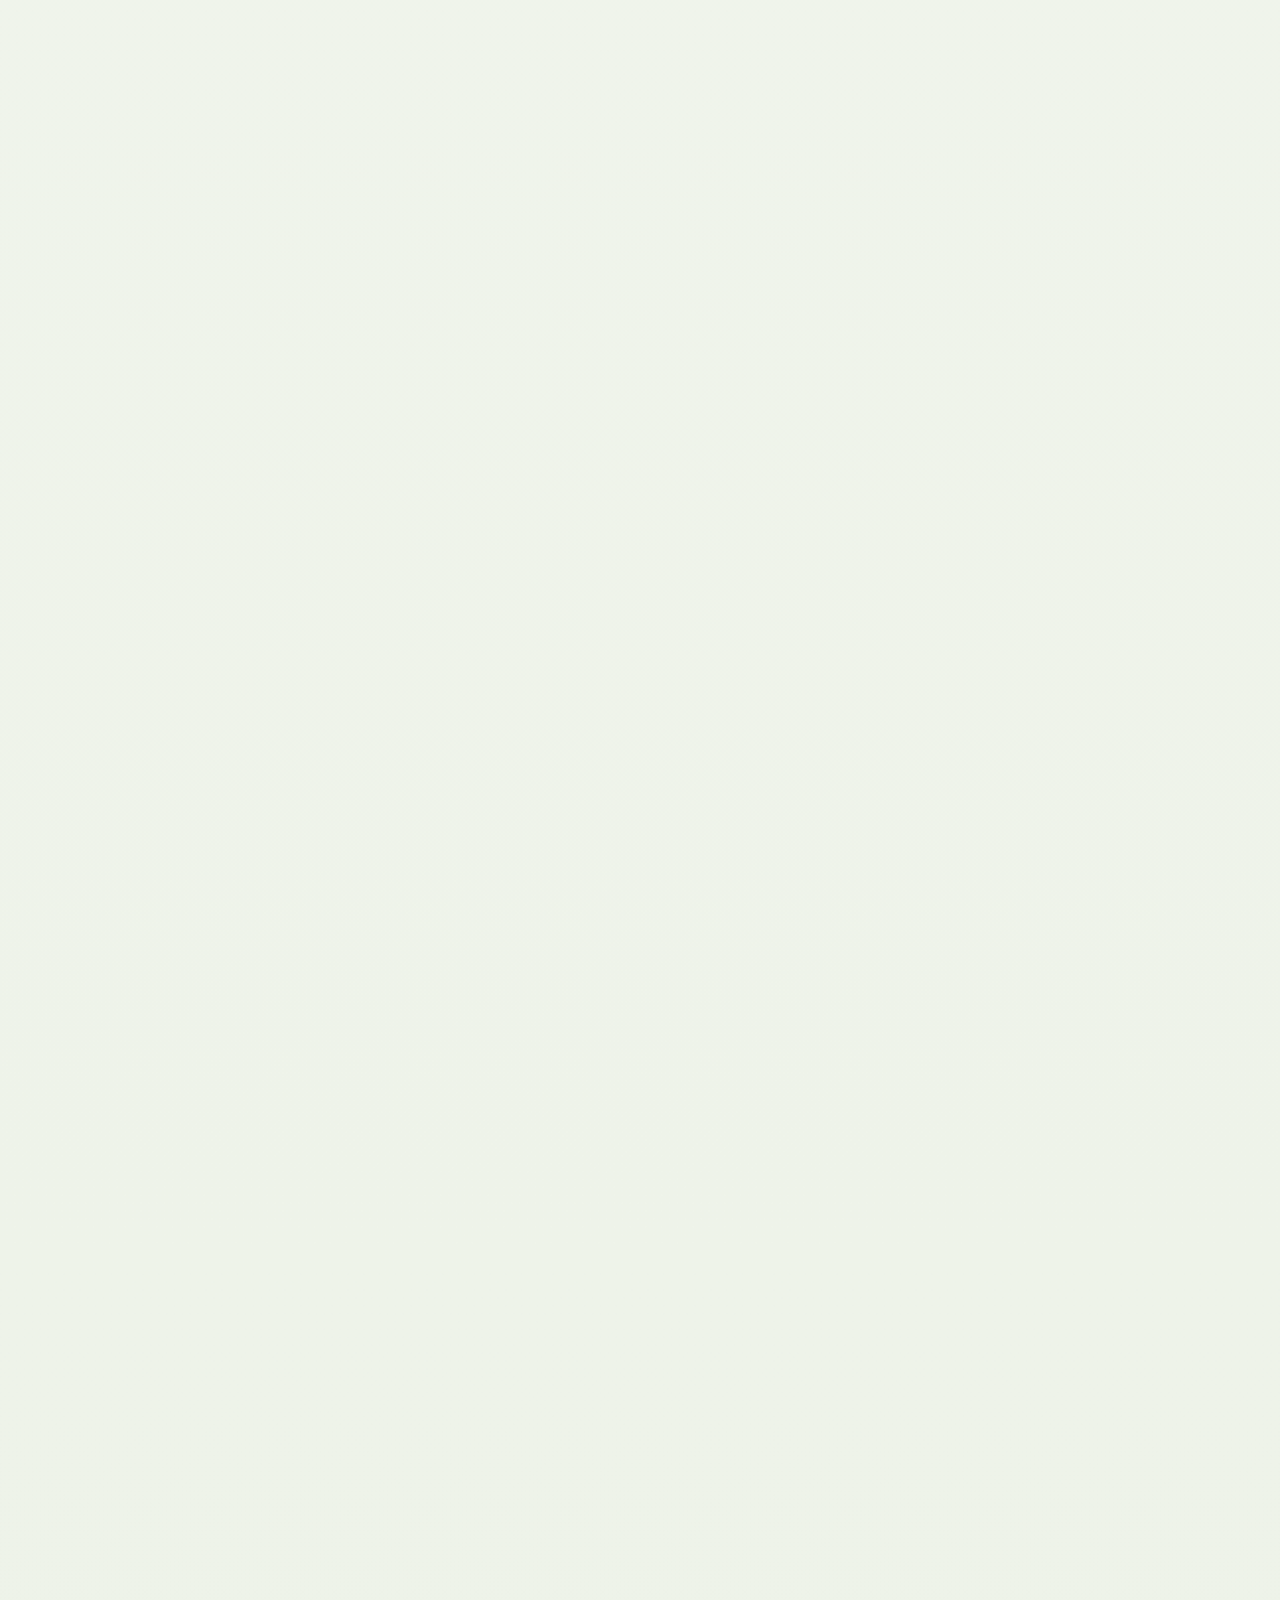
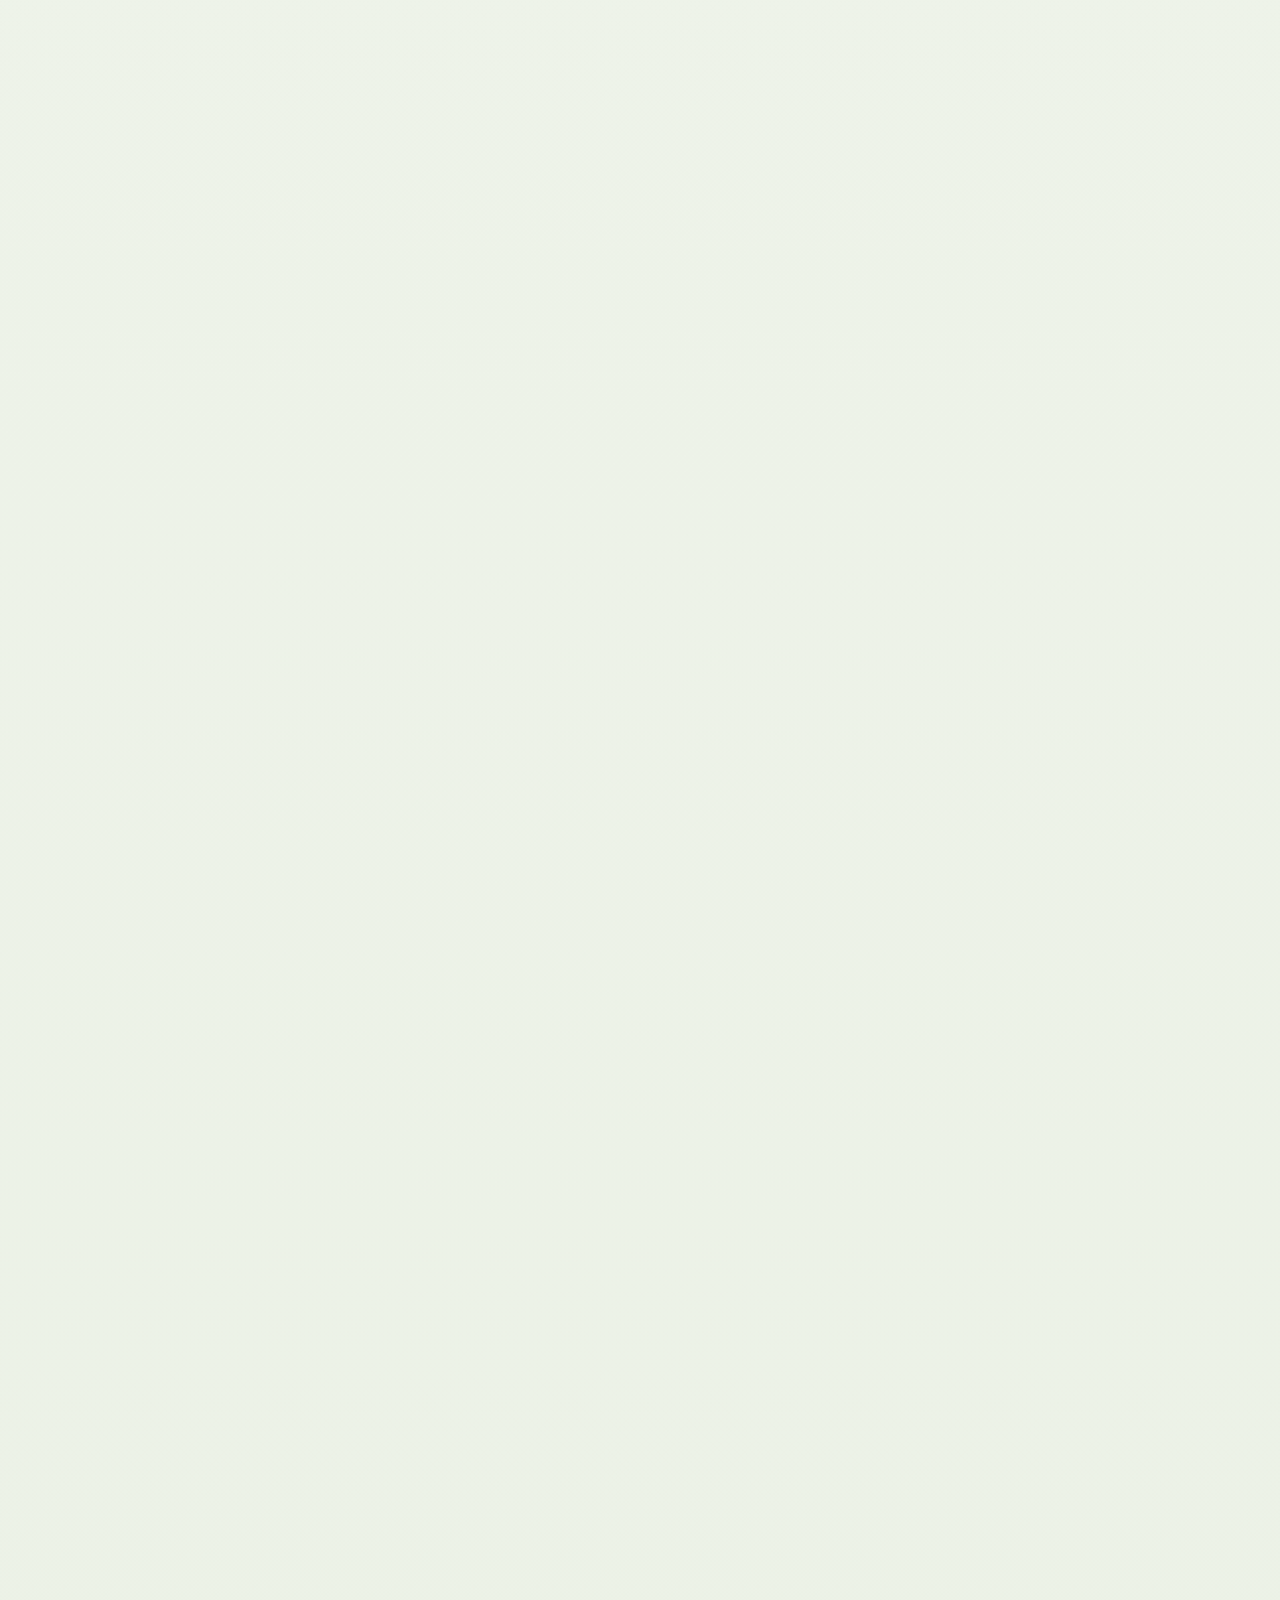
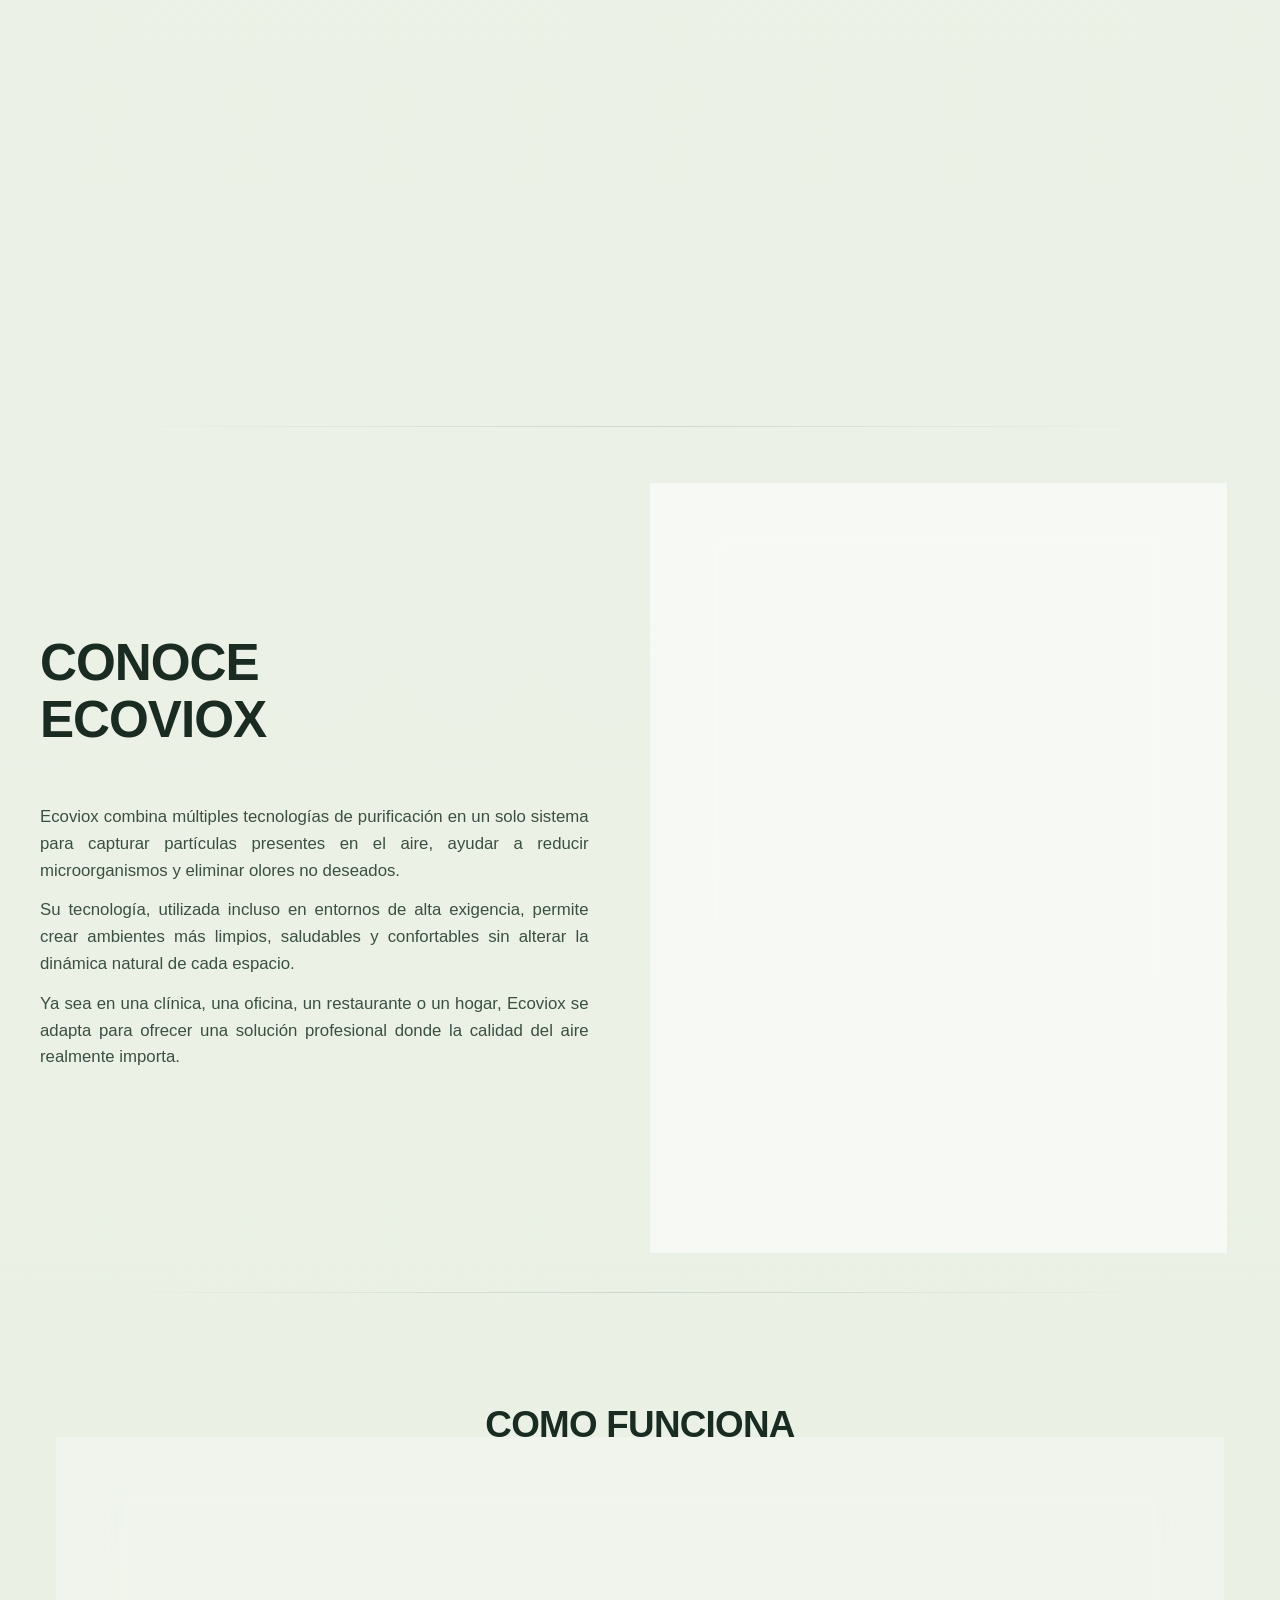
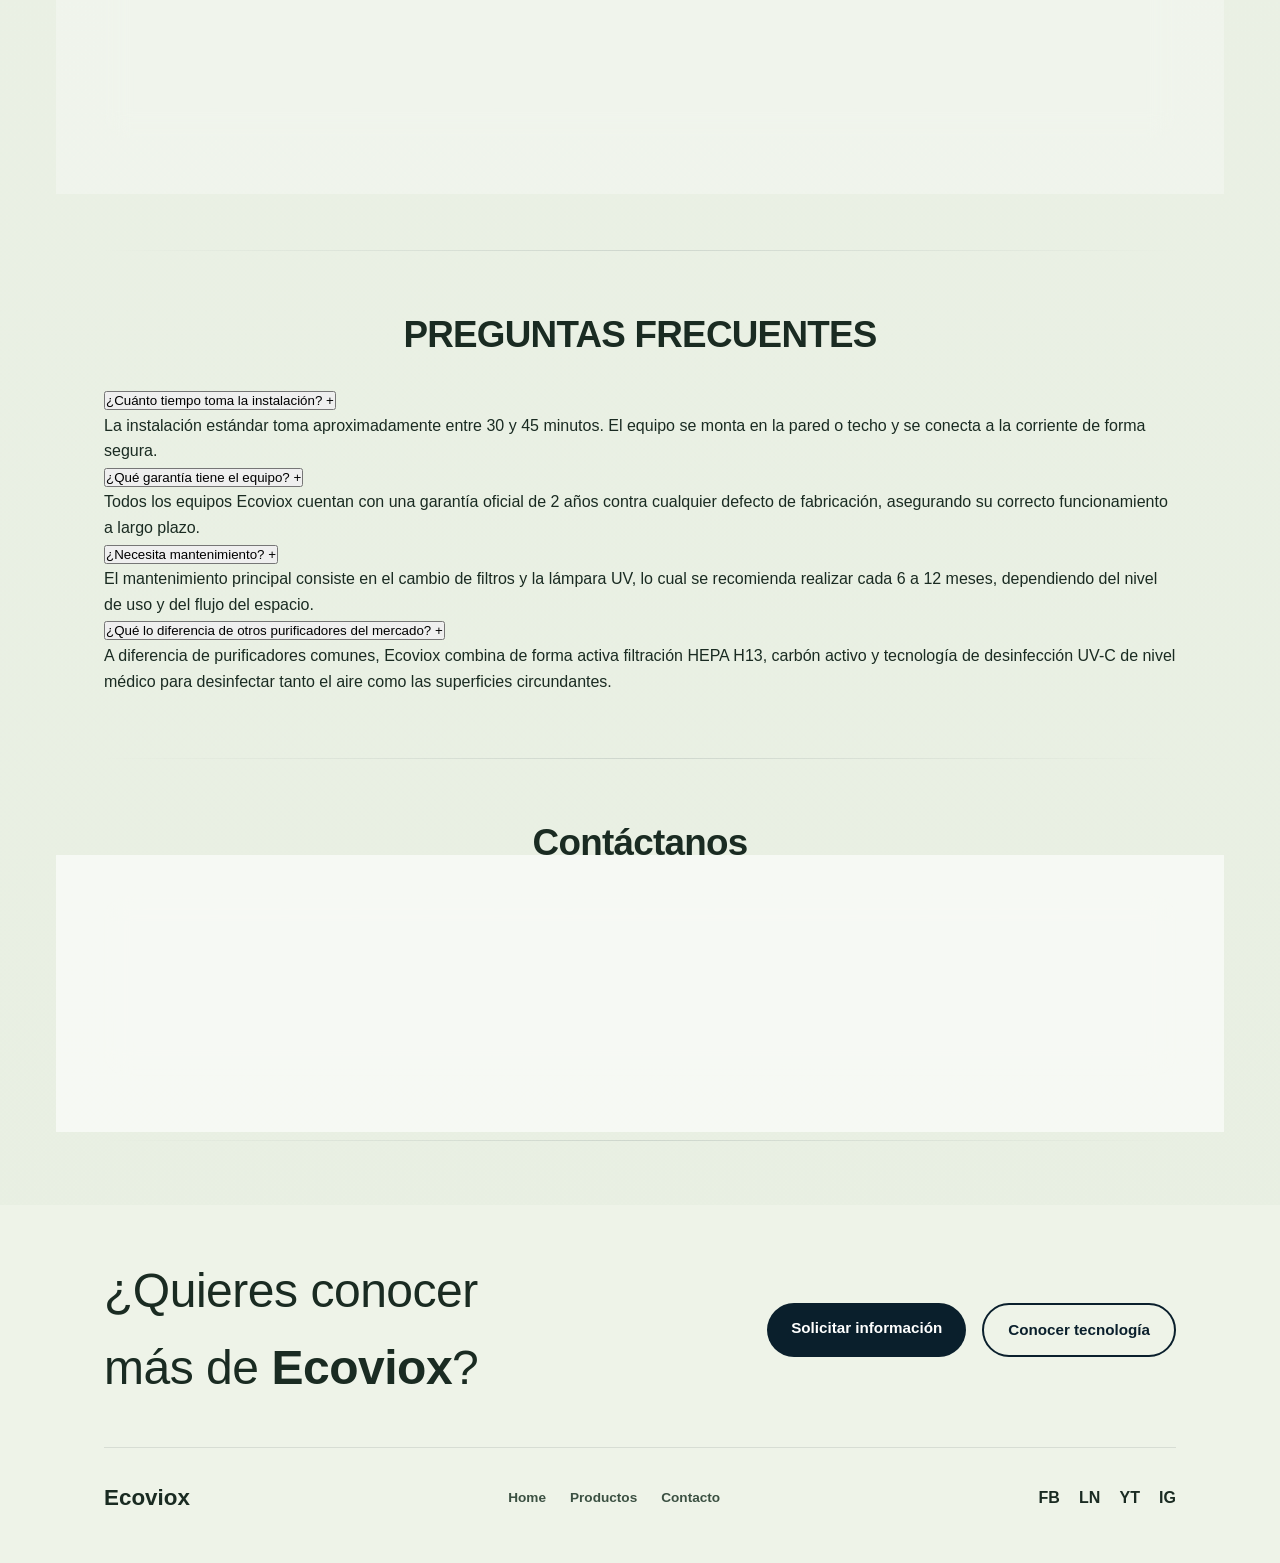
==== commit 7250dbe9: "Fix carousel description replacement bug by selecting card-desc class" ====
--- a/index.html
+++ b/index.html
@@ -174,8 +174,8 @@
             </div>
             <div class="card-content">
               <h3>Evo 600</h3>
-              <p class="card-price">Precio: $590.000 CLP</p>
-              <p>Diseñado para operar de forma continua y silenciosa en clínicas, oficinas y hogares, sin interrumpir la actividad del espacio.</p>
+              <p class="card-price">Precio: $650.000 CLP</p>
+              <p class="card-desc">Diseñado para operar de forma continua y silenciosa en clínicas, oficinas y hogares, sin interrumpir la actividad del espacio.</p>
               <div class="card-actions">
                 <a href="#" class="btn btn-primary">Conocer más</a>
                 <a href="#" class="btn btn-primary">Cotizar</a>
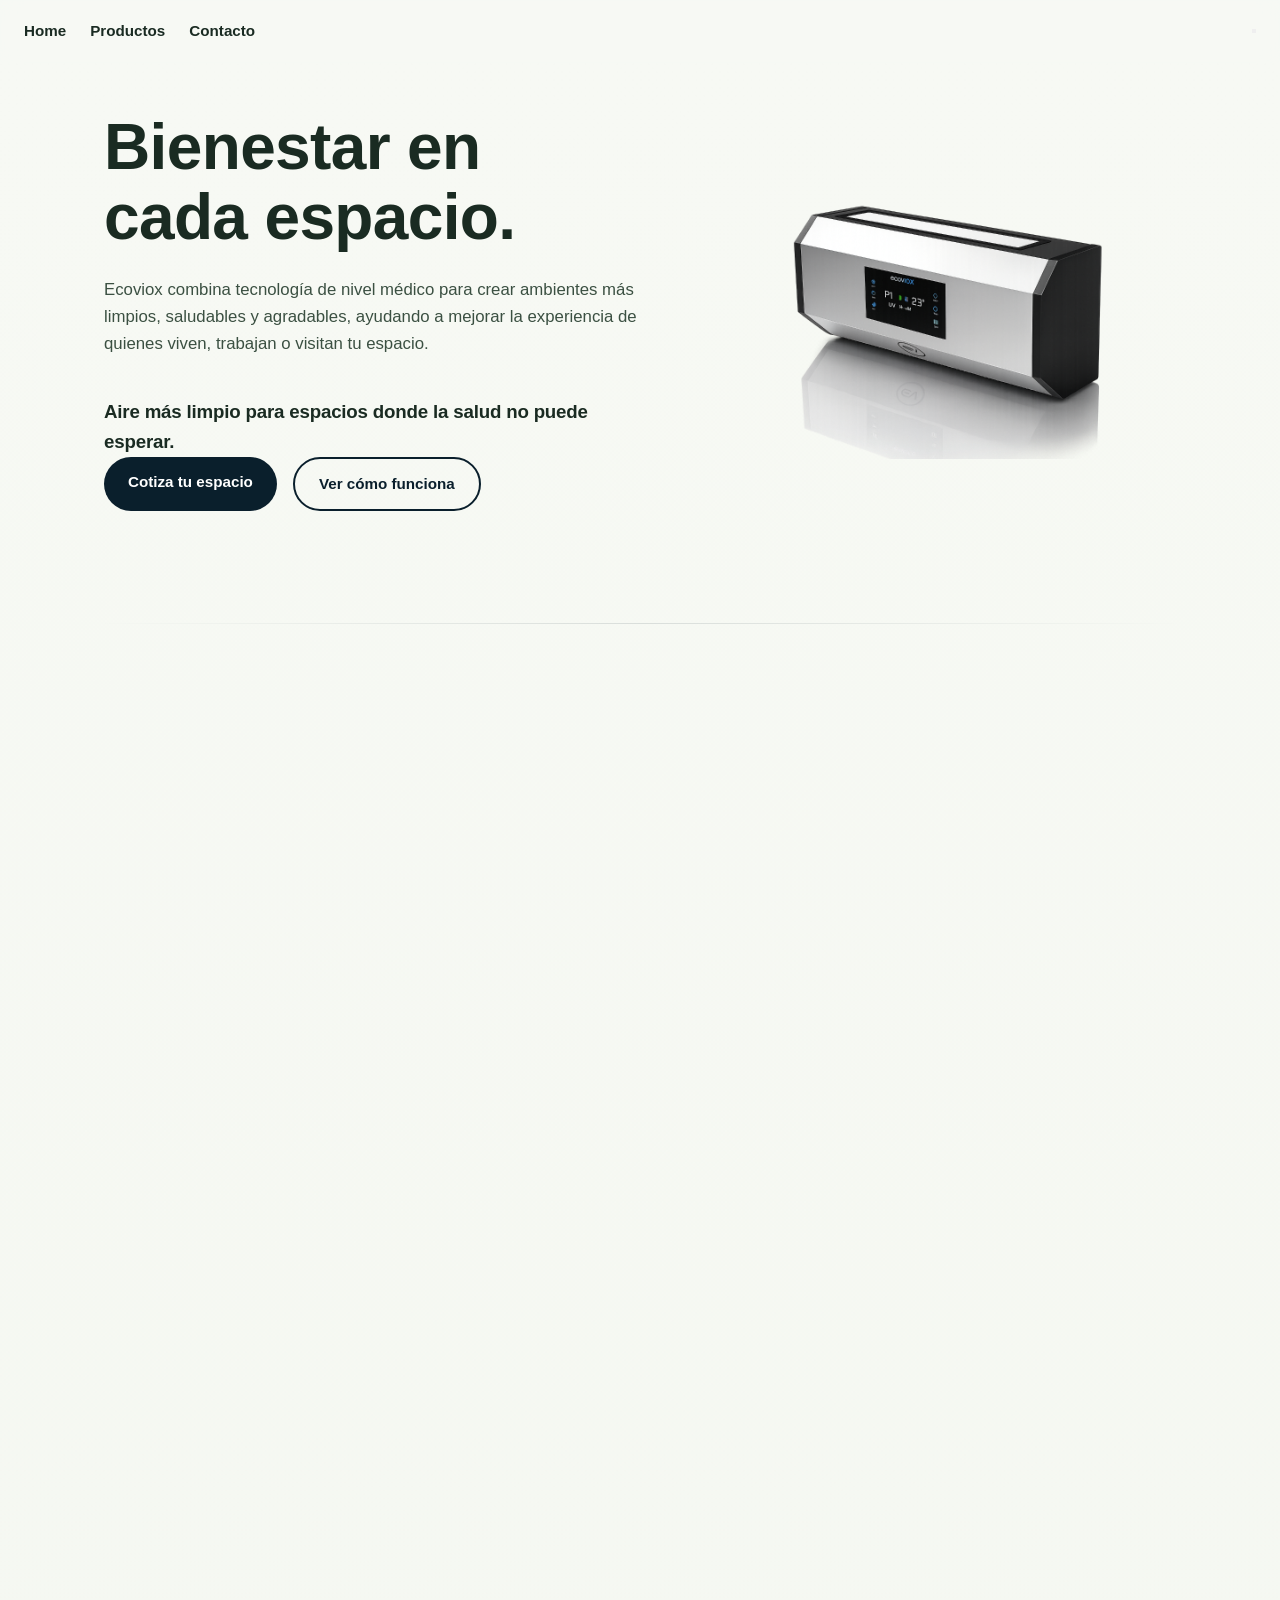
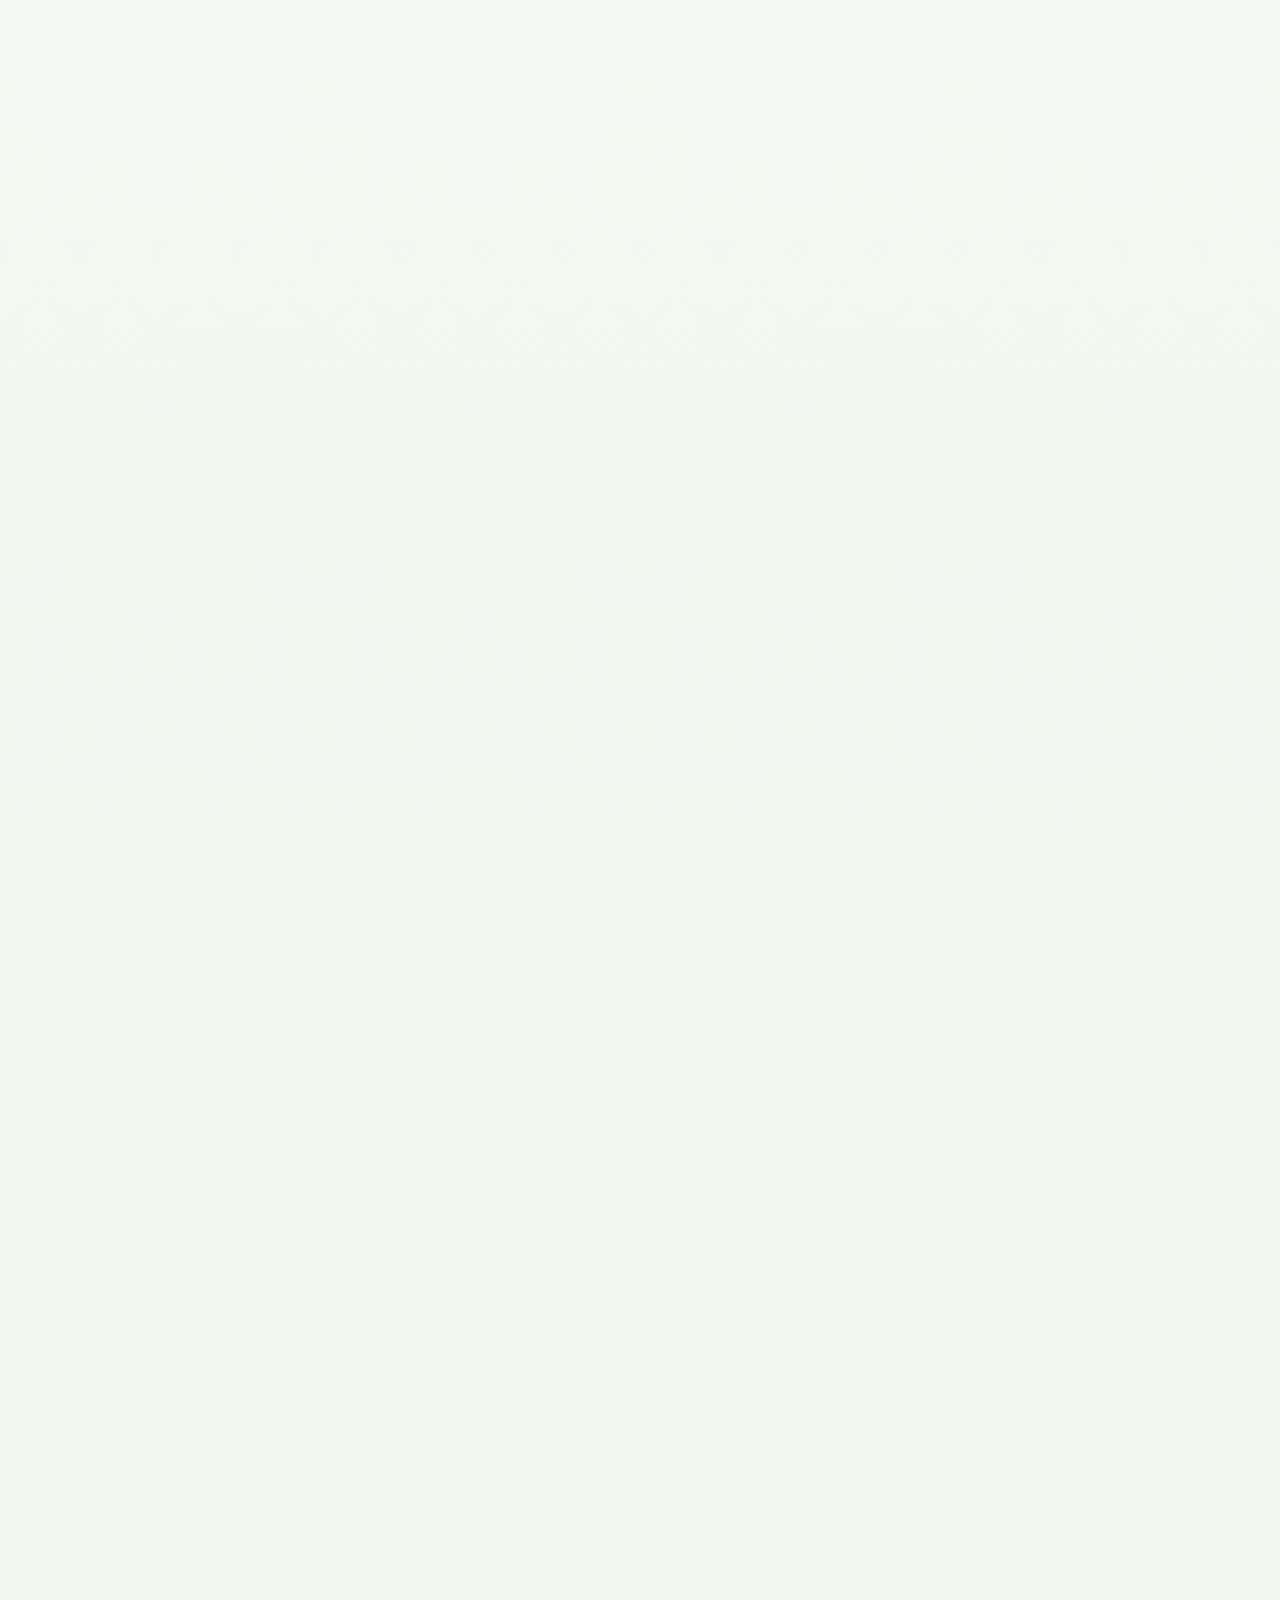
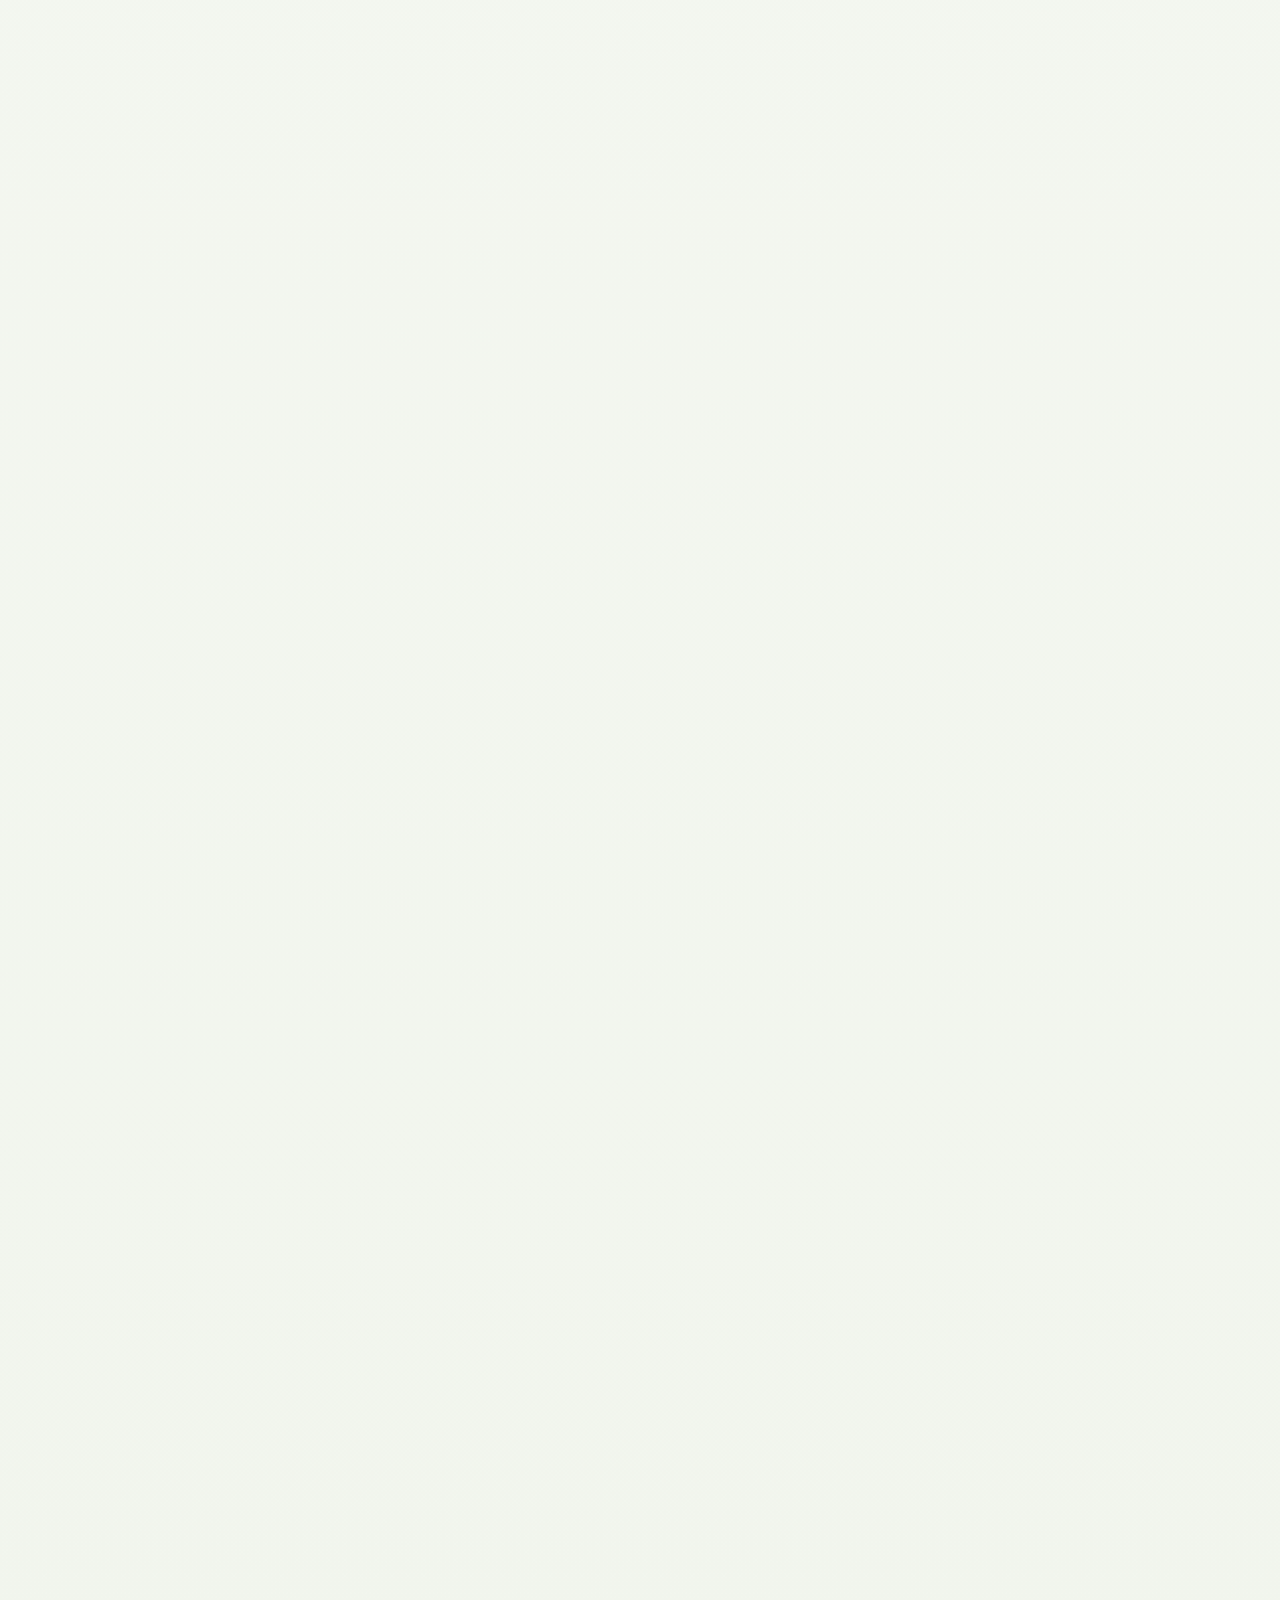
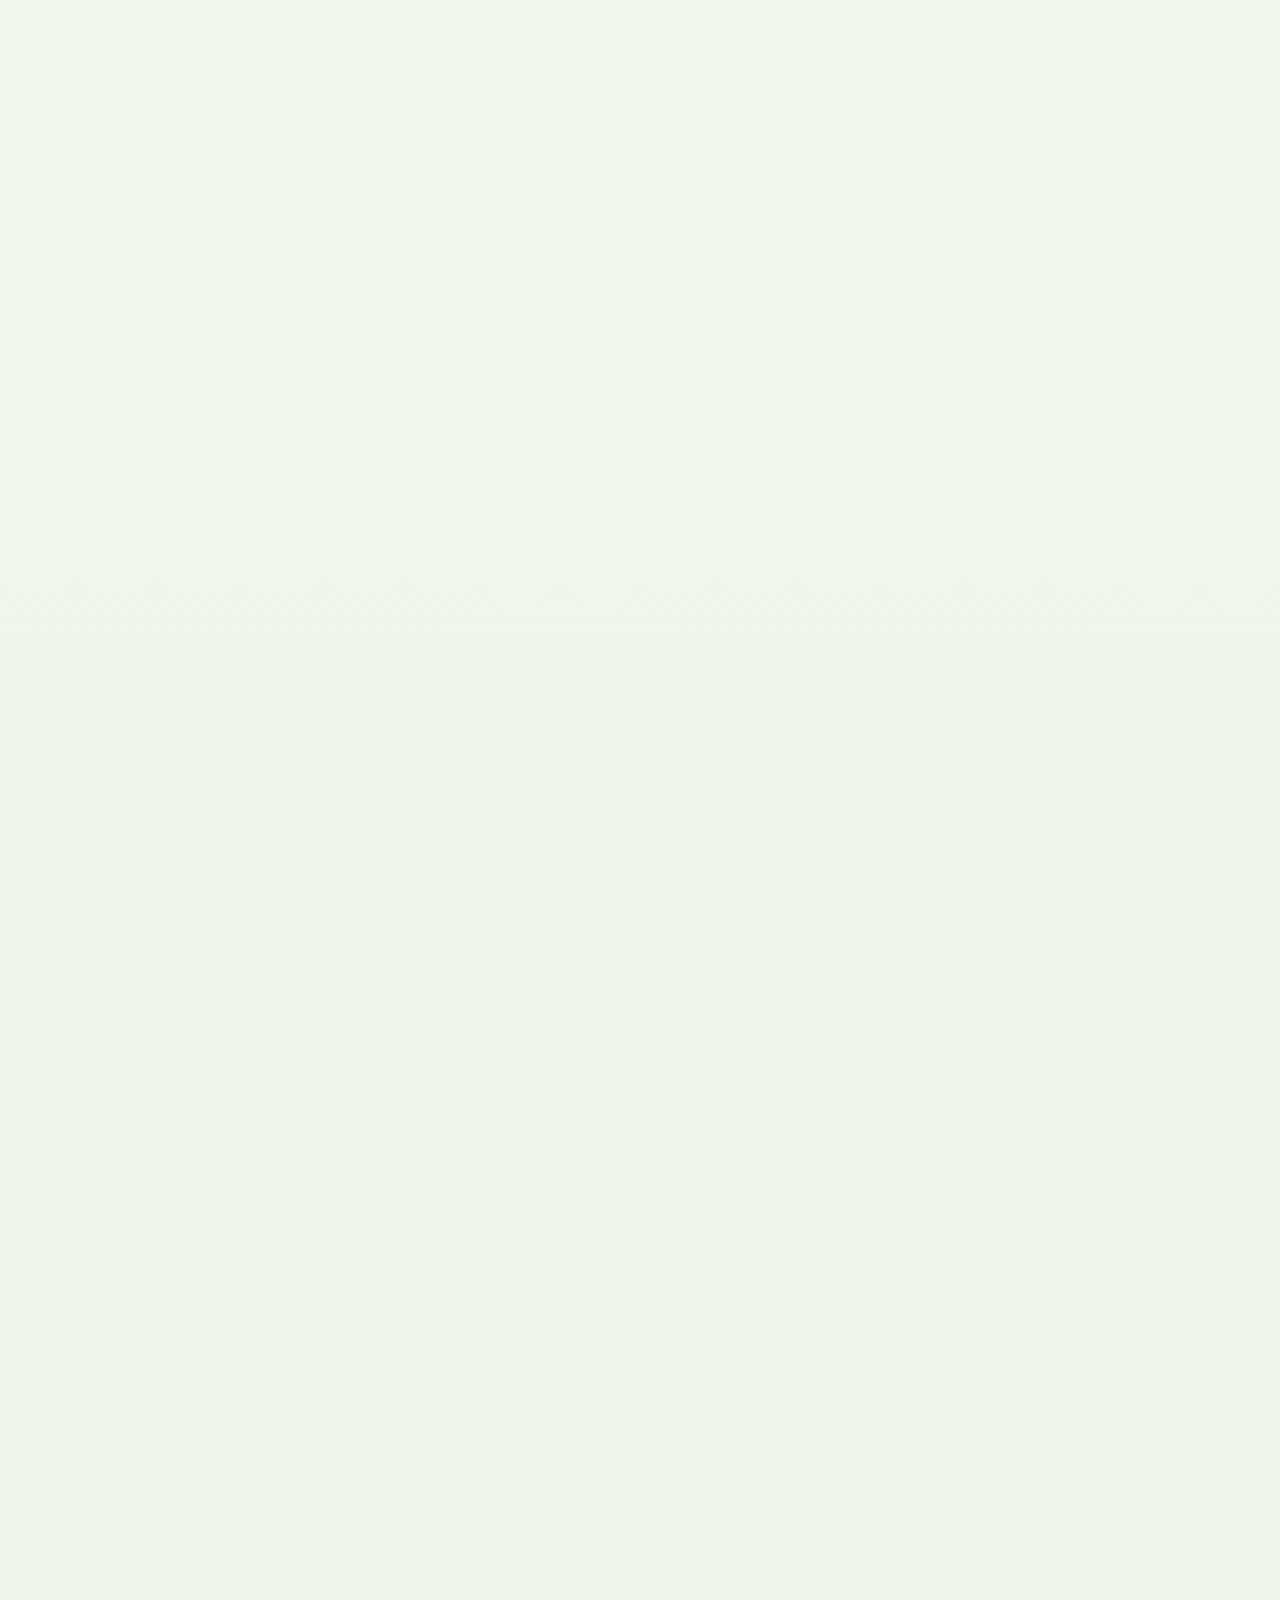
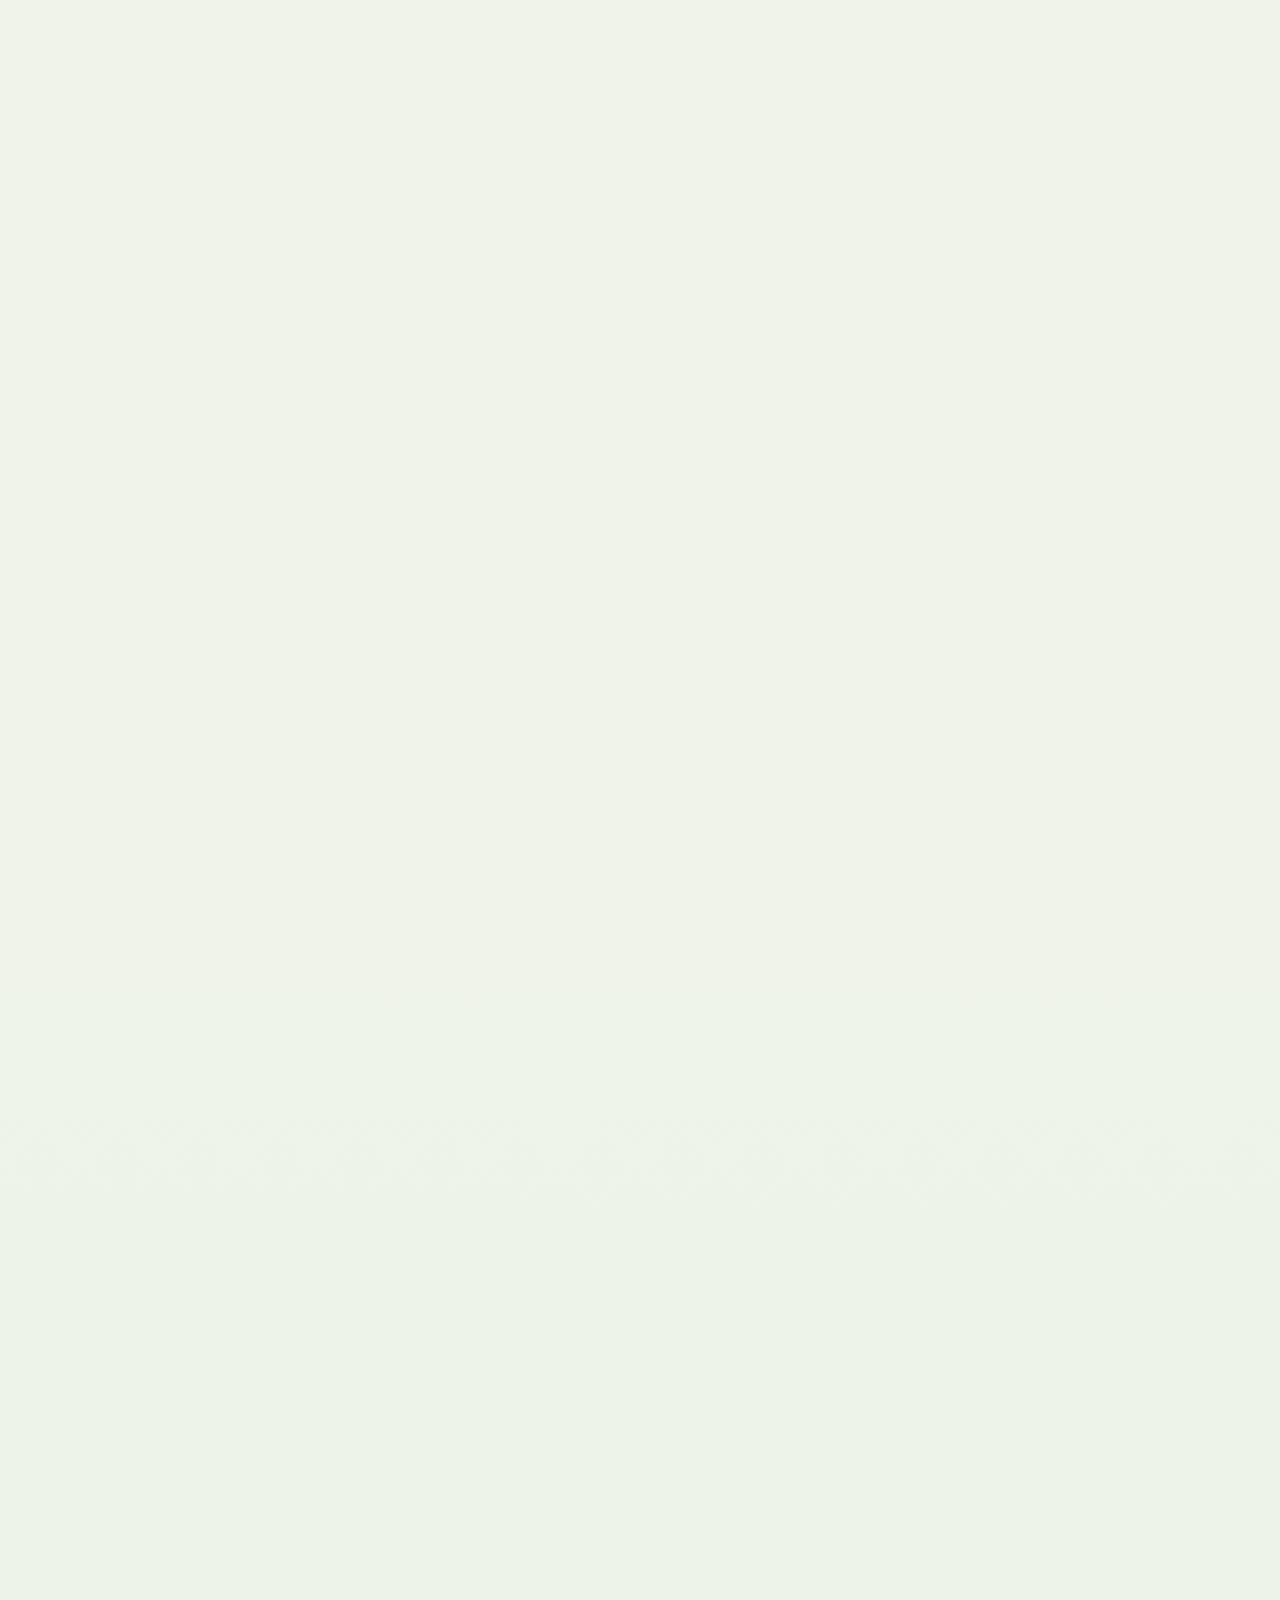
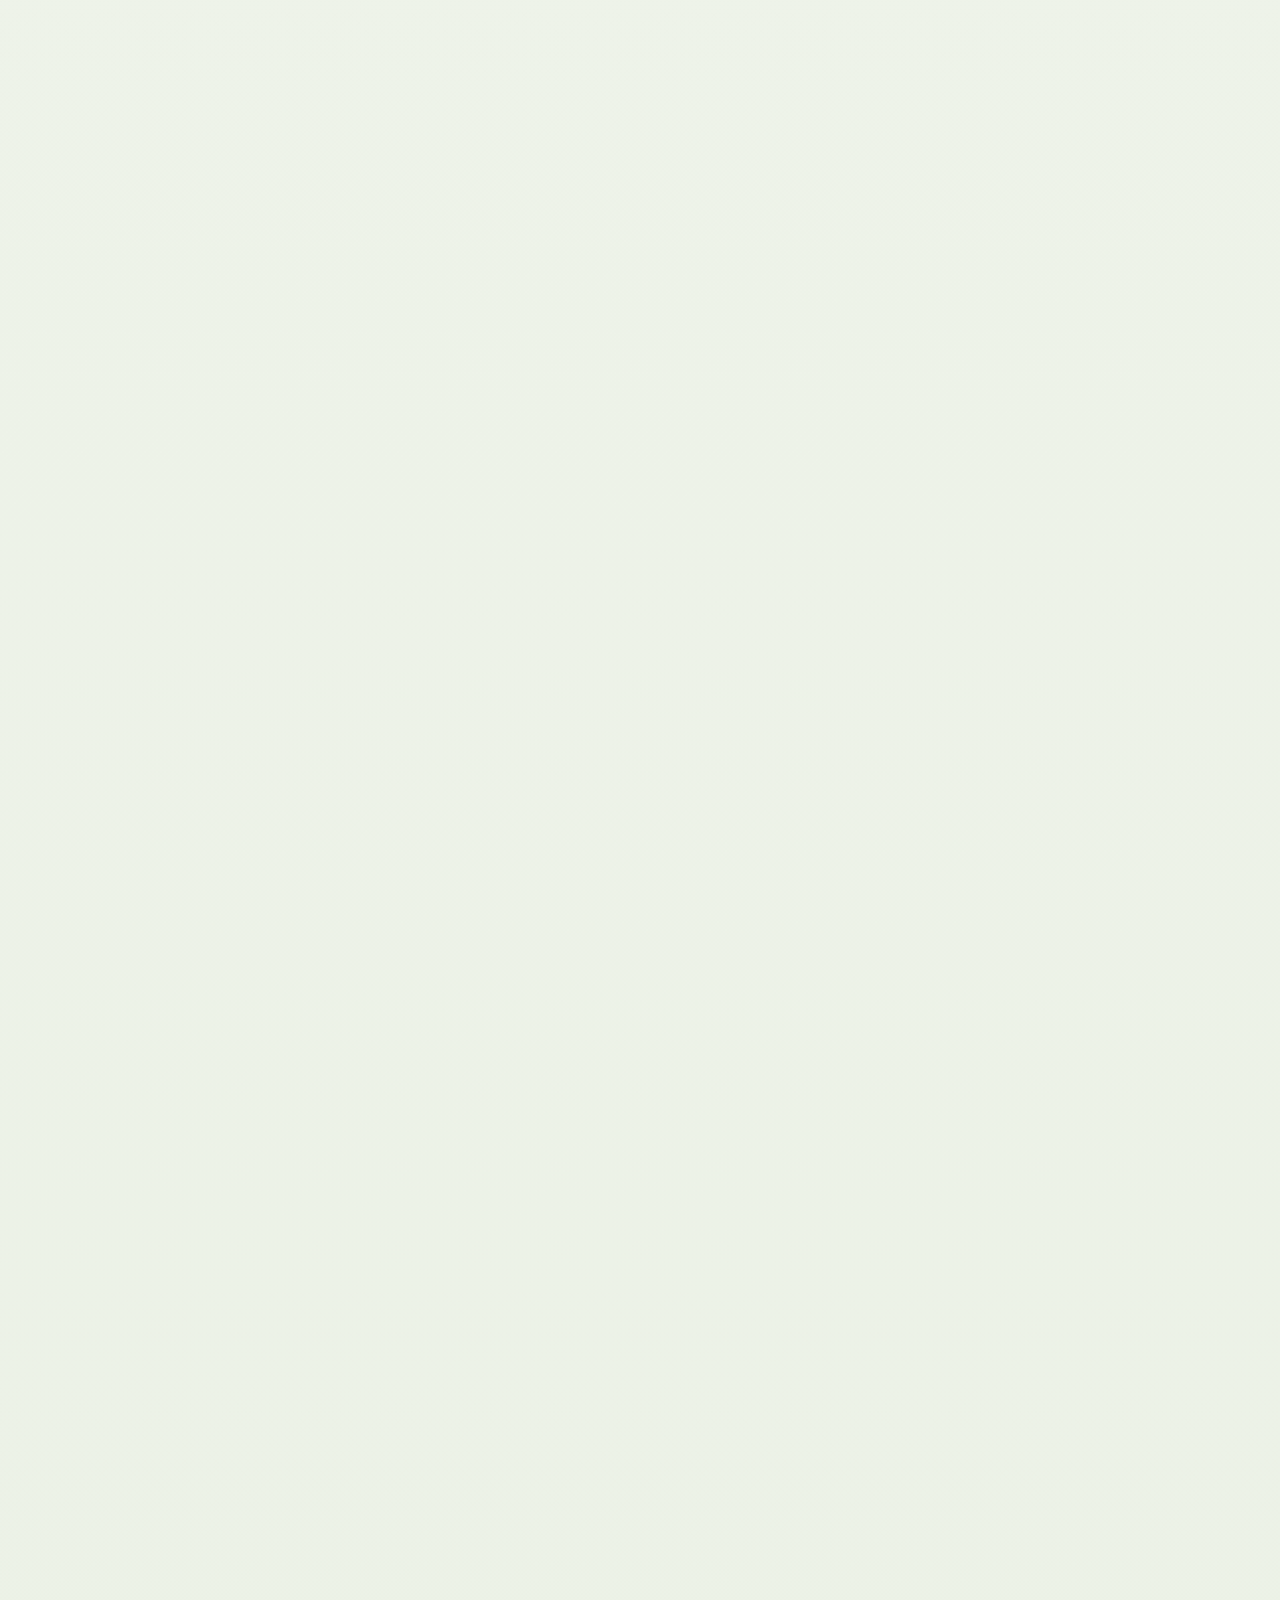
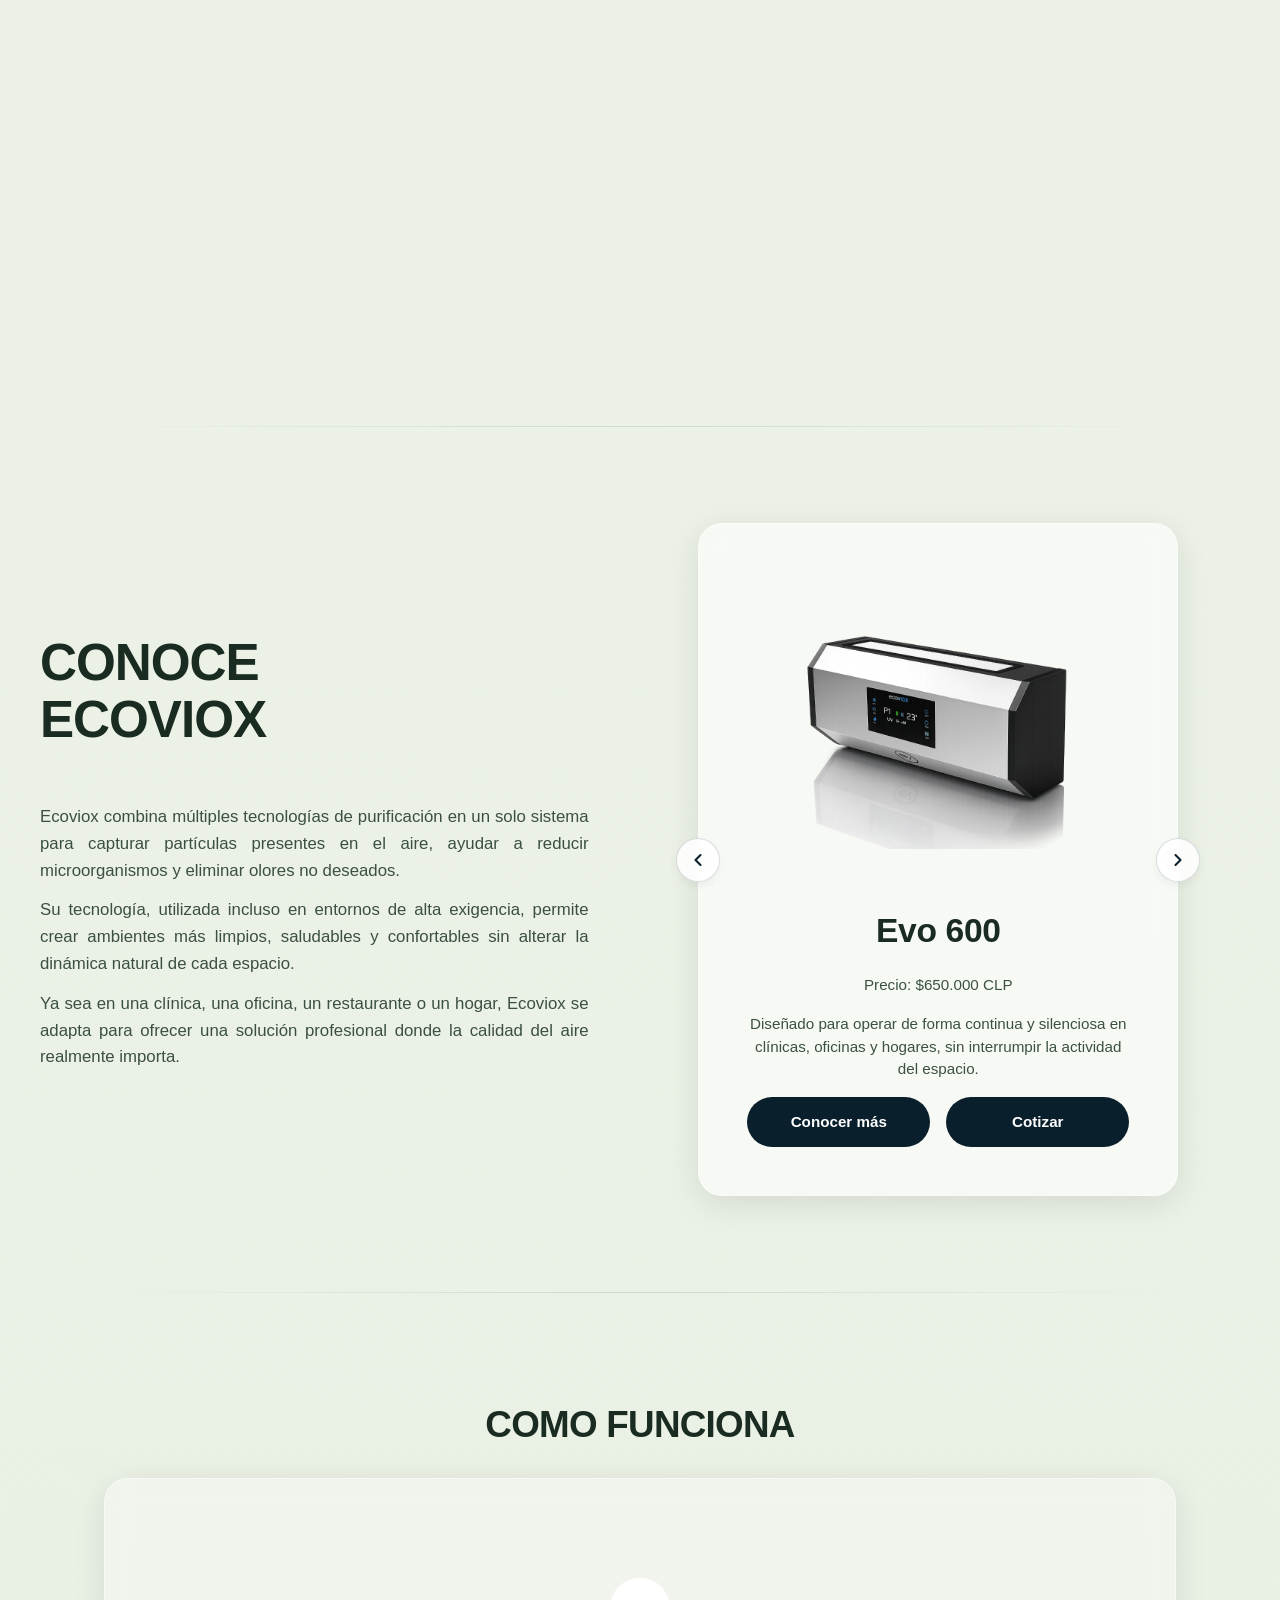
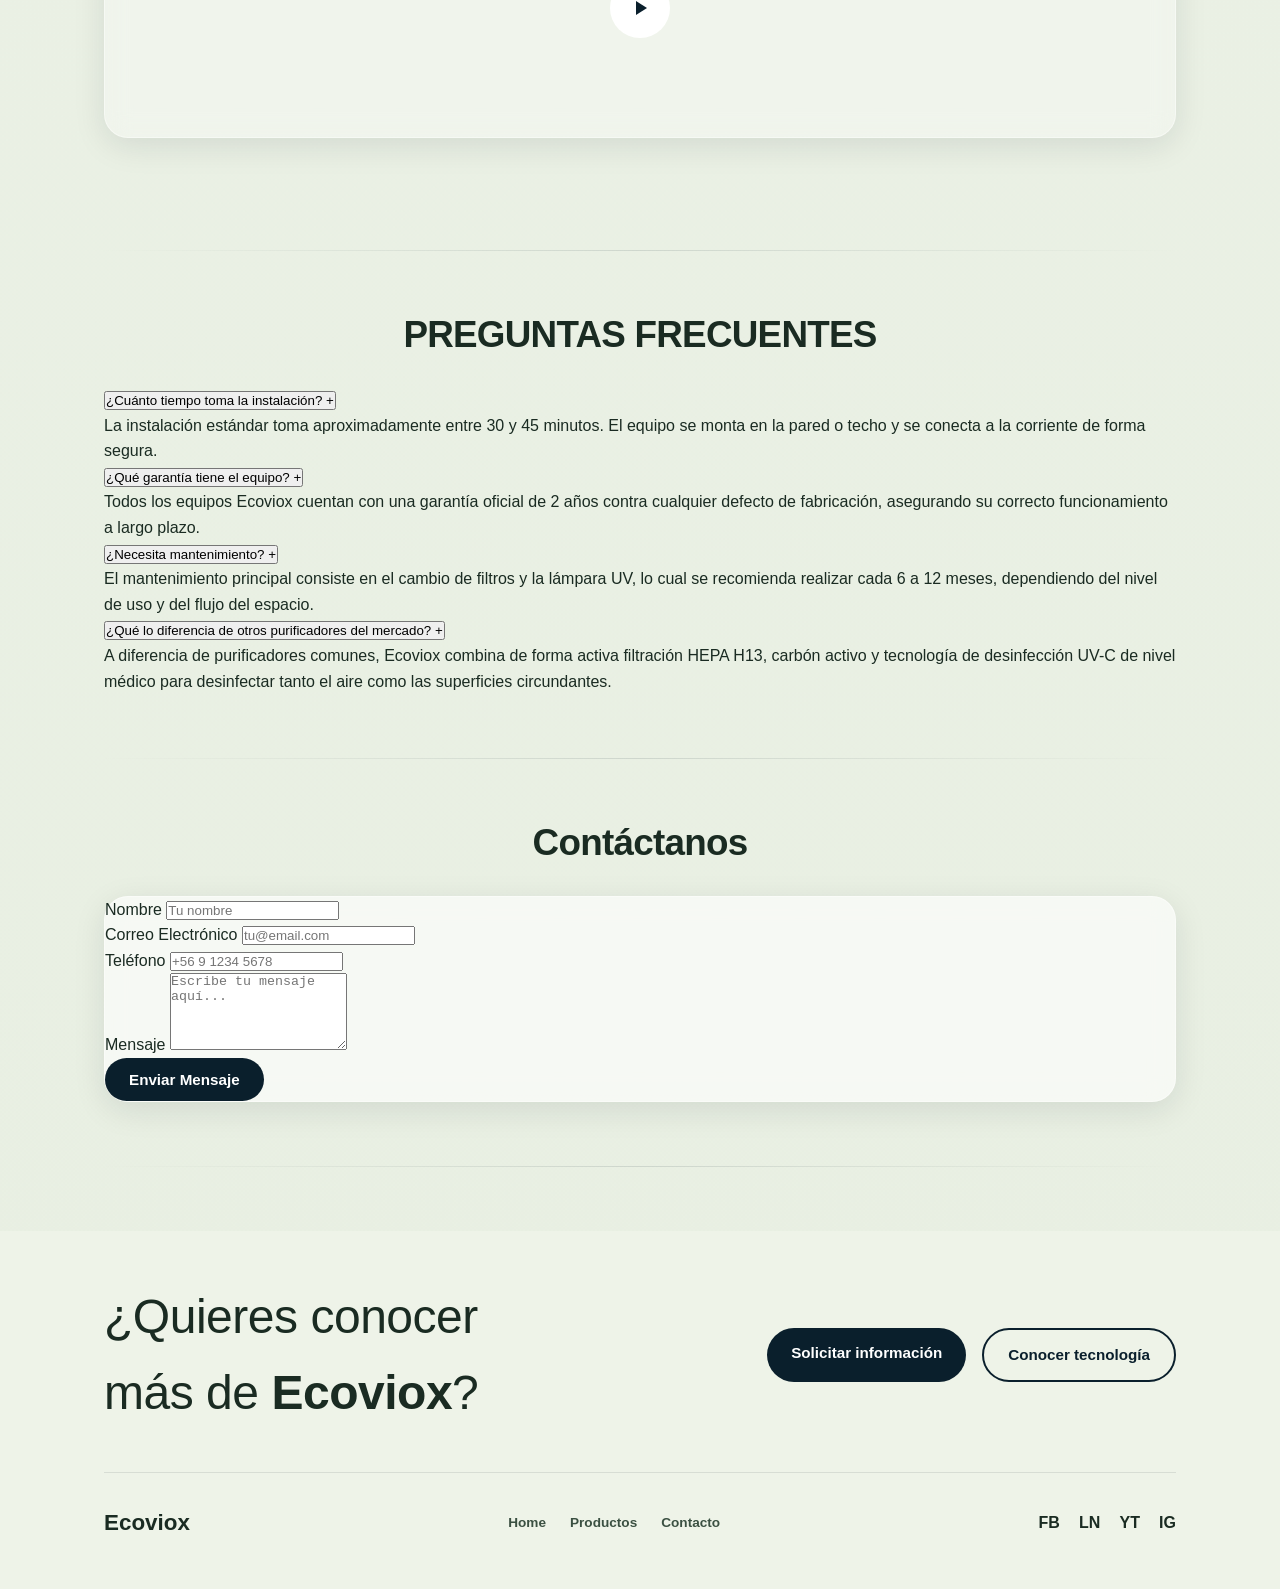
==== commit 15185b78: "Add phone field to contact form and update mapping to match sheet columns" ====
--- a/index.html
+++ b/index.html
@@ -253,6 +253,10 @@
           <input type="email" id="email" name="email" required placeholder="tu@email.com">
         </div>
         <div class="form-group">
+          <label for="phone">Teléfono</label>
+          <input type="tel" id="phone" name="phone" required placeholder="+56 9 1234 5678">
+        </div>
+        <div class="form-group">
           <label for="message">Mensaje</label>
           <textarea id="message" name="message" required placeholder="Escribe tu mensaje aquí..." rows="5"></textarea>
         </div>
